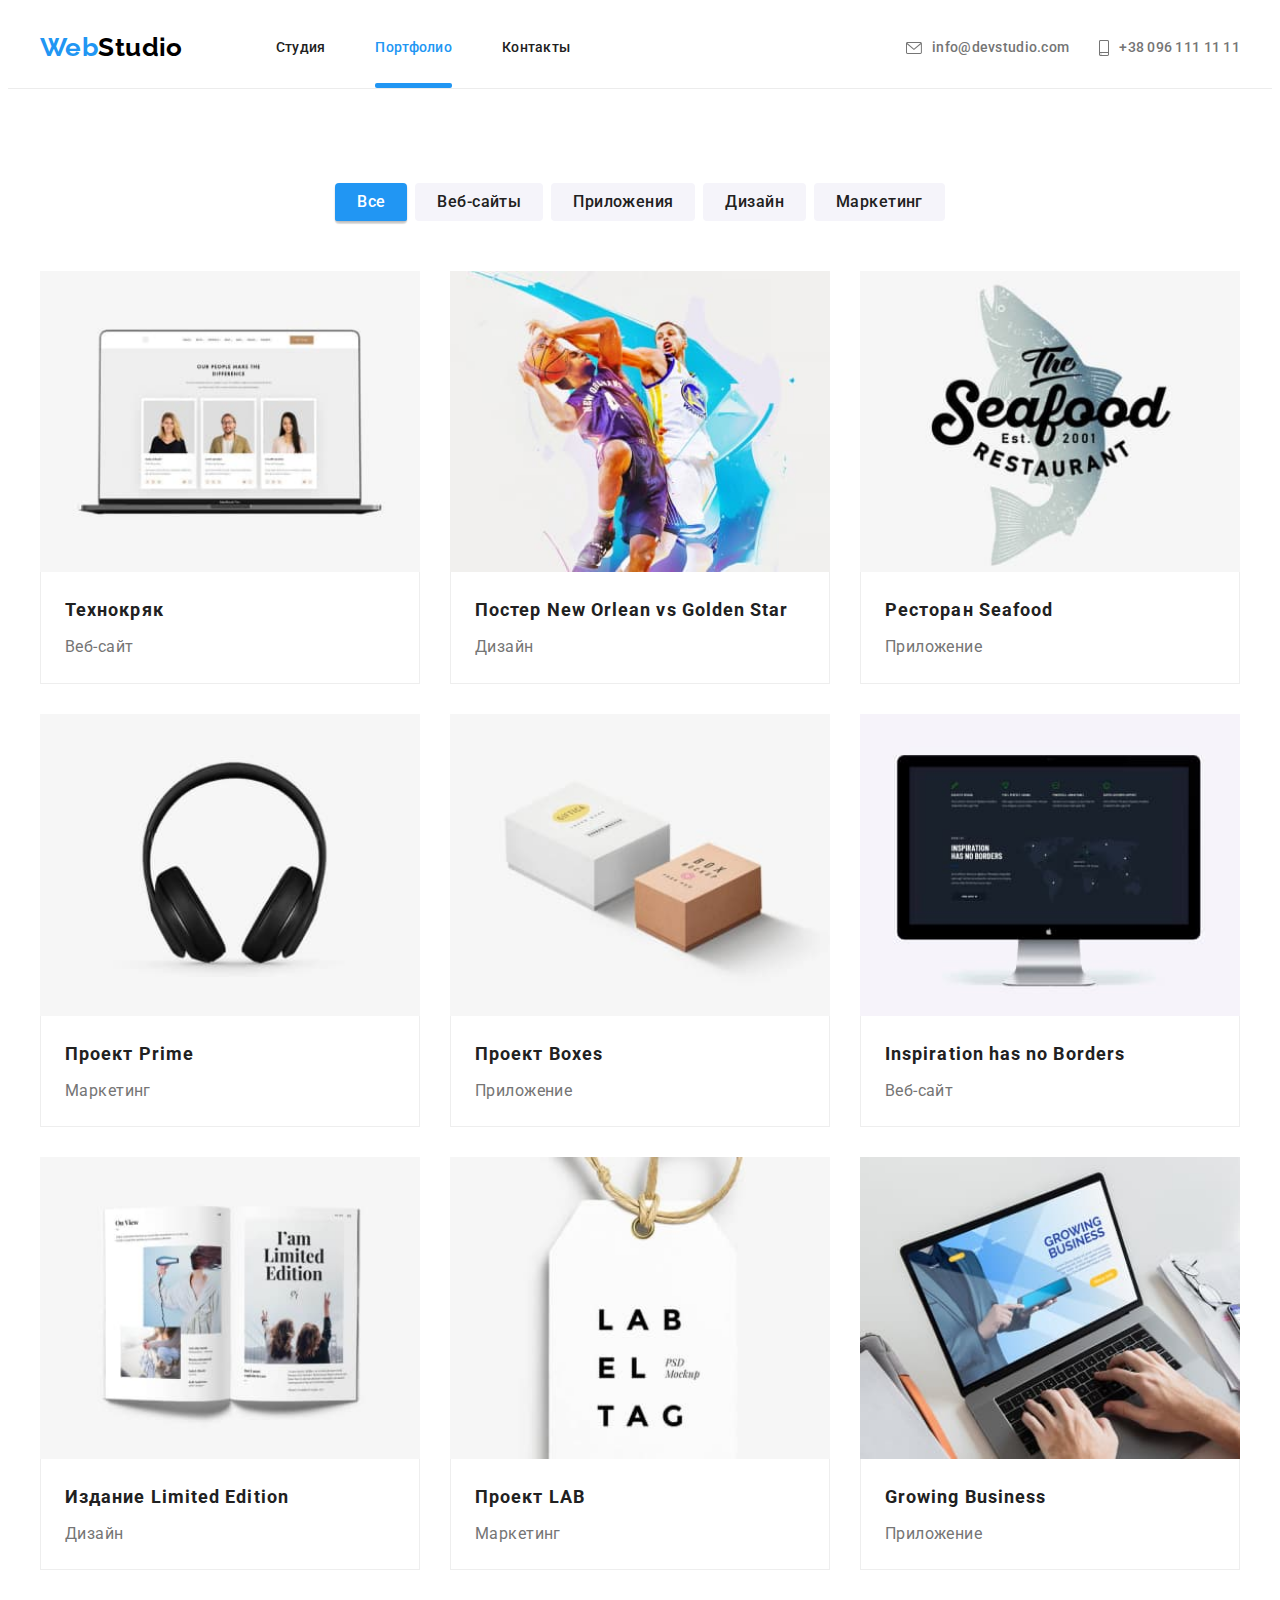
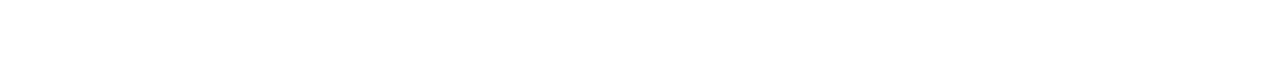
==== portfolio.html @ 22f0d964 "/" ====
<!DOCTYPE html>
<html lang="ru">
  <head>
    <meta charset="UTF-8" />
    <meta http-equiv="X-UA-Compatible" content="IE=edge" />
    <meta name="viewport" content="width=device-width, initial-scale=1.0" />
    <link rel="preconnect" href="https://fonts.googleapis.com" />
    <link rel="preconnect" href="https://fonts.gstatic.com" crossorigin />
    <link
      href="https://fonts.googleapis.com/css2?family=Raleway:wght@700&family=Roboto:wght@400;500;700;900&display=swap"
      rel="stylesheet"
    />
    <title>WebStudio</title>
    <link
      rel="stylesheet"
      href="https://cdnjs.cloudflare.com/ajax/libs/modern-normalize/1.1.0/modern-normalize.min.css"
      integrity="sha512-wpPYUAdjBVSE4KJnH1VR1HeZfpl1ub8YT/NKx4PuQ5NmX2tKuGu6U/JRp5y+Y8XG2tV+wKQpNHVUX03MfMFn9Q=="
      crossorigin="anonymous"
      referrerpolicy="no-referrer"
    />
    <link rel="stylesheet" href="./css/main.min.css" />
  </head>

  <body>
    <!-- header-->
    <header class="header header__border">
      <div class="container header__container">
        <a href="./index.html" class="logo link">Web<span class="logo__header">Studio</span></a>
        <nav class="site-nav">
          <ul class="site-list list">
            <li class="site-list__item">
              <a href="./index.html" class="site-list__link link">Студия</a>
            </li>
            <li class="site-list__item">
              <a href="./portfolio.html" class="site-list__link link current">Портфолио</a>
            </li>
            <li class="site-list__item">
              <a href="" class="site-list__link link">Контакты</a>
            </li>
          </ul>
        </nav>
        <ul class="contact-list list">
          <li class="site-list__item">
            <a href="mailto:info@devstudio.com" class="contact-list__link link">
              <svg class="contact-list__icon" width="16" height="12">
                <use href="./images/sprite-nav.svg#icon-mail"></use>
              </svg>
              info@devstudio.com
            </a>
          </li>
          <li class="site-list__item">
            <a href="tel:+380961111111" class="contact-list__link link">
              <svg class="contact-list__icon" width="10" height="16">
                <use href="./images/sprite-nav.svg#icon-tell"></use>
              </svg>
              +38 096 111 11 11
            </a>
          </li>
        </ul>
        <div class="btn-menu">
          <button type="button" class="menu-open-btn" data-menu-open>
            <svg class="menu-open__icon" width="24px" height="16px">
              <use href="./images/menu-open.svg#menu-open"></use>
            </svg>
          </button>
        </div>
      </div>
      <div class="mob-menu is-hidden-menu" data-menu>
        <div class="container">
          <button type="button" class="menu-close-btn" data-menu-close>
            <svg class="menu-close__icon" width="18.67px" height="18.67px">
              <use href="./images/menu-close.svg#menu-close"></use>
            </svg>
          </button>
          <div class="mob-menu-top">
            <ul class="mob-menu__list list">
              <li class="mob-menu__item">
                <a href="" class="mob-menu__link link sitting">Студия</a>
              </li>
              <li class="mob-menu__item">
                <a href="./portfolio.html" class="mob-menu__link link">Портфолио</a>
              </li>
              <li class="mob-menu__item">
                <a href="" class="mob-menu__link link">Контакты</a>
              </li>
            </ul>
          </div>
          <div class="mob-contact-bottom">
            <ul class="mob-contact__list list">
              <li class="mob-contact__item">
                <a href="tel:+380961111111" class="mob-tel__link link">+38 096 111 11 11</a>
              </li>
              <li class="mob-contact__item">
                <a href="mailto:info@devstudio.com" class="mob-mail__link link"
                  >info@devstudio.com</a
                >
              </li>
            </ul>
            <ul class="mob-social__list list">
              <li class="mob-social__item">
                <a href="" class="mob-social__link link line">Instagram</a>
              </li>
              <li class="mob-social__item">
                <a href="" class="mob-social__link link line">Twitter</a>
              </li>
              <li class="mob-social__item">
                <a href="" class="mob-social__link link line">Facebook</a>
              </li>
              <li class="mob-social__item">
                <a href="" class="mob-social__link link">LinkedIn</a>
              </li>
            </ul>
          </div>
        </div>
      </div>
    </header>

    <!-- filter -->
    <main>
      <section class="section">
        <div class="container">
          <h1 class="visually-hidden">Важный заголовок, которого нет</h1>
          <ul class="filter-list list">
            <li class="filter__item">
              <button type="button" class="filter__btn current">Все</button>
            </li>
            <li class="filter__item">
              <button type="button" class="filter__btn">Веб-сайты</button>
            </li>
            <li class="filter__item">
              <button type="button" class="filter__btn">Приложения</button>
            </li>
            <li class="filter__item">
              <button type="button" class="filter__btn">Дизайн</button>
            </li>
            <li class="filter__item">
              <button type="button" class="filter__btn">Маркетинг</button>
            </li>
          </ul>

          <!-- project -->
          <ul class="card-set list">
            <li class="project__item item">
              <a class="link project__link" href="" target="_blank" rel="noopener noreferrer">
                <div class="project__item-wrap">
                  <img src="./images/techno.jpg" alt="технокряк" width="370" height="294" />
                  <p class="project__img-text">
                    Технокряк это современная площадка распространения коронавируса. Компании
                    используют эту платформу для цифрового шпионажа и атак на защищённые сервера
                    конкурентов.
                  </p>
                </div>
                <div class="project-border">
                  <h2 class="project__title">Технокряк</h2>
                  <p class="project__text">Веб-сайт</p>
                </div>
              </a>
            </li>
            <li class="project__item item">
              <a class="link project__link" href="" target="_blank" rel="noopener noreferrer">
                <div class="project__item-wrap">
                  <img src="./images/poster.jpg" alt="игра в баскет" width="370" height="294" />
                  <p class="project__img-text">
                    Технокряк это современная площадка распространения коронавируса. Компании
                    используют эту платформу для цифрового шпионажа и атак на защищённые сервера
                    конкурентов.
                  </p>
                </div>
                <div class="project-border">
                  <h2 class="project__title">Постер New Orlean vs Golden Star</h2>
                  <p class="project__text">Дизайн</p>
                </div>
              </a>
            </li>
            <li class="project__item item">
              <a class="link project__link" href="" target="_blank" rel="noopener noreferrer">
                <div class="project__item-wrap">
                  <img src="./images/seafood.jpg" alt="ресторан" width="370" height="294" />
                  <p class="project__img-text">
                    Технокряк это современная площадка распространения коронавируса. Компании
                    используют эту платформу для цифрового шпионажа и атак на защищённые сервера
                    конкурентов.
                  </p>
                </div>
                <div class="project-border">
                  <h2 class="project__title">Ресторан Seafood</h2>
                  <p class="project__text">Приложение</p>
                </div>
              </a>
            </li>
            <li class="project__item item">
              <a class="link project__link" href="" target="_blank" rel="noopener noreferrer">
                <div class="project__item-wrap">
                  <img src="./images/prime.jpg" alt="прайм" width="370" height="294" />
                  <p class="project__img-text">
                    Технокряк это современная площадка распространения коронавируса. Компании
                    используют эту платформу для цифрового шпионажа и атак на защищённые сервера
                    конкурентов.
                  </p>
                </div>
                <div class="project-border">
                  <h2 class="project__title">Проект Prime</h2>
                  <p class="project__text">Маркетинг</p>
                </div>
              </a>
            </li>
            <li class="project__item item">
              <a class="link project__link" href="" target="_blank" rel="noopener noreferrer">
                <div class="project__item-wrap">
                  <img src="./images/box.jpg" alt="коробка" width="370" height="294" />
                  <p class="project__img-text">
                    Технокряк это современная площадка распространения коронавируса. Компании
                    используют эту платформу для цифрового шпионажа и атак на защищённые сервера
                    конкурентов.
                  </p>
                </div>
                <div class="project-border">
                  <h2 class="project__title">Проект Boxes</h2>
                  <p class="project__text">Приложение</p>
                </div>
              </a>
            </li>
            <li class="project__item item">
              <a class="link project__link" href="" target="_blank" rel="noopener noreferrer">
                <div class="project__item-wrap">
                  <img src="./images/inspiration.jpg" alt="вдохновение" width="370" height="294" />
                  <p class="project__img-text">
                    Технокряк это современная площадка распространения коронавируса. Компании
                    используют эту платформу для цифрового шпионажа и атак на защищённые сервера
                    конкурентов.
                  </p>
                </div>
                <div class="project-border">
                  <h2 class="project__title" lang="en">Inspiration has no Borders</h2>
                  <p class="project__text">Веб-сайт</p>
                </div>
              </a>
            </li>
            <li class="project__item item">
              <a class="link project__link" href="" target="_blank" rel="noopener noreferrer">
                <div class="project__item-wrap">
                  <img src="./images/book.jpg" alt="книга" width="370" height="294" />
                  <p class="project__img-text">
                    Технокряк это современная площадка распространения коронавируса. Компании
                    используют эту платформу для цифрового шпионажа и атак на защищённые сервера
                    конкурентов.
                  </p>
                </div>
                <div class="project-border">
                  <h2 class="project__title">Издание Limited Edition</h2>
                  <p class="project__text">Дизайн</p>
                </div>
              </a>
            </li>
            <li class="project__item item">
              <a class="link project__link" href="" target="_blank" rel="noopener noreferrer">
                <div class="project__item-wrap">
                  <img src="./images/project-lab.jpg" alt="проект лаб" width="370" height="294" />
                  <p class="project__img-text">
                    Технокряк это современная площадка распространения коронавируса. Компании
                    используют эту платформу для цифрового шпионажа и атак на защищённые сервера
                    конкурентов.
                  </p>
                </div>
                <div class="project-border">
                  <h2 class="project__title">Проект LAB</h2>
                  <p class="project__text">Маркетинг</p>
                </div>
              </a>
            </li>
            <li class="project__item item">
              <a class="link project__link" href="" target="_blank" rel="noopener noreferrer">
                <div class="project__item-wrap">
                  <img src="./images/growing.jpg" alt="бизнес" width="370" height="294" />
                  <p class="project__img-text">
                    Технокряк это современная площадка распространения коронавируса. Компании
                    используют эту платформу для цифрового шпионажа и атак на защищённые сервера
                    конкурентов.
                  </p>
                </div>
                <div class="project-border">
                  <h2 class="project__title" lang="en">Growing Business</h2>
                  <p class="project__text">Приложение</p>
                </div>
              </a>
            </li>
          </ul>
        </div>
      </section>
    </main>

    <!-- footer -->
    <!-- <footer class="footer">
      <div class="container footer-container">
        <div class="footer-con-item">
          <a href="/" class="logo link">Web<span class="logo__footer">Studio</span></a>
          <address class="address">
            <ul class="address-list list">
              <li class="address-list__item">
                <a
                  href="https://goo.gl/maps/yd7HGHRMkao7DPrR8"
                  target="_blank"
                  rel="noopener noreferrer"
                  class="address-list__link link"
                  >г. Киев, пр-т Леси Украинки, 26</a
                >
              </li>
              <li class="address-list__item">
                <a href="mailto:info@example.com" class="address-list__link link"
                  >info@example.com</a
                >
              </li>
              <li class="address-list__item">
                <a href="tel:+380991111111" class="address-list__link link">+38 099 111 11 11</a>
              </li>
            </ul>
          </address>
        </div>
        <div class="footer-con-item">
          <h3 class="section-subject">присоединяйтесь</h3>
          <ul class="social list">
            <li class="social__item">
              <a href="" class="social__link" target="_blank" rel="noopener noreferrer">
                <svg class="social__icon" width="20" height="20">
                  <use href="./images/icons.svg#icon-instagram"></use>
                </svg>
              </a>
            </li>
            <li class="social__item">
              <a href="" class="social__link" target="_blank" rel="noopener noreferrer">
                <svg class="social__icon" width="20" height="20">
                  <use href="./images/icons.svg#icon-twitter"></use>
                </svg>
              </a>
            </li>
            <li class="social__item">
              <a href="" class="social__link" target="_blank" rel="noopener noreferrer">
                <svg class="social__icon" width="20" height="20">
                  <use href="./images/icons.svg#icon-facebook"></use>
                </svg>
              </a>
            </li>
            <li class="social__item">
              <a href="" class="social__link" target="_blank" rel="noopener noreferrer">
                <svg class="social__icon" width="20" height="20">
                  <use href="./images/icons.svg#icon-linkedin"></use>
                </svg>
              </a>
            </li>
          </ul>
        </div>
        <div class="footer-con-item">
          <h3 class="section-subject">Подпишитесь на рассылку</h3>
          <form class="footer-form">
            <input
              class="footer-form__input"
              name="email-footer"
              type="email"
              placeholder="E-mail"
            />
            <button class="button__universal btn-send" type="submit">
              Подписаться
              <svg class="footer-form__icon" width="24px" height="24px">
                <use href="./images/icon-send.svg#icon-send"></use>
              </svg>
            </button>
          </form>
        </div>
      </div>
    </footer> -->
    <script src="./js/menu.js"></script>
  </body>
</html>
---- css/main.min.css ----
:root{--primary-text-color: #757575;--title-text-color: #212121;--accent-color: #2196f3;--primary-white-color: #ffffff;--secondary-background-color: #f5f4fa;--secondary-accent: #2f303a;--color-button: #2196f3;--color-button-hover: #188ce8;--secondary-button-background: #f5f4fa;--black-color: #000000;--secondary-link-color: rgba(255, 255, 255, 0.6);--color-border: #ececec;--secondary-color-border: #eeeeee;--color-for-svg-elements: #afb1b8;--background--color--svg: rgba(255, 255, 255, 0.1);--transition: 250ms cubic-bezier(0.4, 0, 0.2, 1);--backdrop-color: rgba(0, 0, 0, 0.2);--border-form: rgba(33, 33, 33, 0.2);--card-item: 4;--card-gap: 30px}p,h1,h2,h3,h4,h5,h6{margin:0}ul,ol{margin:0;padding:0}button{cursor:pointer}img{max-width:100%;width:100%;display:block;height:auto}body{color:var(--primary-text-color);font-family:'Roboto', sans-serif;font-size:14px;line-height:1.71;letter-spacing:0.03em}.list{list-style:none}.link{text-decoration:none;color:inherit}.item{margin-bottom:var(--card-gap)}@media screen and (min-width: 768px){.item{margin-left:var(--card-gap);flex-basis:calc(100% / var(--card-item) - var(--card-gap))}}.card-set{margin-bottom:calc(var(--card-gap) * -1)}@media screen and (min-width: 768px){.card-set{display:flex;flex-wrap:wrap;margin-left:calc(var(--card-gap) * -1)}}.visually-hidden{position:absolute;clip:rect(0 0 0 0);width:1px;height:1px;margin:-1px}.container{width:100%;padding-left:15px;padding-right:15px;margin:0 auto}@media screen and (min-width: 480px){.container{max-width:480px}}@media screen and (min-width: 768px){.container{max-width:776px}}@media screen and (min-width: 1200px){.container{max-width:1200px}}.section{padding-top:60px;padding-bottom:60px}@media screen and (min-width: 1200px){.section{padding-top:94px;padding-bottom:94px}}.logo{font-size:26px;font-weight:700;line-height:1.2;display:inline-block;color:var(--accent-color);font-family:'Raleway', sans-serif}.logo__header{color:var(--black-color)}.logo__footer{color:var(--primary-white-color);display:inline-block}.section__title{font-size:28px;line-height:1.18;color:var(--title-text-color);margin-bottom:30px}@media screen and (min-width: 1200px){.section__title{font-size:36px;line-height:1.16;margin-bottom:50px}}.button__universal{font-size:16px;font-weight:700;line-height:1.9;letter-spacing:.06em;color:var(--primary-white-color);background-color:var(--color-button);border:none;box-shadow:0px 4px 4px rgba(0,0,0,0.15);border-radius:4px;font-family:inherit;min-width:200px;min-height:50px;padding:10px 32px;justify-content:center;transition:background-color var(--transition)}.button__universal:hover,.button__universal:focus{background-color:var(--color-button-hover)}.social{display:flex;justify-content:center}.social__link{width:44px;height:44px;display:flex;color:var(--color-for-svg-elements);justify-content:center;align-items:center;border-radius:50%;transition:color var(--transition),background-color var(--transition)}.social__link:hover,.social__link:focus{background-color:var(--accent-color);color:var(--primary-white-color)}.social__icon{justify-content:center;align-items:center;fill:currentColor}.social__item+.social__item{margin-left:10px}.backdrop{position:fixed;top:0;background:var(--backdrop-color);width:100vw;height:100vh;transition:opacity 500ms, visibility 500ms}.backdrop.is-hidden .modal{transform:translate(-50%, -50%) scale(0.5)}.modal{background-color:var(--primary-white-color);box-shadow:0px 1px 3px rgba(0,0,0,0.12),0px 1px 1px rgba(0,0,0,0.14),0px 2px 1px var(--backdrop-color);border-radius:4px;position:absolute;top:50%;left:50%;transform:translate(-50%, -50%) scale(1);transition:transform 500ms;min-height:609px;padding:40px}@media screen and (min-width: 480px){.modal{width:450px}}@media screen and (min-width: 1200px){.modal{width:528px;min-height:581px;position:absolute;top:50%;left:50%;transform:translate(-50%, -50%) scale(1)}}.modal__close{position:absolute;top:8px;right:8px;padding:0;display:flex;justify-content:center;align-items:center;width:30px;height:30px;color:var(--accent-color);background-color:var(--primary-white-color);border:1px solid rgba(0,0,0,0.1);border-radius:50%}.modal__close:hover .modal-close__icon,.modal__close:focus .modal-close__icon{fill:currentColor}.modal-close__icon{transition:var(--transition)}.is-hidden{opacity:0;pointer-events:none;visibility:hidden}.modal__title{font-size:20px;font-weight:700;line-height:1.5;color:var(--title-text-color);text-align:center;margin-bottom:12px}@media screen and (min-width: 1200px){.modal__title{font-size:20px;font-weight:700;line-height:1.15}}.form__field{position:relative;margin-bottom:10px}.form__input{width:100%;height:40px;border:1px solid var(--border-form);border-radius:4px;outline:none;padding:11px 12px 11px 42px;transition:border var(--transition)}.form__input:hover ~ .form__icon,.form__input:focus ~ .form__icon{fill:var(--accent-color)}.form__input:focus,.form__input:hover,.form__text:focus,.form__text:hover{border-color:var(--accent-color)}.form__label{line-height:1.16;letter-spacing:.01em;display:block;margin-bottom:4px}.form__text{font-size:12px;line-height:1.16;letter-spacing:.01em;display:block;padding:12px 16px;border:1px solid var(--border-form);border-radius:4px;width:100%;height:120px;resize:none;outline:none;transition:var(--transition)}.form__text::placeholder{color:rgba(117,117,117,0.5)}.form__comment{margin-bottom:20px}.form__icon{display:inline-block;top:50%;left:12px;position:absolute;fill:var(--title-text-color);transition:var(--transition)}.input__checkbox{position:absolute;clip:rect(0 0 0 0);width:1px;height:1px;margin:-1px}.input__checkbox:hover+.checkbox__icon,.input__checkbox:focus+.checkbox__icon{border:solid 2px var(--accent-color)}.checkbox{display:flex;align-items:center;justify-content:center}.checkbox__icon{display:inline-block;width:16px;height:15px;margin-right:8px;border:solid 2px var(--title-text-color);border-radius:2px;transition:var(--transition);cursor:pointer}.input__checkbox:checked+.checkbox__icon{border-color:var(--accent-color);background-color:var(--accent-color);background-image:url(../images/icon-check.svg);background-size:contain;background-origin:border-box}.conditions{margin-bottom:30px}@media screen and (min-width: 480px){.checkbox__text{font-size:12px;line-height:1.16;letter-spacing:.03em}}@media screen and (min-width: 1200px){.checkbox__text{font-size:14px;line-height:1.7;letter-spacing:.03em}}.conditions__link{color:var(--accent-color)}.form-btn{display:flex;margin-left:auto;margin-right:auto}.filter-list{display:flex;flex-wrap:wrap;margin-bottom:40px}@media screen and (min-width: 768px){.filter-list{justify-content:center;margin-bottom:30px}}@media screen and (min-width: 1200px){.filter-list{margin-bottom:50px}}.filter__item:not(:last-child){margin-right:8px}@media screen and (max-width: 776px){.filter__item:nth-child(-n+3){margin-bottom:15px}}.filter__btn{font-size:16px;font-weight:500;line-height:1.6;color:var(--title-text-color);background-color:var(--secondary-button-background);letter-spacing:inherit;font-family:inherit;cursor:pointer;padding:6px 22px;border-radius:4px;border:none;transition:color var(--transition),background-color var(--transition)}.filter__btn:hover,.filter__btn:focus,.filter__btn.current{color:var(--primary-white-color);background-color:var(--color-button);box-shadow:0px 3px 1px rgba(0,0,0,0.1),0px 1px 2px rgba(0,0,0,0.08),0px 2px 2px rgba(0,0,0,0.12)}.filter__btn.current{color:var(--primary-white-color)}.header{background-color:var(--primary-white-color)}.header__container{display:flex;align-items:center}.header__container .logo{margin-right:93px}.header__border{border-bottom:1px solid var(--color-border)}.current{position:relative}.current::after{content:'';width:100%;height:5px;border-radius:2px;background:var(--accent-color);position:absolute;left:0;bottom:0}.site-nav{display:none}@media screen and (min-width: 768px){.site-nav{display:flex}}.site-list{display:flex;align-items:center;color:var(--title-text-color)}.site-list .site-list__item:not(:last-child){margin-right:50px}@media screen and (min-width: 768px){.site-list__link{font-weight:500;line-height:1.14;letter-spacing:.02em;display:inline-flex;align-items:center;padding-top:32px;padding-bottom:32px;transition:color var(--transition)}.site-list__link:hover,.site-list__link:focus,.site-list__link.current{color:var(--accent-color)}}.contact-list{display:none}@media screen and (min-width: 768px){.contact-list{margin-left:auto;display:block}.contact-list .site-list__item:not(:last-child){margin-bottom:10px}}@media screen and (min-width: 1200px){.contact-list{display:flex}.contact-list .site-list__item:not(:last-child){margin-right:30px;margin-bottom:0}}.contact-list__link{font-weight:500;line-height:1.14;letter-spacing:.02em;display:flex;align-items:center;transition:color var(--transition)}.contact-list__link:hover,.contact-list__link:focus,.contact-list__link.current{color:var(--accent-color)}.contact-list__icon{fill:currentColor;margin-right:10px}.btn-menu{padding-top:10px;padding-bottom:10px;margin-left:auto}@media screen and (min-width: 768px){.btn-menu{display:none}}.menu-open-btn{display:flex;padding:0;border:none;background-color:transparent;color:var(--accent-color)}.menu-open-btn:hover .menu-open__icon,.menu-open-btn:focus .menu-open__icon{fill:currentColor}.menu-open__icon{transition:var(--transition)}.menu-open__icon{width:40px;height:40px}.mob-menu{position:fixed;background-color:var(--primary-white-color);padding-top:10px;padding-bottom:10px;top:0;left:0;width:100vw;height:100vh;z-index:1;transition:left 500ms, visibility 500ms}.mob-menu .container{height:100%;display:flex;flex-direction:column}.mob-menu.is-hidden-menu{left:100%}.is-hidden-menu{opacity:0.5;pointer-events:none;visibility:hidden}.mob-menu-top{margin-bottom:auto}.menu-close-btn{margin-left:auto;margin-bottom:8px;display:flex;border:none;padding:0;background-color:transparent;color:var(--accent-color)}.menu-close-btn:hover .menu-close__icon,.menu-close-btn:focus .menu-close__icon{fill:currentColor}.menu-close__icon{transition:var(--transition)}.menu-close__icon{width:40px;height:40px}.mob-menu__list{display:inline-block}.mob-menu__link{font-size:40px;font-weight:500;line-height:1.7;letter-spacing:.02em;color:var(--title-text-color);transition:var(--transition)}.mob-menu__link:hover,.mob-menu__link:focus{color:var(--accent-color)}.mob-menu__item,.mob-contact__item{padding-left:40px}.mob-menu__item:not(:last-child),.mob-contact__item:not(:last-child){margin-bottom:32px}.mob-contact-bottom{margin-top:auto}.mob-tel__link{font-size:34px;font-weight:500;line-height:1.17;letter-spacing:.02em;color:var(--accent-color);transition:var(--transition)}.mob-tel__link:hover,.mob-tel__link:focus{color:var(--title-text-color)}.mob-mail__link{font-size:24px;font-weight:500;line-height:1.16;letter-spacing:.02em;display:block;margin-bottom:64px;transition:var(--transition)}.mob-mail__link:hover,.mob-mail__link:focus{color:var(--accent-color)}.mob-social__list{display:inline-flex;padding:0 40px 48px 40px}.mob-social__item:not(:last-child){margin-right:10px}.mob-social__link{color:var(--accent-color);transition:var(--transition)}.mob-social__link:hover,.mob-social__link:focus{color:var(--title-text-color)}.sitting{color:var(--accent-color)}.line::after{content:'';border:1px solid rgba(33,33,33,0.2);transform:rotate(90deg);margin-left:10px}.hero{text-align:center;max-width:1600px;margin:0 auto;padding-top:118px;padding-bottom:118px;background-color:var(--secondary-accent);background-size:cover;background-repeat:no-repeat;background-position:center;background-image:linear-gradient(rgba(47,48,58,0.4), rgba(47,48,58,0.4)),url(../images/hero-bg-tel-1x.jpg)}@media (min-device-pixel-ratio: 2), (min-resolution: 192dpi), (min-resolution: 2dppx){.hero{background-image:linear-gradient(rgba(47,48,58,0.4), rgba(47,48,58,0.4)),url(../images/hero-bg-tel-2x.jpg)}}@media screen and (min-width: 768px){.hero{background-image:linear-gradient(rgba(47,48,58,0.4), rgba(47,48,58,0.4)),url(../images/hero-bg-tab-1x.jpg)}}@media screen and (min-width: 768px) and (min-device-pixel-ratio: 2), screen and (min-width: 768px) and (min-resolution: 192dpi), screen and (min-width: 768px) and (min-resolution: 2dppx){.hero{background-image:linear-gradient(rgba(47,48,58,0.4), rgba(47,48,58,0.4)),url(../images/hero-bg-tab-2x.jpg)}}@media screen and (min-width: 1200px){.hero{background-image:linear-gradient(rgba(47,48,58,0.4), rgba(47,48,58,0.4)),url(../images/hero-bg-desk-1x.jpg);padding-top:200px;padding-bottom:200px}}@media screen and (min-width: 1200px) and (min-device-pixel-ratio: 2), screen and (min-width: 1200px) and (min-resolution: 192dpi), screen and (min-width: 1200px) and (min-resolution: 2dppx){.hero{background-image:linear-gradient(rgba(47,48,58,0.4), rgba(47,48,58,0.4)),url(../images/hero-bg-desk-2x.jpg)}}.hero__title{font-size:26px;font-weight:900;line-height:1.6;letter-spacing:.06em;color:var(--primary-white-color);margin-bottom:30px;margin-left:auto;margin-right:auto;max-width:360px}@media screen and (min-width: 1200px){.hero__title{font-size:44px;font-weight:900;line-height:1.36;letter-spacing:.06em;max-width:696px}}.feature__icon{justify-content:center;align-items:center;display:flex;background-color:var(--secondary-background-color);border-radius:4px;height:120px;margin-bottom:30px}.feature .feature__title{font-size:14px;font-weight:700;line-height:1.14;letter-spacing:.03em;color:var(--title-text-color);margin-bottom:10px}.feature__item{--card-item: 1}@media screen and (min-width: 768px){.feature__item{--card-item: 2}}@media screen and (min-width: 1200px){.feature__item{--card-item: 4}}@media screen and (max-width: 1200px){.work{display:none}}@media screen and (min-width: 768px){.work{text-align:center;padding-top:0;--card-item: 3}}@media screen and (min-width: 1200px){.work__text{font-size:14px;font-weight:700;line-height:1.14;letter-spacing:.03em;position:absolute;bottom:0;background:rgba(47,48,58,0.8);padding:27px;width:100%;color:var(--primary-white-color);text-transform:uppercase}}@media screen and (min-width: 1200px){.work__wrap{position:relative}}.team{background-color:var(--secondary-background-color);text-align:center}.team__item .team__title,.team__item .team__profession{font-size:16px;line-height:1.19}.team__item .team__title{color:var(--title-text-color);font-weight:500;margin-bottom:10px}.team__item{background:var(--primary-white-color);box-shadow:0px 1px 3px rgba(0,0,0,0.12),0px 1px 1px rgba(0,0,0,0.14),0px 2px 1px rgba(0,0,0,0.2);border-radius:0px 0px 4px 4px;padding-bottom:30px;--card-item: 1}@media screen and (min-width: 768px){.team__item{--card-item: 2}}@media screen and (min-width: 1200px){.team__item{--card-item: 4}}.team__img{margin-bottom:30px}.team__profession{margin-bottom:16px}.client .card-set{display:flex;flex-basis:calc(100% / var(--card-item) - var(--card-gap))}.client{text-align:center}.client__link{display:flex;justify-content:center;align-items:center;color:var(--color-for-svg-elements);height:92px;border-radius:4px;border:1px solid currentColor;transition:var(--transition)}.client__link:hover,.client__link:focus{color:var(--accent-color)}.client__item{--card-item: 2}@media screen and (min-width: 768px){.client__item{--card-item: 3}}@media screen and (min-width: 1200px){.client__item{--card-item: 6}}.client__icon{fill:currentColor}.footer{background-color:var(--secondary-accent);padding-bottom:60px;padding-top:60px}.footer .social__link:hover,.footer .social__link:focus{background-color:var(--accent-color)}.footer .logo{margin-bottom:20px}.address{font-style:normal}.address-list__link{display:inline-block;color:var(--secondary-link-color);transition:color var(--transition)}.address-list{margin-bottom:-9px}.address-list .address-list__link:hover,.address-list .address-list__link:focus{color:var(--accent-color)}.address-list__item:not(:last-child){margin-bottom:9px}.address-list__link[target='_blank']{color:var(--primary-white-color)}.container.footer-container{display:flex;align-items:baseline}.footer-con-item:not(:last-child){margin-right:70px}.footer-con-item:not(:last-child):last-child{margin-left:auto}.footer .social__link{background:var(--background--color--svg);color:var(--primary-white-color)}.section-subject{font-size:14px;font-weight:700;line-height:1.14;letter-spacing:.03em;color:var(--primary-white-color);margin-bottom:20px;text-transform:uppercase}.footer-form__input{font-size:14px;font-weight:16;line-height:1.14;letter-spacing:.03em;height:50px;min-width:358px;padding:0 15px;margin-right:12px;outline:none;color:var(--primary-white-color);background-color:inherit;border:1px solid rgba(255,255,255,0.3);border-radius:4px;transition:var(--transition)}.footer-form__input::placeholder{color:var(--secondary-link-color)}.footer-form__input:focus,.footer-form__input:hover{border-color:var(--accent-color);filter:drop-shadow(0px 4px 4px rgba(0,0,0,0.15))}.btn-send{display:inline-flex;align-items:center}.footer-form__icon{margin-left:10px}.project__item{--card-item: 1}@media screen and (min-width: 768px){.project__item{--card-item: 2}}@media screen and (min-width: 1200px){.project__item{--card-item: 3}}.project__link{display:flex;flex-direction:column}.project__link:hover,.project__link:focus{box-shadow:0px 1px 1px rgba(0,0,0,0.12),0px 4px 4px rgba(0,0,0,0.06),1px 4px 6px rgba(0,0,0,0.16)}.project__link:hover .project__img-text,.project__link:focus .project__img-text{transform:translateY(0)}.project__title{font-size:18px;line-height:2;letter-spacing:.06em;color:var(--title-text-color);margin-bottom:4px}.project__item-wrap{position:relative;overflow:hidden}.project__img-text{font-size:18px;line-height:1.55;position:absolute;top:0;right:0;color:var(--primary-white-color);background:rgba(33,150,243,0.9);height:100%;padding:63px 24px;transition-property:transform;transition-duration:250ms;transform:translateY(100%);transition-timing-function:cubic-bezier(0.4, 0, 0.2, 1)}.project__text{font-size:16px;line-height:1.9}.project-border{background:var(--border-color);border:1px solid var(--secondary-color-border);border-top-style:none;padding:20px 24px}
/*# sourceMappingURL=main.min.css.map */
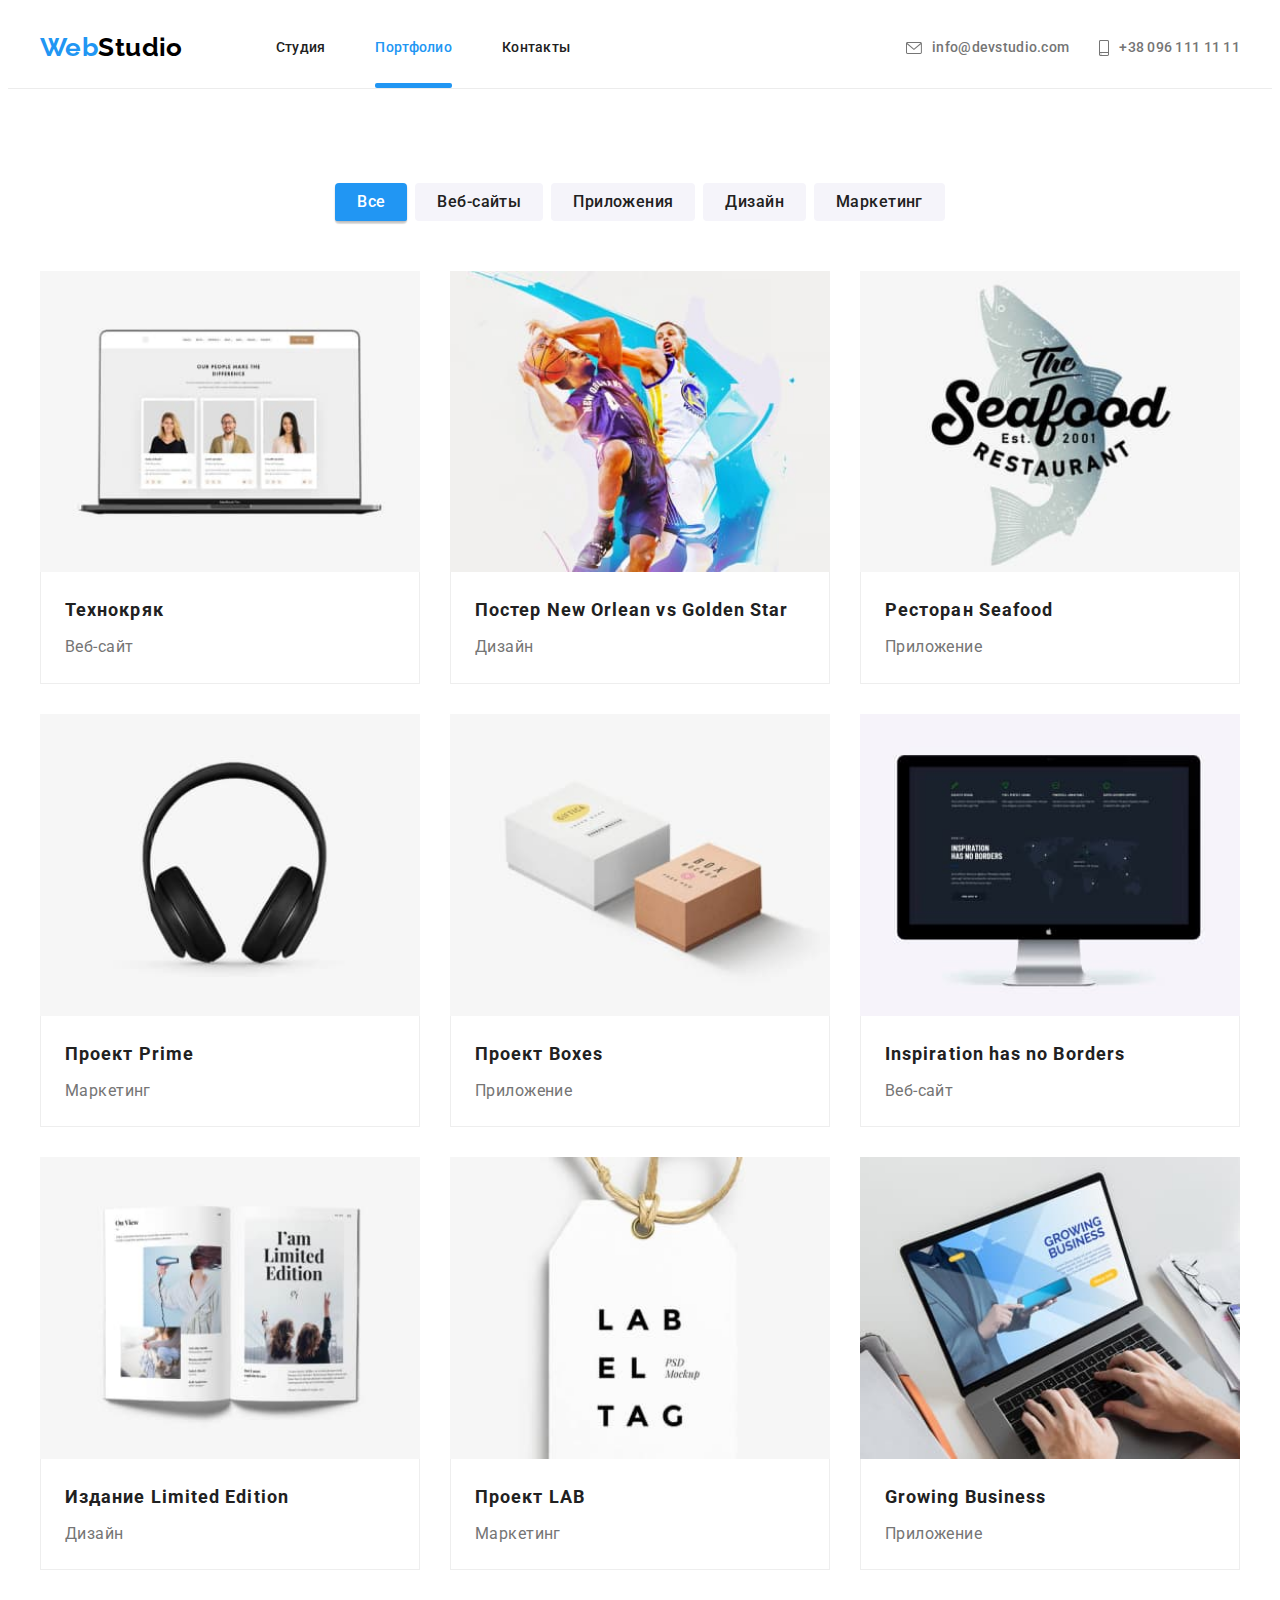
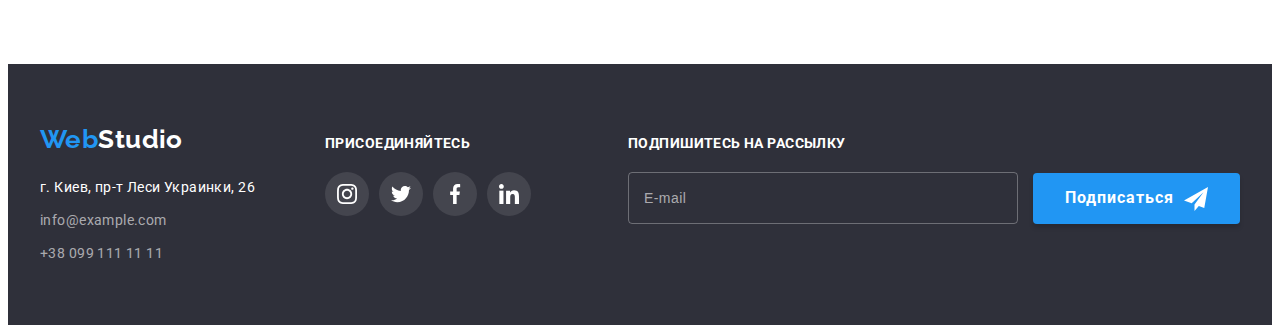
==== commit 934f4d8b: "закончил 8 дз" ====
--- a/portfolio.html
+++ b/portfolio.html
@@ -143,7 +143,21 @@
             <li class="project__item item">
               <a class="link project__link" href="" target="_blank" rel="noopener noreferrer">
                 <div class="project__item-wrap">
-                  <img src="./images/techno.jpg" alt="технокряк" width="370" height="294" />
+                  <picture>
+                    <source
+                      srcset="./images/techno-desk-1x.jpg 1x, ./images/techno-desk-2x.jpg 2x"
+                      media="(min-width: 1200px)"
+                    />
+                    <source
+                      srcset="./images/techno-tab-1x.jpg 1x, ./images/techno-tab-2x.jpg 2x"
+                      media="(min-width: 768px)"
+                    />
+                    <source
+                      srcset="./images/techno-mob-1x.jpg 1x, ./images/techno-mob-2x.jpg 2x"
+                      media="(min-width: 320px)"
+                    />
+                    <img src="./images/techno-desk-1x.jpg" alt="технокряк" />
+                  </picture>
                   <p class="project__img-text">
                     Технокряк это современная площадка распространения коронавируса. Компании
                     используют эту платформу для цифрового шпионажа и атак на защищённые сервера
@@ -159,7 +173,21 @@
             <li class="project__item item">
               <a class="link project__link" href="" target="_blank" rel="noopener noreferrer">
                 <div class="project__item-wrap">
-                  <img src="./images/poster.jpg" alt="игра в баскет" width="370" height="294" />
+                  <picture>
+                    <source
+                      srcset="./images/poster-desk-1x.jpg 1x, ./images/poster-desk-2x.jpg 2x"
+                      media="(min-width: 1200px)"
+                    />
+                    <source
+                      srcset="./images/poster-tab-1x.jpg 1x, ./images/poster-tab-2x.jpg 2x"
+                      media="(min-width: 768px)"
+                    />
+                    <source
+                      srcset="./images/poster-mob-1x.jpg 1x, ./images/poster-mob-2x.jpg 2x"
+                      media="(min-width: 320px)"
+                    />
+                    <img src="./images/poster-desk-1x.jpg" alt="игра в баскет" />
+                  </picture>
                   <p class="project__img-text">
                     Технокряк это современная площадка распространения коронавируса. Компании
                     используют эту платформу для цифрового шпионажа и атак на защищённые сервера
@@ -175,7 +203,21 @@
             <li class="project__item item">
               <a class="link project__link" href="" target="_blank" rel="noopener noreferrer">
                 <div class="project__item-wrap">
-                  <img src="./images/seafood.jpg" alt="ресторан" width="370" height="294" />
+                  <picture>
+                    <source
+                      srcset="./images/seafood-desk-1x.jpg 1x, ./images/seafood-desk-2x.jpg 2x"
+                      media="(min-width: 1200px)"
+                    />
+                    <source
+                      srcset="./images/seafood-tab-1x.jpg 1x, ./images/seafood-tab-2x.jpg 2x"
+                      media="(min-width: 768px)"
+                    />
+                    <source
+                      srcset="./images/seafood-mob-1x.jpg 1x, ./images/seafood-mob-2x.jpg 2x"
+                      media="(min-width: 320px)"
+                    />
+                    <img src="./images/seafood-desk-1x.jpg" alt="ресторан" />
+                  </picture>
                   <p class="project__img-text">
                     Технокряк это современная площадка распространения коронавируса. Компании
                     используют эту платформу для цифрового шпионажа и атак на защищённые сервера
@@ -191,7 +233,21 @@
             <li class="project__item item">
               <a class="link project__link" href="" target="_blank" rel="noopener noreferrer">
                 <div class="project__item-wrap">
-                  <img src="./images/prime.jpg" alt="прайм" width="370" height="294" />
+                  <picture>
+                    <source
+                      srcset="./images/prime-desk-1x.jpg 1x, ./images/prime-desk-2x.jpg 2x"
+                      media="(min-width: 1200px)"
+                    />
+                    <source
+                      srcset="./images/prime-tab-1x.jpg 1x, ./images/prime-tab-2x.jpg 2x"
+                      media="(min-width: 768px)"
+                    />
+                    <source
+                      srcset="./images/prime-mob-1x.jpg 1x, ./images/prime-mob-2x.jpg 2x"
+                      media="(min-width: 320px)"
+                    />
+                    <img src="./images/prime-desk-1x.jpg" alt="прайм" width="370" height="294" />
+                  </picture>
                   <p class="project__img-text">
                     Технокряк это современная площадка распространения коронавируса. Компании
                     используют эту платформу для цифрового шпионажа и атак на защищённые сервера
@@ -207,7 +263,21 @@
             <li class="project__item item">
               <a class="link project__link" href="" target="_blank" rel="noopener noreferrer">
                 <div class="project__item-wrap">
-                  <img src="./images/box.jpg" alt="коробка" width="370" height="294" />
+                  <picture>
+                    <source
+                      srcset="./images/box-desk-1x.jpg 1x, ./images/box-desk-2x.jpg 2x"
+                      media="(min-width: 1200px)"
+                    />
+                    <source
+                      srcset="./images/box-tab-1x.jpg 1x, ./images/box-tab-2x.jpg 2x"
+                      media="(min-width: 768px)"
+                    />
+                    <source
+                      srcset="./images/box-mob-1x.jpg 1x, ./images/box-mob-2x.jpg 2x"
+                      media="(min-width: 320px)"
+                    />
+                    <img src="./images/box-desk-1x.jpg" alt="коробка" />
+                  </picture>
                   <p class="project__img-text">
                     Технокряк это современная площадка распространения коронавируса. Компании
                     используют эту платформу для цифрового шпионажа и атак на защищённые сервера
@@ -223,7 +293,30 @@
             <li class="project__item item">
               <a class="link project__link" href="" target="_blank" rel="noopener noreferrer">
                 <div class="project__item-wrap">
-                  <img src="./images/inspiration.jpg" alt="вдохновение" width="370" height="294" />
+                  <picture>
+                    <source
+                      srcset="
+                        ./images/inspiration-desk-1x.jpg 1x,
+                        ./images/inspiration-desk-2x.jpg 2x
+                      "
+                      media="(min-width: 1200px)"
+                    />
+                    <source
+                      srcset="
+                        ./images/inspiration-tab-1x.jpg 1x,
+                        ./images/inspiration-tab-2x.jpg 2x
+                      "
+                      media="(min-width: 768px)"
+                    />
+                    <source
+                      srcset="
+                        ./images/inspiration-mob-1x.jpg 1x,
+                        ./images/inspiration-mob-2x.jpg 2x
+                      "
+                      media="(min-width: 320px)"
+                    />
+                    <img src="./images/inspiration-desk-1x.jpg" alt="вдохновение" />
+                  </picture>
                   <p class="project__img-text">
                     Технокряк это современная площадка распространения коронавируса. Компании
                     используют эту платформу для цифрового шпионажа и атак на защищённые сервера
@@ -239,7 +332,21 @@
             <li class="project__item item">
               <a class="link project__link" href="" target="_blank" rel="noopener noreferrer">
                 <div class="project__item-wrap">
-                  <img src="./images/book.jpg" alt="книга" width="370" height="294" />
+                  <picture>
+                    <source
+                      srcset="./images/book-desk-1x.jpg 1x, ./images/book-desk-2x.jpg 2x"
+                      media="(min-width: 1200px)"
+                    />
+                    <source
+                      srcset="./images/book-tab-1x.jpg 1x, ./images/book-tab-2x.jpg 2x"
+                      media="(min-width: 768px)"
+                    />
+                    <source
+                      srcset="./images/book-mob-1x.jpg 1x, ./images/book-mob-2x.jpg 2x"
+                      media="(min-width: 320px)"
+                    />
+                    <img src="./images/book-desk-1x.jpg" alt="книга" />
+                  </picture>
                   <p class="project__img-text">
                     Технокряк это современная площадка распространения коронавируса. Компании
                     используют эту платформу для цифрового шпионажа и атак на защищённые сервера
@@ -255,7 +362,30 @@
             <li class="project__item item">
               <a class="link project__link" href="" target="_blank" rel="noopener noreferrer">
                 <div class="project__item-wrap">
-                  <img src="./images/project-lab.jpg" alt="проект лаб" width="370" height="294" />
+                  <picture>
+                    <source
+                      srcset="
+                        ./images/project-lab-desk-1x.jpg 1x,
+                        ./images/project-lab-desk-2x.jpg 2x
+                      "
+                      media="(min-width: 1200px)"
+                    />
+                    <source
+                      srcset="
+                        ./images/project-lab-tab-1x.jpg 1x,
+                        ./images/project-lab-tab-2x.jpg 2x
+                      "
+                      media="(min-width: 768px)"
+                    />
+                    <source
+                      srcset="
+                        ./images/project-lab-mob-1x.jpg 1x,
+                        ./images/project-lab-mob-2x.jpg 2x
+                      "
+                      media="(min-width: 320px)"
+                    />
+                    <img src="./images/project-lab-desk-1x.jpg" alt="проект лаб" />
+                  </picture>
                   <p class="project__img-text">
                     Технокряк это современная площадка распространения коронавируса. Компании
                     используют эту платформу для цифрового шпионажа и атак на защищённые сервера
@@ -271,7 +401,21 @@
             <li class="project__item item">
               <a class="link project__link" href="" target="_blank" rel="noopener noreferrer">
                 <div class="project__item-wrap">
-                  <img src="./images/growing.jpg" alt="бизнес" width="370" height="294" />
+                  <picture>
+                    <source
+                      srcset="./images/growing-desk-1x.jpg 1x, ./images/growing-desk-2x.jpg 2x"
+                      media="(min-width: 1200px)"
+                    />
+                    <source
+                      srcset="./images/growing-tab-1x.jpg 1x, ./images/growing-tab-2x.jpg 2x"
+                      media="(min-width: 768px)"
+                    />
+                    <source
+                      srcset="./images/growing-mob-1x.jpg 1x, ./images/growing-mob-2x.jpg 2x"
+                      media="(min-width: 320px)"
+                    />
+                    <img src="./images/growing-desk-1x.jpg" alt="бизнес" />
+                  </picture>
                   <p class="project__img-text">
                     Технокряк это современная площадка распространения коронавируса. Компании
                     используют эту платформу для цифрового шпионажа и атак на защищённые сервера
@@ -290,7 +434,7 @@
     </main>
 
     <!-- footer -->
-    <!-- <footer class="footer">
+    <footer class="footer">
       <div class="container footer-container">
         <div class="footer-con-item">
           <a href="/" class="logo link">Web<span class="logo__footer">Studio</span></a>
@@ -367,7 +511,7 @@
           </form>
         </div>
       </div>
-    </footer> -->
+    </footer>
     <script src="./js/menu.js"></script>
   </body>
 </html>
--- a/css/main.min.css
+++ b/css/main.min.css
@@ -1,2 +1,2 @@
-:root{--primary-text-color: #757575;--title-text-color: #212121;--accent-color: #2196f3;--primary-white-color: #ffffff;--secondary-background-color: #f5f4fa;--secondary-accent: #2f303a;--color-button: #2196f3;--color-button-hover: #188ce8;--secondary-button-background: #f5f4fa;--black-color: #000000;--secondary-link-color: rgba(255, 255, 255, 0.6);--color-border: #ececec;--secondary-color-border: #eeeeee;--color-for-svg-elements: #afb1b8;--background--color--svg: rgba(255, 255, 255, 0.1);--transition: 250ms cubic-bezier(0.4, 0, 0.2, 1);--backdrop-color: rgba(0, 0, 0, 0.2);--border-form: rgba(33, 33, 33, 0.2);--card-item: 4;--card-gap: 30px}p,h1,h2,h3,h4,h5,h6{margin:0}ul,ol{margin:0;padding:0}button{cursor:pointer}img{max-width:100%;width:100%;display:block;height:auto}body{color:var(--primary-text-color);font-family:'Roboto', sans-serif;font-size:14px;line-height:1.71;letter-spacing:0.03em}.list{list-style:none}.link{text-decoration:none;color:inherit}.item{margin-bottom:var(--card-gap)}@media screen and (min-width: 768px){.item{margin-left:var(--card-gap);flex-basis:calc(100% / var(--card-item) - var(--card-gap))}}.card-set{margin-bottom:calc(var(--card-gap) * -1)}@media screen and (min-width: 768px){.card-set{display:flex;flex-wrap:wrap;margin-left:calc(var(--card-gap) * -1)}}.visually-hidden{position:absolute;clip:rect(0 0 0 0);width:1px;height:1px;margin:-1px}.container{width:100%;padding-left:15px;padding-right:15px;margin:0 auto}@media screen and (min-width: 480px){.container{max-width:480px}}@media screen and (min-width: 768px){.container{max-width:776px}}@media screen and (min-width: 1200px){.container{max-width:1200px}}.section{padding-top:60px;padding-bottom:60px}@media screen and (min-width: 1200px){.section{padding-top:94px;padding-bottom:94px}}.logo{font-size:26px;font-weight:700;line-height:1.2;display:inline-block;color:var(--accent-color);font-family:'Raleway', sans-serif}.logo__header{color:var(--black-color)}.logo__footer{color:var(--primary-white-color);display:inline-block}.section__title{font-size:28px;line-height:1.18;color:var(--title-text-color);margin-bottom:30px}@media screen and (min-width: 1200px){.section__title{font-size:36px;line-height:1.16;margin-bottom:50px}}.button__universal{font-size:16px;font-weight:700;line-height:1.9;letter-spacing:.06em;color:var(--primary-white-color);background-color:var(--color-button);border:none;box-shadow:0px 4px 4px rgba(0,0,0,0.15);border-radius:4px;font-family:inherit;min-width:200px;min-height:50px;padding:10px 32px;justify-content:center;transition:background-color var(--transition)}.button__universal:hover,.button__universal:focus{background-color:var(--color-button-hover)}.social{display:flex;justify-content:center}.social__link{width:44px;height:44px;display:flex;color:var(--color-for-svg-elements);justify-content:center;align-items:center;border-radius:50%;transition:color var(--transition),background-color var(--transition)}.social__link:hover,.social__link:focus{background-color:var(--accent-color);color:var(--primary-white-color)}.social__icon{justify-content:center;align-items:center;fill:currentColor}.social__item+.social__item{margin-left:10px}.backdrop{position:fixed;top:0;background:var(--backdrop-color);width:100vw;height:100vh;transition:opacity 500ms, visibility 500ms}.backdrop.is-hidden .modal{transform:translate(-50%, -50%) scale(0.5)}.modal{background-color:var(--primary-white-color);box-shadow:0px 1px 3px rgba(0,0,0,0.12),0px 1px 1px rgba(0,0,0,0.14),0px 2px 1px var(--backdrop-color);border-radius:4px;position:absolute;top:50%;left:50%;transform:translate(-50%, -50%) scale(1);transition:transform 500ms;min-height:609px;padding:40px}@media screen and (min-width: 480px){.modal{width:450px}}@media screen and (min-width: 1200px){.modal{width:528px;min-height:581px;position:absolute;top:50%;left:50%;transform:translate(-50%, -50%) scale(1)}}.modal__close{position:absolute;top:8px;right:8px;padding:0;display:flex;justify-content:center;align-items:center;width:30px;height:30px;color:var(--accent-color);background-color:var(--primary-white-color);border:1px solid rgba(0,0,0,0.1);border-radius:50%}.modal__close:hover .modal-close__icon,.modal__close:focus .modal-close__icon{fill:currentColor}.modal-close__icon{transition:var(--transition)}.is-hidden{opacity:0;pointer-events:none;visibility:hidden}.modal__title{font-size:20px;font-weight:700;line-height:1.5;color:var(--title-text-color);text-align:center;margin-bottom:12px}@media screen and (min-width: 1200px){.modal__title{font-size:20px;font-weight:700;line-height:1.15}}.form__field{position:relative;margin-bottom:10px}.form__input{width:100%;height:40px;border:1px solid var(--border-form);border-radius:4px;outline:none;padding:11px 12px 11px 42px;transition:border var(--transition)}.form__input:hover ~ .form__icon,.form__input:focus ~ .form__icon{fill:var(--accent-color)}.form__input:focus,.form__input:hover,.form__text:focus,.form__text:hover{border-color:var(--accent-color)}.form__label{line-height:1.16;letter-spacing:.01em;display:block;margin-bottom:4px}.form__text{font-size:12px;line-height:1.16;letter-spacing:.01em;display:block;padding:12px 16px;border:1px solid var(--border-form);border-radius:4px;width:100%;height:120px;resize:none;outline:none;transition:var(--transition)}.form__text::placeholder{color:rgba(117,117,117,0.5)}.form__comment{margin-bottom:20px}.form__icon{display:inline-block;top:50%;left:12px;position:absolute;fill:var(--title-text-color);transition:var(--transition)}.input__checkbox{position:absolute;clip:rect(0 0 0 0);width:1px;height:1px;margin:-1px}.input__checkbox:hover+.checkbox__icon,.input__checkbox:focus+.checkbox__icon{border:solid 2px var(--accent-color)}.checkbox{display:flex;align-items:center;justify-content:center}.checkbox__icon{display:inline-block;width:16px;height:15px;margin-right:8px;border:solid 2px var(--title-text-color);border-radius:2px;transition:var(--transition);cursor:pointer}.input__checkbox:checked+.checkbox__icon{border-color:var(--accent-color);background-color:var(--accent-color);background-image:url(../images/icon-check.svg);background-size:contain;background-origin:border-box}.conditions{margin-bottom:30px}@media screen and (min-width: 480px){.checkbox__text{font-size:12px;line-height:1.16;letter-spacing:.03em}}@media screen and (min-width: 1200px){.checkbox__text{font-size:14px;line-height:1.7;letter-spacing:.03em}}.conditions__link{color:var(--accent-color)}.form-btn{display:flex;margin-left:auto;margin-right:auto}.filter-list{display:flex;flex-wrap:wrap;margin-bottom:40px}@media screen and (min-width: 768px){.filter-list{justify-content:center;margin-bottom:30px}}@media screen and (min-width: 1200px){.filter-list{margin-bottom:50px}}.filter__item:not(:last-child){margin-right:8px}@media screen and (max-width: 776px){.filter__item:nth-child(-n+3){margin-bottom:15px}}.filter__btn{font-size:16px;font-weight:500;line-height:1.6;color:var(--title-text-color);background-color:var(--secondary-button-background);letter-spacing:inherit;font-family:inherit;cursor:pointer;padding:6px 22px;border-radius:4px;border:none;transition:color var(--transition),background-color var(--transition)}.filter__btn:hover,.filter__btn:focus,.filter__btn.current{color:var(--primary-white-color);background-color:var(--color-button);box-shadow:0px 3px 1px rgba(0,0,0,0.1),0px 1px 2px rgba(0,0,0,0.08),0px 2px 2px rgba(0,0,0,0.12)}.filter__btn.current{color:var(--primary-white-color)}.header{background-color:var(--primary-white-color)}.header__container{display:flex;align-items:center}.header__container .logo{margin-right:93px}.header__border{border-bottom:1px solid var(--color-border)}.current{position:relative}.current::after{content:'';width:100%;height:5px;border-radius:2px;background:var(--accent-color);position:absolute;left:0;bottom:0}.site-nav{display:none}@media screen and (min-width: 768px){.site-nav{display:flex}}.site-list{display:flex;align-items:center;color:var(--title-text-color)}.site-list .site-list__item:not(:last-child){margin-right:50px}@media screen and (min-width: 768px){.site-list__link{font-weight:500;line-height:1.14;letter-spacing:.02em;display:inline-flex;align-items:center;padding-top:32px;padding-bottom:32px;transition:color var(--transition)}.site-list__link:hover,.site-list__link:focus,.site-list__link.current{color:var(--accent-color)}}.contact-list{display:none}@media screen and (min-width: 768px){.contact-list{margin-left:auto;display:block}.contact-list .site-list__item:not(:last-child){margin-bottom:10px}}@media screen and (min-width: 1200px){.contact-list{display:flex}.contact-list .site-list__item:not(:last-child){margin-right:30px;margin-bottom:0}}.contact-list__link{font-weight:500;line-height:1.14;letter-spacing:.02em;display:flex;align-items:center;transition:color var(--transition)}.contact-list__link:hover,.contact-list__link:focus,.contact-list__link.current{color:var(--accent-color)}.contact-list__icon{fill:currentColor;margin-right:10px}.btn-menu{padding-top:10px;padding-bottom:10px;margin-left:auto}@media screen and (min-width: 768px){.btn-menu{display:none}}.menu-open-btn{display:flex;padding:0;border:none;background-color:transparent;color:var(--accent-color)}.menu-open-btn:hover .menu-open__icon,.menu-open-btn:focus .menu-open__icon{fill:currentColor}.menu-open__icon{transition:var(--transition)}.menu-open__icon{width:40px;height:40px}.mob-menu{position:fixed;background-color:var(--primary-white-color);padding-top:10px;padding-bottom:10px;top:0;left:0;width:100vw;height:100vh;z-index:1;transition:left 500ms, visibility 500ms}.mob-menu .container{height:100%;display:flex;flex-direction:column}.mob-menu.is-hidden-menu{left:100%}.is-hidden-menu{opacity:0.5;pointer-events:none;visibility:hidden}.mob-menu-top{margin-bottom:auto}.menu-close-btn{margin-left:auto;margin-bottom:8px;display:flex;border:none;padding:0;background-color:transparent;color:var(--accent-color)}.menu-close-btn:hover .menu-close__icon,.menu-close-btn:focus .menu-close__icon{fill:currentColor}.menu-close__icon{transition:var(--transition)}.menu-close__icon{width:40px;height:40px}.mob-menu__list{display:inline-block}.mob-menu__link{font-size:40px;font-weight:500;line-height:1.7;letter-spacing:.02em;color:var(--title-text-color);transition:var(--transition)}.mob-menu__link:hover,.mob-menu__link:focus{color:var(--accent-color)}.mob-menu__item,.mob-contact__item{padding-left:40px}.mob-menu__item:not(:last-child),.mob-contact__item:not(:last-child){margin-bottom:32px}.mob-contact-bottom{margin-top:auto}.mob-tel__link{font-size:34px;font-weight:500;line-height:1.17;letter-spacing:.02em;color:var(--accent-color);transition:var(--transition)}.mob-tel__link:hover,.mob-tel__link:focus{color:var(--title-text-color)}.mob-mail__link{font-size:24px;font-weight:500;line-height:1.16;letter-spacing:.02em;display:block;margin-bottom:64px;transition:var(--transition)}.mob-mail__link:hover,.mob-mail__link:focus{color:var(--accent-color)}.mob-social__list{display:inline-flex;padding:0 40px 48px 40px}.mob-social__item:not(:last-child){margin-right:10px}.mob-social__link{color:var(--accent-color);transition:var(--transition)}.mob-social__link:hover,.mob-social__link:focus{color:var(--title-text-color)}.sitting{color:var(--accent-color)}.line::after{content:'';border:1px solid rgba(33,33,33,0.2);transform:rotate(90deg);margin-left:10px}.hero{text-align:center;max-width:1600px;margin:0 auto;padding-top:118px;padding-bottom:118px;background-color:var(--secondary-accent);background-size:cover;background-repeat:no-repeat;background-position:center;background-image:linear-gradient(rgba(47,48,58,0.4), rgba(47,48,58,0.4)),url(../images/hero-bg-tel-1x.jpg)}@media (min-device-pixel-ratio: 2), (min-resolution: 192dpi), (min-resolution: 2dppx){.hero{background-image:linear-gradient(rgba(47,48,58,0.4), rgba(47,48,58,0.4)),url(../images/hero-bg-tel-2x.jpg)}}@media screen and (min-width: 768px){.hero{background-image:linear-gradient(rgba(47,48,58,0.4), rgba(47,48,58,0.4)),url(../images/hero-bg-tab-1x.jpg)}}@media screen and (min-width: 768px) and (min-device-pixel-ratio: 2), screen and (min-width: 768px) and (min-resolution: 192dpi), screen and (min-width: 768px) and (min-resolution: 2dppx){.hero{background-image:linear-gradient(rgba(47,48,58,0.4), rgba(47,48,58,0.4)),url(../images/hero-bg-tab-2x.jpg)}}@media screen and (min-width: 1200px){.hero{background-image:linear-gradient(rgba(47,48,58,0.4), rgba(47,48,58,0.4)),url(../images/hero-bg-desk-1x.jpg);padding-top:200px;padding-bottom:200px}}@media screen and (min-width: 1200px) and (min-device-pixel-ratio: 2), screen and (min-width: 1200px) and (min-resolution: 192dpi), screen and (min-width: 1200px) and (min-resolution: 2dppx){.hero{background-image:linear-gradient(rgba(47,48,58,0.4), rgba(47,48,58,0.4)),url(../images/hero-bg-desk-2x.jpg)}}.hero__title{font-size:26px;font-weight:900;line-height:1.6;letter-spacing:.06em;color:var(--primary-white-color);margin-bottom:30px;margin-left:auto;margin-right:auto;max-width:360px}@media screen and (min-width: 1200px){.hero__title{font-size:44px;font-weight:900;line-height:1.36;letter-spacing:.06em;max-width:696px}}.feature__icon{justify-content:center;align-items:center;display:flex;background-color:var(--secondary-background-color);border-radius:4px;height:120px;margin-bottom:30px}.feature .feature__title{font-size:14px;font-weight:700;line-height:1.14;letter-spacing:.03em;color:var(--title-text-color);margin-bottom:10px}.feature__item{--card-item: 1}@media screen and (min-width: 768px){.feature__item{--card-item: 2}}@media screen and (min-width: 1200px){.feature__item{--card-item: 4}}@media screen and (max-width: 1200px){.work{display:none}}@media screen and (min-width: 768px){.work{text-align:center;padding-top:0;--card-item: 3}}@media screen and (min-width: 1200px){.work__text{font-size:14px;font-weight:700;line-height:1.14;letter-spacing:.03em;position:absolute;bottom:0;background:rgba(47,48,58,0.8);padding:27px;width:100%;color:var(--primary-white-color);text-transform:uppercase}}@media screen and (min-width: 1200px){.work__wrap{position:relative}}.team{background-color:var(--secondary-background-color);text-align:center}.team__item .team__title,.team__item .team__profession{font-size:16px;line-height:1.19}.team__item .team__title{color:var(--title-text-color);font-weight:500;margin-bottom:10px}.team__item{background:var(--primary-white-color);box-shadow:0px 1px 3px rgba(0,0,0,0.12),0px 1px 1px rgba(0,0,0,0.14),0px 2px 1px rgba(0,0,0,0.2);border-radius:0px 0px 4px 4px;padding-bottom:30px;--card-item: 1}@media screen and (min-width: 768px){.team__item{--card-item: 2}}@media screen and (min-width: 1200px){.team__item{--card-item: 4}}.team__img{margin-bottom:30px}.team__profession{margin-bottom:16px}.client .card-set{display:flex;flex-basis:calc(100% / var(--card-item) - var(--card-gap))}.client{text-align:center}.client__link{display:flex;justify-content:center;align-items:center;color:var(--color-for-svg-elements);height:92px;border-radius:4px;border:1px solid currentColor;transition:var(--transition)}.client__link:hover,.client__link:focus{color:var(--accent-color)}.client__item{--card-item: 2}@media screen and (min-width: 768px){.client__item{--card-item: 3}}@media screen and (min-width: 1200px){.client__item{--card-item: 6}}.client__icon{fill:currentColor}.footer{background-color:var(--secondary-accent);padding-bottom:60px;padding-top:60px}.footer .social__link:hover,.footer .social__link:focus{background-color:var(--accent-color)}.footer .logo{margin-bottom:20px}.address{font-style:normal}.address-list__link{display:inline-block;color:var(--secondary-link-color);transition:color var(--transition)}.address-list{margin-bottom:-9px}.address-list .address-list__link:hover,.address-list .address-list__link:focus{color:var(--accent-color)}.address-list__item:not(:last-child){margin-bottom:9px}.address-list__link[target='_blank']{color:var(--primary-white-color)}.container.footer-container{display:flex;align-items:baseline}.footer-con-item:not(:last-child){margin-right:70px}.footer-con-item:not(:last-child):last-child{margin-left:auto}.footer .social__link{background:var(--background--color--svg);color:var(--primary-white-color)}.section-subject{font-size:14px;font-weight:700;line-height:1.14;letter-spacing:.03em;color:var(--primary-white-color);margin-bottom:20px;text-transform:uppercase}.footer-form__input{font-size:14px;font-weight:16;line-height:1.14;letter-spacing:.03em;height:50px;min-width:358px;padding:0 15px;margin-right:12px;outline:none;color:var(--primary-white-color);background-color:inherit;border:1px solid rgba(255,255,255,0.3);border-radius:4px;transition:var(--transition)}.footer-form__input::placeholder{color:var(--secondary-link-color)}.footer-form__input:focus,.footer-form__input:hover{border-color:var(--accent-color);filter:drop-shadow(0px 4px 4px rgba(0,0,0,0.15))}.btn-send{display:inline-flex;align-items:center}.footer-form__icon{margin-left:10px}.project__item{--card-item: 1}@media screen and (min-width: 768px){.project__item{--card-item: 2}}@media screen and (min-width: 1200px){.project__item{--card-item: 3}}.project__link{display:flex;flex-direction:column}.project__link:hover,.project__link:focus{box-shadow:0px 1px 1px rgba(0,0,0,0.12),0px 4px 4px rgba(0,0,0,0.06),1px 4px 6px rgba(0,0,0,0.16)}.project__link:hover .project__img-text,.project__link:focus .project__img-text{transform:translateY(0)}.project__title{font-size:18px;line-height:2;letter-spacing:.06em;color:var(--title-text-color);margin-bottom:4px}.project__item-wrap{position:relative;overflow:hidden}.project__img-text{font-size:18px;line-height:1.55;position:absolute;top:0;right:0;color:var(--primary-white-color);background:rgba(33,150,243,0.9);height:100%;padding:63px 24px;transition-property:transform;transition-duration:250ms;transform:translateY(100%);transition-timing-function:cubic-bezier(0.4, 0, 0.2, 1)}.project__text{font-size:16px;line-height:1.9}.project-border{background:var(--border-color);border:1px solid var(--secondary-color-border);border-top-style:none;padding:20px 24px}
+:root{--primary-text-color: #757575;--title-text-color: #212121;--accent-color: #2196f3;--primary-white-color: #ffffff;--secondary-background-color: #f5f4fa;--secondary-accent: #2f303a;--color-button: #2196f3;--color-button-hover: #188ce8;--secondary-button-background: #f5f4fa;--black-color: #000000;--secondary-link-color: rgba(255, 255, 255, 0.6);--color-border: #ececec;--secondary-color-border: #eeeeee;--color-for-svg-elements: #afb1b8;--background--color--svg: rgba(255, 255, 255, 0.1);--transition: 250ms cubic-bezier(0.4, 0, 0.2, 1);--backdrop-color: rgba(0, 0, 0, 0.2);--border-form: rgba(33, 33, 33, 0.2);--card-item: 4;--card-gap: 30px}p,h1,h2,h3,h4,h5,h6{margin:0}ul,ol{margin:0;padding:0}button{cursor:pointer}img{max-width:100%;width:100%;display:block;height:auto}body{color:var(--primary-text-color);font-family:'Roboto', sans-serif;font-size:14px;line-height:1.71;letter-spacing:0.03em}.list{list-style:none}.link{text-decoration:none;color:inherit}.item{margin-bottom:var(--card-gap)}@media screen and (min-width: 768px){.item{margin-left:var(--card-gap);flex-basis:calc(100% / var(--card-item) - var(--card-gap))}}.card-set{margin-bottom:calc(var(--card-gap) * -1)}@media screen and (min-width: 768px){.card-set{display:flex;flex-wrap:wrap;margin-left:calc(var(--card-gap) * -1)}}.visually-hidden{position:absolute;clip:rect(0 0 0 0);width:1px;height:1px;margin:-1px}.container{width:100%;padding-left:15px;padding-right:15px;margin:0 auto}@media screen and (min-width: 480px){.container{max-width:480px}}@media screen and (min-width: 768px){.container{max-width:776px}}@media screen and (min-width: 1200px){.container{max-width:1200px}}.section{padding-top:60px;padding-bottom:60px}@media screen and (min-width: 1200px){.section{padding-top:94px;padding-bottom:94px}}.logo{font-size:26px;font-weight:700;line-height:1.2;display:inline-block;color:var(--accent-color);font-family:'Raleway', sans-serif}.logo__header{color:var(--black-color)}.logo__footer{color:var(--primary-white-color);display:inline-block}.section__title{font-size:28px;line-height:1.18;color:var(--title-text-color);margin-bottom:30px}@media screen and (min-width: 1200px){.section__title{font-size:36px;line-height:1.16;margin-bottom:50px}}.button__universal{font-size:16px;font-weight:700;line-height:1.9;letter-spacing:.06em;color:var(--primary-white-color);background-color:var(--color-button);border:none;box-shadow:0px 4px 4px rgba(0,0,0,0.15);border-radius:4px;font-family:inherit;min-width:200px;min-height:50px;padding:10px 32px;justify-content:center;transition:background-color var(--transition)}.button__universal:hover,.button__universal:focus{background-color:var(--color-button-hover)}.social{display:flex;justify-content:center}.social__link{width:44px;height:44px;display:flex;color:var(--color-for-svg-elements);justify-content:center;align-items:center;border-radius:50%;transition:color var(--transition),background-color var(--transition)}.social__link:hover,.social__link:focus{background-color:var(--accent-color);color:var(--primary-white-color)}.social__icon{justify-content:center;align-items:center;fill:currentColor}.social__item+.social__item{margin-left:10px}.backdrop{position:fixed;top:0;background:var(--backdrop-color);width:100vw;height:100vh;transition:opacity 500ms, visibility 500ms}.backdrop.is-hidden .modal{transform:translate(-50%, -50%) scale(0.5)}.modal{background-color:var(--primary-white-color);box-shadow:0px 1px 3px rgba(0,0,0,0.12),0px 1px 1px rgba(0,0,0,0.14),0px 2px 1px var(--backdrop-color);border-radius:4px;position:absolute;top:50%;left:50%;transform:translate(-50%, -50%) scale(1);transition:transform 500ms;min-height:609px;padding:40px}@media screen and (min-width: 480px){.modal{width:450px}}@media screen and (min-width: 1200px){.modal{width:528px;min-height:581px;position:absolute;top:50%;left:50%;transform:translate(-50%, -50%) scale(1)}}.modal__close{position:absolute;top:8px;right:8px;padding:0;display:flex;justify-content:center;align-items:center;width:30px;height:30px;color:var(--accent-color);background-color:var(--primary-white-color);border:1px solid rgba(0,0,0,0.1);border-radius:50%}.modal__close:hover .modal-close__icon,.modal__close:focus .modal-close__icon{fill:currentColor}.modal-close__icon{transition:var(--transition)}.is-hidden{opacity:0;pointer-events:none;visibility:hidden}.modal__title{font-size:20px;font-weight:700;line-height:1.5;color:var(--title-text-color);text-align:center;margin-bottom:12px}@media screen and (min-width: 1200px){.modal__title{font-size:20px;font-weight:700;line-height:1.15}}.form__field{position:relative;margin-bottom:10px}.form__input{width:100%;height:40px;border:1px solid var(--border-form);border-radius:4px;outline:none;padding:11px 12px 11px 42px;transition:border var(--transition)}.form__input:hover ~ .form__icon,.form__input:focus ~ .form__icon{fill:var(--accent-color)}.form__input:focus,.form__input:hover,.form__text:focus,.form__text:hover{border-color:var(--accent-color)}.form__label{line-height:1.16;letter-spacing:.01em;display:block;margin-bottom:4px}.form__text{font-size:12px;line-height:1.16;letter-spacing:.01em;display:block;padding:12px 16px;border:1px solid var(--border-form);border-radius:4px;width:100%;height:120px;resize:none;outline:none;transition:var(--transition)}.form__text::placeholder{color:rgba(117,117,117,0.5)}.form__comment{margin-bottom:20px}.form__icon{display:inline-block;top:50%;left:12px;position:absolute;fill:var(--title-text-color);transition:var(--transition)}.input__checkbox{position:absolute;clip:rect(0 0 0 0);width:1px;height:1px;margin:-1px}.input__checkbox:hover+.checkbox__icon,.input__checkbox:focus+.checkbox__icon{border:solid 2px var(--accent-color)}.checkbox{display:flex;align-items:center;justify-content:center}.checkbox__icon{display:inline-block;width:16px;height:15px;margin-right:8px;border:solid 2px var(--title-text-color);border-radius:2px;transition:var(--transition);cursor:pointer}.input__checkbox:checked+.checkbox__icon{border-color:var(--accent-color);background-color:var(--accent-color);background-image:url(../images/icon-check.svg);background-size:contain;background-origin:border-box}.conditions{margin-bottom:30px}@media screen and (min-width: 480px){.checkbox__text{font-size:12px;line-height:1.16;letter-spacing:.03em}}@media screen and (min-width: 1200px){.checkbox__text{font-size:14px;line-height:1.7;letter-spacing:.03em}}.conditions__link{color:var(--accent-color)}.form-btn{display:flex;margin-left:auto;margin-right:auto}.filter-list{display:flex;flex-wrap:wrap;margin-bottom:40px}@media screen and (min-width: 768px){.filter-list{justify-content:center;margin-bottom:30px}}@media screen and (min-width: 1200px){.filter-list{margin-bottom:50px}}.filter__item:not(:last-child){margin-right:8px}@media screen and (max-width: 776px){.filter__item:nth-child(-n+3){margin-bottom:15px}}.filter__btn{font-size:16px;font-weight:500;line-height:1.6;color:var(--title-text-color);background-color:var(--secondary-button-background);letter-spacing:inherit;font-family:inherit;cursor:pointer;padding:6px 22px;border-radius:4px;border:none;transition:color var(--transition),background-color var(--transition)}.filter__btn:hover,.filter__btn:focus,.filter__btn.current{color:var(--primary-white-color);background-color:var(--color-button);box-shadow:0px 3px 1px rgba(0,0,0,0.1),0px 1px 2px rgba(0,0,0,0.08),0px 2px 2px rgba(0,0,0,0.12)}.filter__btn.current{color:var(--primary-white-color)}.header{background-color:var(--primary-white-color)}.header__container{display:flex;align-items:center}.header__container .logo{margin-right:93px}.header__border{border-bottom:1px solid var(--color-border)}.current{position:relative}.current::after{content:'';width:100%;height:5px;border-radius:2px;background:var(--accent-color);position:absolute;left:0;bottom:0}.site-nav{display:none}@media screen and (min-width: 768px){.site-nav{display:flex}}.site-list{display:flex;align-items:center;color:var(--title-text-color)}.site-list .site-list__item:not(:last-child){margin-right:50px}@media screen and (min-width: 768px){.site-list__link{font-weight:500;line-height:1.14;letter-spacing:.02em;display:inline-flex;align-items:center;padding-top:32px;padding-bottom:32px;transition:color var(--transition)}.site-list__link:hover,.site-list__link:focus,.site-list__link.current{color:var(--accent-color)}}.contact-list{display:none}@media screen and (min-width: 768px){.contact-list{margin-left:auto;display:block}.contact-list .site-list__item:not(:last-child){margin-bottom:10px}}@media screen and (min-width: 1200px){.contact-list{display:flex}.contact-list .site-list__item:not(:last-child){margin-right:30px;margin-bottom:0}}.contact-list__link{font-weight:500;line-height:1.14;letter-spacing:.02em;display:flex;align-items:center;transition:color var(--transition)}.contact-list__link:hover,.contact-list__link:focus,.contact-list__link.current{color:var(--accent-color)}.contact-list__icon{fill:currentColor;margin-right:10px}.btn-menu{padding-top:10px;padding-bottom:10px;margin-left:auto}@media screen and (min-width: 768px){.btn-menu{display:none}}.menu-open-btn{display:flex;padding:0;border:none;background-color:transparent;color:var(--accent-color)}.menu-open-btn:hover .menu-open__icon,.menu-open-btn:focus .menu-open__icon{fill:currentColor}.menu-open__icon{transition:var(--transition)}.menu-open__icon{width:40px;height:40px}.mob-menu{position:fixed;background-color:var(--primary-white-color);padding-top:10px;padding-bottom:10px;top:0;left:0;width:100vw;height:100vh;z-index:1;transition:left 500ms, visibility 500ms}.mob-menu .container{height:100%;display:flex;flex-direction:column}.mob-menu.is-hidden-menu{left:100%}.is-hidden-menu{opacity:0.5;pointer-events:none;visibility:hidden}.mob-menu-top{margin-bottom:auto}.menu-close-btn{margin-left:auto;margin-bottom:8px;display:flex;border:none;padding:0;background-color:transparent;color:var(--accent-color)}.menu-close-btn:hover .menu-close__icon,.menu-close-btn:focus .menu-close__icon{fill:currentColor}.menu-close__icon{transition:var(--transition)}.menu-close__icon{width:40px;height:40px}.mob-menu__list{display:inline-block}.mob-menu__link{font-size:40px;font-weight:500;line-height:1.7;letter-spacing:.02em;color:var(--title-text-color);transition:var(--transition)}.mob-menu__link:hover,.mob-menu__link:focus{color:var(--accent-color)}.mob-menu__item,.mob-contact__item{padding-left:40px}.mob-menu__item:not(:last-child),.mob-contact__item:not(:last-child){margin-bottom:32px}.mob-contact-bottom{margin-top:auto}.mob-tel__link{font-size:34px;font-weight:500;line-height:1.17;letter-spacing:.02em;color:var(--accent-color);transition:var(--transition)}.mob-tel__link:hover,.mob-tel__link:focus{color:var(--title-text-color)}.mob-mail__link{font-size:24px;font-weight:500;line-height:1.16;letter-spacing:.02em;display:block;margin-bottom:64px;transition:var(--transition)}.mob-mail__link:hover,.mob-mail__link:focus{color:var(--accent-color)}.mob-social__list{display:inline-flex;padding:0 40px 48px 40px}.mob-social__item:not(:last-child){margin-right:10px}.mob-social__link{color:var(--accent-color);transition:var(--transition)}.mob-social__link:hover,.mob-social__link:focus{color:var(--title-text-color)}.sitting{color:var(--accent-color)}.line::after{content:'';border:1px solid rgba(33,33,33,0.2);transform:rotate(90deg);margin-left:10px}.hero{text-align:center;max-width:1600px;margin:0 auto;padding-top:118px;padding-bottom:118px;background-color:var(--secondary-accent);background-size:cover;background-repeat:no-repeat;background-position:center;background-image:linear-gradient(rgba(47,48,58,0.4), rgba(47,48,58,0.4)),url(../images/hero-bg-tel-1x.jpg)}@media (min-device-pixel-ratio: 2), (min-resolution: 192dpi), (min-resolution: 2dppx){.hero{background-image:linear-gradient(rgba(47,48,58,0.4), rgba(47,48,58,0.4)),url(../images/hero-bg-tel-2x.jpg)}}@media screen and (min-width: 768px){.hero{background-image:linear-gradient(rgba(47,48,58,0.4), rgba(47,48,58,0.4)),url(../images/hero-bg-tab-1x.jpg)}}@media screen and (min-width: 768px) and (min-device-pixel-ratio: 2), screen and (min-width: 768px) and (min-resolution: 192dpi), screen and (min-width: 768px) and (min-resolution: 2dppx){.hero{background-image:linear-gradient(rgba(47,48,58,0.4), rgba(47,48,58,0.4)),url(../images/hero-bg-tab-2x.jpg)}}@media screen and (min-width: 1200px){.hero{background-image:linear-gradient(rgba(47,48,58,0.4), rgba(47,48,58,0.4)),url(../images/hero-bg-desk-1x.jpg);padding-top:200px;padding-bottom:200px}}@media screen and (min-width: 1200px) and (min-device-pixel-ratio: 2), screen and (min-width: 1200px) and (min-resolution: 192dpi), screen and (min-width: 1200px) and (min-resolution: 2dppx){.hero{background-image:linear-gradient(rgba(47,48,58,0.4), rgba(47,48,58,0.4)),url(../images/hero-bg-desk-2x.jpg)}}.hero__title{font-size:26px;font-weight:900;line-height:1.6;letter-spacing:.06em;color:var(--primary-white-color);margin-bottom:30px;margin-left:auto;margin-right:auto;max-width:360px}@media screen and (min-width: 1200px){.hero__title{font-size:44px;font-weight:900;line-height:1.36;letter-spacing:.06em;max-width:696px}}.feature__icon{justify-content:center;align-items:center;display:flex;background-color:var(--secondary-background-color);border-radius:4px;height:120px;margin-bottom:30px}.feature .feature__title{font-size:14px;font-weight:700;line-height:1.14;letter-spacing:.03em;color:var(--title-text-color);margin-bottom:10px}.feature__item{--card-item: 1}@media screen and (min-width: 768px){.feature__item{--card-item: 2}}@media screen and (min-width: 1200px){.feature__item{--card-item: 4}}@media screen and (max-width: 1200px){.work{display:none}}@media screen and (min-width: 768px){.work{text-align:center;padding-top:0;--card-item: 3}}@media screen and (min-width: 1200px){.work__text{font-size:14px;font-weight:700;line-height:1.14;letter-spacing:.03em;position:absolute;bottom:0;background:rgba(47,48,58,0.8);padding:27px;width:100%;color:var(--primary-white-color);text-transform:uppercase}}@media screen and (min-width: 1200px){.work__wrap{position:relative}}.team{background-color:var(--secondary-background-color);text-align:center}.team__item .team__title,.team__item .team__profession{font-size:16px;line-height:1.19}.team__item .team__title{color:var(--title-text-color);font-weight:500;margin-bottom:10px}.team__item{background:var(--primary-white-color);box-shadow:0px 1px 3px rgba(0,0,0,0.12),0px 1px 1px rgba(0,0,0,0.14),0px 2px 1px rgba(0,0,0,0.2);border-radius:0px 0px 4px 4px;padding-bottom:30px;--card-item: 1}@media screen and (min-width: 768px){.team__item{--card-item: 2}}@media screen and (min-width: 1200px){.team__item{--card-item: 4}}.team__img{margin-bottom:30px}.team__profession{margin-bottom:16px}@media screen and (max-width: 768px){.client .card-set{display:flex;flex-wrap:wrap;justify-content:space-between}}.client{text-align:center}.client__link{display:flex;justify-content:center;align-items:center;color:var(--color-for-svg-elements);height:92px;border-radius:4px;border:1px solid currentColor;transition:var(--transition)}@media screen and (max-width: 768px){.client__link{width:210px}}.client__link:hover,.client__link:focus{color:var(--accent-color)}.client__item{--card-item: 2}@media screen and (min-width: 768px){.client__item{--card-item: 3}}@media screen and (min-width: 1200px){.client__item{--card-item: 6}}.client__icon{fill:currentColor}.footer{background-color:var(--secondary-accent);padding-bottom:60px;padding-top:60px}.footer .social__link:hover,.footer .social__link:focus{background-color:var(--accent-color)}.footer .logo{margin-bottom:20px}.address{font-style:normal}.address-list .address-list__link:hover,.address-list .address-list__link:focus{color:var(--accent-color)}.address-list__link{display:inline-block;color:var(--secondary-link-color);transition:color var(--transition)}.address-list__link[target='_blank']{color:var(--primary-white-color)}.address-list__item:not(:last-child){margin-bottom:8px}@media screen and (min-width: 1200px){.address-list__item:not(:last-child){margin-bottom:9px}}@media screen and (min-width: 768px){.footer-container{display:flex;align-items:baseline}}@media screen and (max-width: 1200px){.footer-container{flex-wrap:wrap;justify-content:space-around}}@media screen and (max-width: 1200px){.footer-con-item{text-align:center}.footer-con-item:not(:last-child){margin-bottom:60px}}@media screen and (min-width: 1200px){.footer-con-item:last-child{margin-left:auto}.footer-con-item:not(:last-child){margin-right:70px}}.footer .social__link{background:var(--background--color--svg);color:var(--primary-white-color)}.section-subject{font-size:14px;font-weight:700;line-height:1.14;letter-spacing:.03em;color:var(--primary-white-color);margin-bottom:20px;text-transform:uppercase}.footer-form__input{font-size:14px;font-weight:16;line-height:1.14;letter-spacing:.03em;min-width:450px;height:50px;padding:0 15px;margin-right:12px;outline:none;color:var(--primary-white-color);background-color:inherit;border:1px solid rgba(255,255,255,0.3);border-radius:4px;transition:var(--transition)}@media screen and (min-width: 1200px){.footer-form__input{min-width:358px}}@media screen and (max-width: 1200px){.footer-form__input{display:block;margin-bottom:20px}}.footer-form__input::placeholder{color:var(--secondary-link-color)}.footer-form__input:focus,.footer-form__input:hover{border-color:var(--accent-color);filter:drop-shadow(0px 4px 4px rgba(0,0,0,0.15))}.btn-send{display:inline-flex;align-items:center}.footer-form__icon{margin-left:10px}.project__item{--card-item: 1}@media screen and (min-width: 768px){.project__item{--card-item: 2}}@media screen and (min-width: 1200px){.project__item{--card-item: 3}}.project__link{display:flex;flex-direction:column}.project__link:hover,.project__link:focus{box-shadow:0px 1px 1px rgba(0,0,0,0.12),0px 4px 4px rgba(0,0,0,0.06),1px 4px 6px rgba(0,0,0,0.16)}.project__link:hover .project__img-text,.project__link:focus .project__img-text{transform:translateY(0)}.project__title{font-size:18px;line-height:2;letter-spacing:.06em;color:var(--title-text-color);margin-bottom:4px}.project__item-wrap{position:relative;overflow:hidden}.project__img-text{font-size:18px;line-height:1.55;position:absolute;top:0;right:0;color:var(--primary-white-color);background:rgba(33,150,243,0.9);height:100%;padding:63px 24px;transition-property:transform;transition-duration:250ms;transform:translateY(100%);transition-timing-function:cubic-bezier(0.4, 0, 0.2, 1)}.project__text{font-size:16px;line-height:1.9}.project-border{background:var(--border-color);border:1px solid var(--secondary-color-border);border-top-style:none;padding:20px 24px}
 /*# sourceMappingURL=main.min.css.map */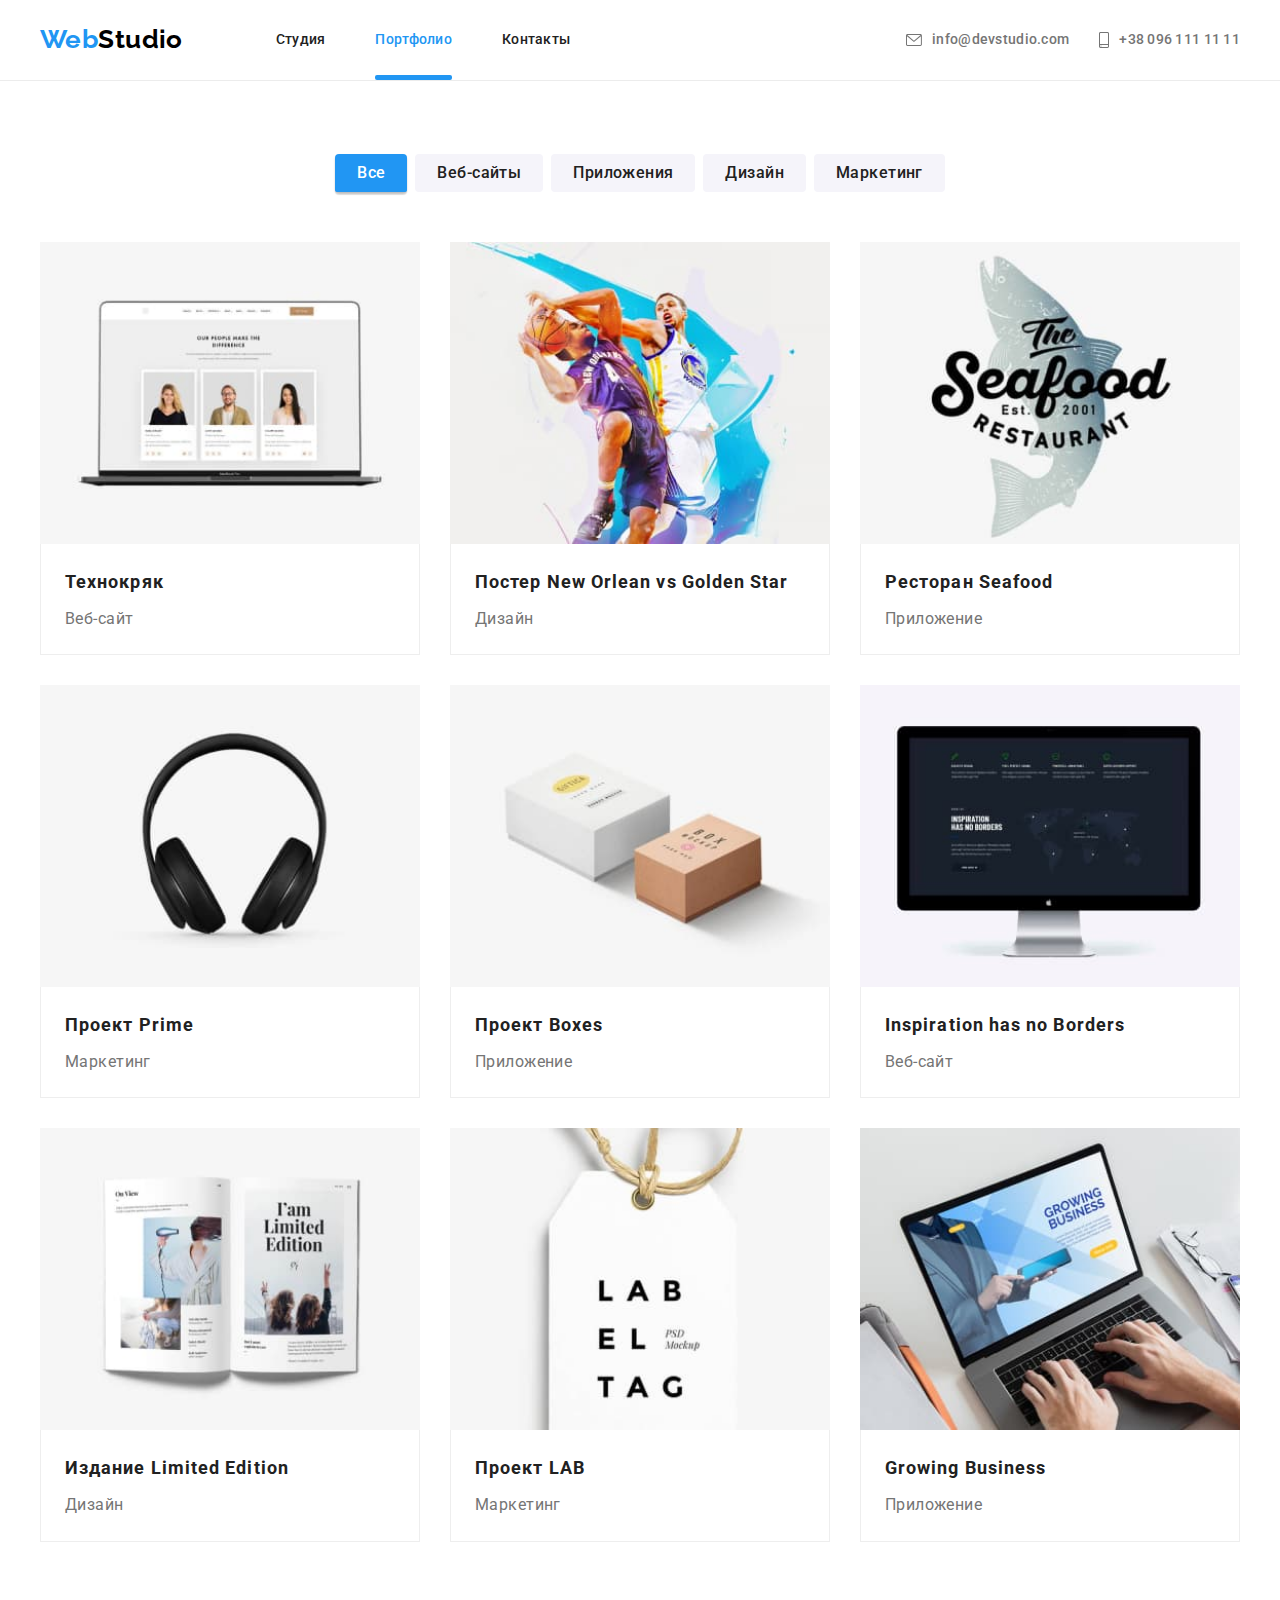
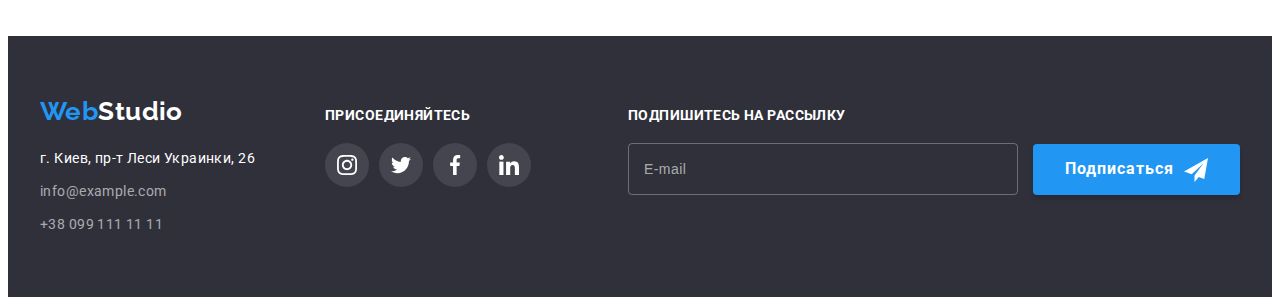
==== commit 6516575d: "исправил глобальные ошибки" ====
--- a/portfolio.html
+++ b/portfolio.html
@@ -117,7 +117,7 @@
 
     <!-- filter -->
     <main>
-      <section class="section">
+      <section class="section section__portfolio">
         <div class="container">
           <h1 class="visually-hidden">Важный заголовок, которого нет</h1>
           <ul class="filter-list list">
@@ -158,7 +158,7 @@
                     />
                     <img src="./images/techno-desk-1x.jpg" alt="технокряк" />
                   </picture>
-                  <p class="project__img-text">
+                  <p class="project-img__text">
                     Технокряк это современная площадка распространения коронавируса. Компании
                     используют эту платформу для цифрового шпионажа и атак на защищённые сервера
                     конкурентов.
@@ -188,7 +188,7 @@
                     />
                     <img src="./images/poster-desk-1x.jpg" alt="игра в баскет" />
                   </picture>
-                  <p class="project__img-text">
+                  <p class="project-img__text">
                     Технокряк это современная площадка распространения коронавируса. Компании
                     используют эту платформу для цифрового шпионажа и атак на защищённые сервера
                     конкурентов.
@@ -218,7 +218,7 @@
                     />
                     <img src="./images/seafood-desk-1x.jpg" alt="ресторан" />
                   </picture>
-                  <p class="project__img-text">
+                  <p class="project-img__text">
                     Технокряк это современная площадка распространения коронавируса. Компании
                     используют эту платформу для цифрового шпионажа и атак на защищённые сервера
                     конкурентов.
@@ -248,7 +248,7 @@
                     />
                     <img src="./images/prime-desk-1x.jpg" alt="прайм" width="370" height="294" />
                   </picture>
-                  <p class="project__img-text">
+                  <p class="project-img__text">
                     Технокряк это современная площадка распространения коронавируса. Компании
                     используют эту платформу для цифрового шпионажа и атак на защищённые сервера
                     конкурентов.
@@ -278,7 +278,7 @@
                     />
                     <img src="./images/box-desk-1x.jpg" alt="коробка" />
                   </picture>
-                  <p class="project__img-text">
+                  <p class="project-img__text">
                     Технокряк это современная площадка распространения коронавируса. Компании
                     используют эту платформу для цифрового шпионажа и атак на защищённые сервера
                     конкурентов.
@@ -317,7 +317,7 @@
                     />
                     <img src="./images/inspiration-desk-1x.jpg" alt="вдохновение" />
                   </picture>
-                  <p class="project__img-text">
+                  <p class="project-img__text">
                     Технокряк это современная площадка распространения коронавируса. Компании
                     используют эту платформу для цифрового шпионажа и атак на защищённые сервера
                     конкурентов.
@@ -347,7 +347,7 @@
                     />
                     <img src="./images/book-desk-1x.jpg" alt="книга" />
                   </picture>
-                  <p class="project__img-text">
+                  <p class="project-img__text">
                     Технокряк это современная площадка распространения коронавируса. Компании
                     используют эту платформу для цифрового шпионажа и атак на защищённые сервера
                     конкурентов.
@@ -386,7 +386,7 @@
                     />
                     <img src="./images/project-lab-desk-1x.jpg" alt="проект лаб" />
                   </picture>
-                  <p class="project__img-text">
+                  <p class="project-img__text">
                     Технокряк это современная площадка распространения коронавируса. Компании
                     используют эту платформу для цифрового шпионажа и атак на защищённые сервера
                     конкурентов.
@@ -416,7 +416,7 @@
                     />
                     <img src="./images/growing-desk-1x.jpg" alt="бизнес" />
                   </picture>
-                  <p class="project__img-text">
+                  <p class="project-img__text">
                     Технокряк это современная площадка распространения коронавируса. Компании
                     используют эту платформу для цифрового шпионажа и атак на защищённые сервера
                     конкурентов.
--- a/css/main.min.css
+++ b/css/main.min.css
@@ -1,2 +1,2 @@
-:root{--primary-text-color: #757575;--title-text-color: #212121;--accent-color: #2196f3;--primary-white-color: #ffffff;--secondary-background-color: #f5f4fa;--secondary-accent: #2f303a;--color-button: #2196f3;--color-button-hover: #188ce8;--secondary-button-background: #f5f4fa;--black-color: #000000;--secondary-link-color: rgba(255, 255, 255, 0.6);--color-border: #ececec;--secondary-color-border: #eeeeee;--color-for-svg-elements: #afb1b8;--background--color--svg: rgba(255, 255, 255, 0.1);--transition: 250ms cubic-bezier(0.4, 0, 0.2, 1);--backdrop-color: rgba(0, 0, 0, 0.2);--border-form: rgba(33, 33, 33, 0.2);--card-item: 4;--card-gap: 30px}p,h1,h2,h3,h4,h5,h6{margin:0}ul,ol{margin:0;padding:0}button{cursor:pointer}img{max-width:100%;width:100%;display:block;height:auto}body{color:var(--primary-text-color);font-family:'Roboto', sans-serif;font-size:14px;line-height:1.71;letter-spacing:0.03em}.list{list-style:none}.link{text-decoration:none;color:inherit}.item{margin-bottom:var(--card-gap)}@media screen and (min-width: 768px){.item{margin-left:var(--card-gap);flex-basis:calc(100% / var(--card-item) - var(--card-gap))}}.card-set{margin-bottom:calc(var(--card-gap) * -1)}@media screen and (min-width: 768px){.card-set{display:flex;flex-wrap:wrap;margin-left:calc(var(--card-gap) * -1)}}.visually-hidden{position:absolute;clip:rect(0 0 0 0);width:1px;height:1px;margin:-1px}.container{width:100%;padding-left:15px;padding-right:15px;margin:0 auto}@media screen and (min-width: 480px){.container{max-width:480px}}@media screen and (min-width: 768px){.container{max-width:776px}}@media screen and (min-width: 1200px){.container{max-width:1200px}}.section{padding-top:60px;padding-bottom:60px}@media screen and (min-width: 1200px){.section{padding-top:94px;padding-bottom:94px}}.logo{font-size:26px;font-weight:700;line-height:1.2;display:inline-block;color:var(--accent-color);font-family:'Raleway', sans-serif}.logo__header{color:var(--black-color)}.logo__footer{color:var(--primary-white-color);display:inline-block}.section__title{font-size:28px;line-height:1.18;color:var(--title-text-color);margin-bottom:30px}@media screen and (min-width: 1200px){.section__title{font-size:36px;line-height:1.16;margin-bottom:50px}}.button__universal{font-size:16px;font-weight:700;line-height:1.9;letter-spacing:.06em;color:var(--primary-white-color);background-color:var(--color-button);border:none;box-shadow:0px 4px 4px rgba(0,0,0,0.15);border-radius:4px;font-family:inherit;min-width:200px;min-height:50px;padding:10px 32px;justify-content:center;transition:background-color var(--transition)}.button__universal:hover,.button__universal:focus{background-color:var(--color-button-hover)}.social{display:flex;justify-content:center}.social__link{width:44px;height:44px;display:flex;color:var(--color-for-svg-elements);justify-content:center;align-items:center;border-radius:50%;transition:color var(--transition),background-color var(--transition)}.social__link:hover,.social__link:focus{background-color:var(--accent-color);color:var(--primary-white-color)}.social__icon{justify-content:center;align-items:center;fill:currentColor}.social__item+.social__item{margin-left:10px}.backdrop{position:fixed;top:0;background:var(--backdrop-color);width:100vw;height:100vh;transition:opacity 500ms, visibility 500ms}.backdrop.is-hidden .modal{transform:translate(-50%, -50%) scale(0.5)}.modal{background-color:var(--primary-white-color);box-shadow:0px 1px 3px rgba(0,0,0,0.12),0px 1px 1px rgba(0,0,0,0.14),0px 2px 1px var(--backdrop-color);border-radius:4px;position:absolute;top:50%;left:50%;transform:translate(-50%, -50%) scale(1);transition:transform 500ms;min-height:609px;padding:40px}@media screen and (min-width: 480px){.modal{width:450px}}@media screen and (min-width: 1200px){.modal{width:528px;min-height:581px;position:absolute;top:50%;left:50%;transform:translate(-50%, -50%) scale(1)}}.modal__close{position:absolute;top:8px;right:8px;padding:0;display:flex;justify-content:center;align-items:center;width:30px;height:30px;color:var(--accent-color);background-color:var(--primary-white-color);border:1px solid rgba(0,0,0,0.1);border-radius:50%}.modal__close:hover .modal-close__icon,.modal__close:focus .modal-close__icon{fill:currentColor}.modal-close__icon{transition:var(--transition)}.is-hidden{opacity:0;pointer-events:none;visibility:hidden}.modal__title{font-size:20px;font-weight:700;line-height:1.5;color:var(--title-text-color);text-align:center;margin-bottom:12px}@media screen and (min-width: 1200px){.modal__title{font-size:20px;font-weight:700;line-height:1.15}}.form__field{position:relative;margin-bottom:10px}.form__input{width:100%;height:40px;border:1px solid var(--border-form);border-radius:4px;outline:none;padding:11px 12px 11px 42px;transition:border var(--transition)}.form__input:hover ~ .form__icon,.form__input:focus ~ .form__icon{fill:var(--accent-color)}.form__input:focus,.form__input:hover,.form__text:focus,.form__text:hover{border-color:var(--accent-color)}.form__label{line-height:1.16;letter-spacing:.01em;display:block;margin-bottom:4px}.form__text{font-size:12px;line-height:1.16;letter-spacing:.01em;display:block;padding:12px 16px;border:1px solid var(--border-form);border-radius:4px;width:100%;height:120px;resize:none;outline:none;transition:var(--transition)}.form__text::placeholder{color:rgba(117,117,117,0.5)}.form__comment{margin-bottom:20px}.form__icon{display:inline-block;top:50%;left:12px;position:absolute;fill:var(--title-text-color);transition:var(--transition)}.input__checkbox{position:absolute;clip:rect(0 0 0 0);width:1px;height:1px;margin:-1px}.input__checkbox:hover+.checkbox__icon,.input__checkbox:focus+.checkbox__icon{border:solid 2px var(--accent-color)}.checkbox{display:flex;align-items:center;justify-content:center}.checkbox__icon{display:inline-block;width:16px;height:15px;margin-right:8px;border:solid 2px var(--title-text-color);border-radius:2px;transition:var(--transition);cursor:pointer}.input__checkbox:checked+.checkbox__icon{border-color:var(--accent-color);background-color:var(--accent-color);background-image:url(../images/icon-check.svg);background-size:contain;background-origin:border-box}.conditions{margin-bottom:30px}@media screen and (min-width: 480px){.checkbox__text{font-size:12px;line-height:1.16;letter-spacing:.03em}}@media screen and (min-width: 1200px){.checkbox__text{font-size:14px;line-height:1.7;letter-spacing:.03em}}.conditions__link{color:var(--accent-color)}.form-btn{display:flex;margin-left:auto;margin-right:auto}.filter-list{display:flex;flex-wrap:wrap;margin-bottom:40px}@media screen and (min-width: 768px){.filter-list{justify-content:center;margin-bottom:30px}}@media screen and (min-width: 1200px){.filter-list{margin-bottom:50px}}.filter__item:not(:last-child){margin-right:8px}@media screen and (max-width: 776px){.filter__item:nth-child(-n+3){margin-bottom:15px}}.filter__btn{font-size:16px;font-weight:500;line-height:1.6;color:var(--title-text-color);background-color:var(--secondary-button-background);letter-spacing:inherit;font-family:inherit;cursor:pointer;padding:6px 22px;border-radius:4px;border:none;transition:color var(--transition),background-color var(--transition)}.filter__btn:hover,.filter__btn:focus,.filter__btn.current{color:var(--primary-white-color);background-color:var(--color-button);box-shadow:0px 3px 1px rgba(0,0,0,0.1),0px 1px 2px rgba(0,0,0,0.08),0px 2px 2px rgba(0,0,0,0.12)}.filter__btn.current{color:var(--primary-white-color)}.header{background-color:var(--primary-white-color)}.header__container{display:flex;align-items:center}.header__container .logo{margin-right:93px}.header__border{border-bottom:1px solid var(--color-border)}.current{position:relative}.current::after{content:'';width:100%;height:5px;border-radius:2px;background:var(--accent-color);position:absolute;left:0;bottom:0}.site-nav{display:none}@media screen and (min-width: 768px){.site-nav{display:flex}}.site-list{display:flex;align-items:center;color:var(--title-text-color)}.site-list .site-list__item:not(:last-child){margin-right:50px}@media screen and (min-width: 768px){.site-list__link{font-weight:500;line-height:1.14;letter-spacing:.02em;display:inline-flex;align-items:center;padding-top:32px;padding-bottom:32px;transition:color var(--transition)}.site-list__link:hover,.site-list__link:focus,.site-list__link.current{color:var(--accent-color)}}.contact-list{display:none}@media screen and (min-width: 768px){.contact-list{margin-left:auto;display:block}.contact-list .site-list__item:not(:last-child){margin-bottom:10px}}@media screen and (min-width: 1200px){.contact-list{display:flex}.contact-list .site-list__item:not(:last-child){margin-right:30px;margin-bottom:0}}.contact-list__link{font-weight:500;line-height:1.14;letter-spacing:.02em;display:flex;align-items:center;transition:color var(--transition)}.contact-list__link:hover,.contact-list__link:focus,.contact-list__link.current{color:var(--accent-color)}.contact-list__icon{fill:currentColor;margin-right:10px}.btn-menu{padding-top:10px;padding-bottom:10px;margin-left:auto}@media screen and (min-width: 768px){.btn-menu{display:none}}.menu-open-btn{display:flex;padding:0;border:none;background-color:transparent;color:var(--accent-color)}.menu-open-btn:hover .menu-open__icon,.menu-open-btn:focus .menu-open__icon{fill:currentColor}.menu-open__icon{transition:var(--transition)}.menu-open__icon{width:40px;height:40px}.mob-menu{position:fixed;background-color:var(--primary-white-color);padding-top:10px;padding-bottom:10px;top:0;left:0;width:100vw;height:100vh;z-index:1;transition:left 500ms, visibility 500ms}.mob-menu .container{height:100%;display:flex;flex-direction:column}.mob-menu.is-hidden-menu{left:100%}.is-hidden-menu{opacity:0.5;pointer-events:none;visibility:hidden}.mob-menu-top{margin-bottom:auto}.menu-close-btn{margin-left:auto;margin-bottom:8px;display:flex;border:none;padding:0;background-color:transparent;color:var(--accent-color)}.menu-close-btn:hover .menu-close__icon,.menu-close-btn:focus .menu-close__icon{fill:currentColor}.menu-close__icon{transition:var(--transition)}.menu-close__icon{width:40px;height:40px}.mob-menu__list{display:inline-block}.mob-menu__link{font-size:40px;font-weight:500;line-height:1.7;letter-spacing:.02em;color:var(--title-text-color);transition:var(--transition)}.mob-menu__link:hover,.mob-menu__link:focus{color:var(--accent-color)}.mob-menu__item,.mob-contact__item{padding-left:40px}.mob-menu__item:not(:last-child),.mob-contact__item:not(:last-child){margin-bottom:32px}.mob-contact-bottom{margin-top:auto}.mob-tel__link{font-size:34px;font-weight:500;line-height:1.17;letter-spacing:.02em;color:var(--accent-color);transition:var(--transition)}.mob-tel__link:hover,.mob-tel__link:focus{color:var(--title-text-color)}.mob-mail__link{font-size:24px;font-weight:500;line-height:1.16;letter-spacing:.02em;display:block;margin-bottom:64px;transition:var(--transition)}.mob-mail__link:hover,.mob-mail__link:focus{color:var(--accent-color)}.mob-social__list{display:inline-flex;padding:0 40px 48px 40px}.mob-social__item:not(:last-child){margin-right:10px}.mob-social__link{color:var(--accent-color);transition:var(--transition)}.mob-social__link:hover,.mob-social__link:focus{color:var(--title-text-color)}.sitting{color:var(--accent-color)}.line::after{content:'';border:1px solid rgba(33,33,33,0.2);transform:rotate(90deg);margin-left:10px}.hero{text-align:center;max-width:1600px;margin:0 auto;padding-top:118px;padding-bottom:118px;background-color:var(--secondary-accent);background-size:cover;background-repeat:no-repeat;background-position:center;background-image:linear-gradient(rgba(47,48,58,0.4), rgba(47,48,58,0.4)),url(../images/hero-bg-tel-1x.jpg)}@media (min-device-pixel-ratio: 2), (min-resolution: 192dpi), (min-resolution: 2dppx){.hero{background-image:linear-gradient(rgba(47,48,58,0.4), rgba(47,48,58,0.4)),url(../images/hero-bg-tel-2x.jpg)}}@media screen and (min-width: 768px){.hero{background-image:linear-gradient(rgba(47,48,58,0.4), rgba(47,48,58,0.4)),url(../images/hero-bg-tab-1x.jpg)}}@media screen and (min-width: 768px) and (min-device-pixel-ratio: 2), screen and (min-width: 768px) and (min-resolution: 192dpi), screen and (min-width: 768px) and (min-resolution: 2dppx){.hero{background-image:linear-gradient(rgba(47,48,58,0.4), rgba(47,48,58,0.4)),url(../images/hero-bg-tab-2x.jpg)}}@media screen and (min-width: 1200px){.hero{background-image:linear-gradient(rgba(47,48,58,0.4), rgba(47,48,58,0.4)),url(../images/hero-bg-desk-1x.jpg);padding-top:200px;padding-bottom:200px}}@media screen and (min-width: 1200px) and (min-device-pixel-ratio: 2), screen and (min-width: 1200px) and (min-resolution: 192dpi), screen and (min-width: 1200px) and (min-resolution: 2dppx){.hero{background-image:linear-gradient(rgba(47,48,58,0.4), rgba(47,48,58,0.4)),url(../images/hero-bg-desk-2x.jpg)}}.hero__title{font-size:26px;font-weight:900;line-height:1.6;letter-spacing:.06em;color:var(--primary-white-color);margin-bottom:30px;margin-left:auto;margin-right:auto;max-width:360px}@media screen and (min-width: 1200px){.hero__title{font-size:44px;font-weight:900;line-height:1.36;letter-spacing:.06em;max-width:696px}}.feature__icon{justify-content:center;align-items:center;display:flex;background-color:var(--secondary-background-color);border-radius:4px;height:120px;margin-bottom:30px}.feature .feature__title{font-size:14px;font-weight:700;line-height:1.14;letter-spacing:.03em;color:var(--title-text-color);margin-bottom:10px}.feature__item{--card-item: 1}@media screen and (min-width: 768px){.feature__item{--card-item: 2}}@media screen and (min-width: 1200px){.feature__item{--card-item: 4}}@media screen and (max-width: 1200px){.work{display:none}}@media screen and (min-width: 768px){.work{text-align:center;padding-top:0;--card-item: 3}}@media screen and (min-width: 1200px){.work__text{font-size:14px;font-weight:700;line-height:1.14;letter-spacing:.03em;position:absolute;bottom:0;background:rgba(47,48,58,0.8);padding:27px;width:100%;color:var(--primary-white-color);text-transform:uppercase}}@media screen and (min-width: 1200px){.work__wrap{position:relative}}.team{background-color:var(--secondary-background-color);text-align:center}.team__item .team__title,.team__item .team__profession{font-size:16px;line-height:1.19}.team__item .team__title{color:var(--title-text-color);font-weight:500;margin-bottom:10px}.team__item{background:var(--primary-white-color);box-shadow:0px 1px 3px rgba(0,0,0,0.12),0px 1px 1px rgba(0,0,0,0.14),0px 2px 1px rgba(0,0,0,0.2);border-radius:0px 0px 4px 4px;padding-bottom:30px;--card-item: 1}@media screen and (min-width: 768px){.team__item{--card-item: 2}}@media screen and (min-width: 1200px){.team__item{--card-item: 4}}.team__img{margin-bottom:30px}.team__profession{margin-bottom:16px}@media screen and (max-width: 768px){.client .card-set{display:flex;flex-wrap:wrap;justify-content:space-between}}.client{text-align:center}.client__link{display:flex;justify-content:center;align-items:center;color:var(--color-for-svg-elements);height:92px;border-radius:4px;border:1px solid currentColor;transition:var(--transition)}@media screen and (max-width: 768px){.client__link{width:210px}}.client__link:hover,.client__link:focus{color:var(--accent-color)}.client__item{--card-item: 2}@media screen and (min-width: 768px){.client__item{--card-item: 3}}@media screen and (min-width: 1200px){.client__item{--card-item: 6}}.client__icon{fill:currentColor}.footer{background-color:var(--secondary-accent);padding-bottom:60px;padding-top:60px}.footer .social__link:hover,.footer .social__link:focus{background-color:var(--accent-color)}.footer .logo{margin-bottom:20px}.address{font-style:normal}.address-list .address-list__link:hover,.address-list .address-list__link:focus{color:var(--accent-color)}.address-list__link{display:inline-block;color:var(--secondary-link-color);transition:color var(--transition)}.address-list__link[target='_blank']{color:var(--primary-white-color)}.address-list__item:not(:last-child){margin-bottom:8px}@media screen and (min-width: 1200px){.address-list__item:not(:last-child){margin-bottom:9px}}@media screen and (min-width: 768px){.footer-container{display:flex;align-items:baseline}}@media screen and (max-width: 1200px){.footer-container{flex-wrap:wrap;justify-content:space-around}}@media screen and (max-width: 1200px){.footer-con-item{text-align:center}.footer-con-item:not(:last-child){margin-bottom:60px}}@media screen and (min-width: 1200px){.footer-con-item:last-child{margin-left:auto}.footer-con-item:not(:last-child){margin-right:70px}}.footer .social__link{background:var(--background--color--svg);color:var(--primary-white-color)}.section-subject{font-size:14px;font-weight:700;line-height:1.14;letter-spacing:.03em;color:var(--primary-white-color);margin-bottom:20px;text-transform:uppercase}.footer-form__input{font-size:14px;font-weight:16;line-height:1.14;letter-spacing:.03em;min-width:450px;height:50px;padding:0 15px;margin-right:12px;outline:none;color:var(--primary-white-color);background-color:inherit;border:1px solid rgba(255,255,255,0.3);border-radius:4px;transition:var(--transition)}@media screen and (min-width: 1200px){.footer-form__input{min-width:358px}}@media screen and (max-width: 1200px){.footer-form__input{display:block;margin-bottom:20px}}.footer-form__input::placeholder{color:var(--secondary-link-color)}.footer-form__input:focus,.footer-form__input:hover{border-color:var(--accent-color);filter:drop-shadow(0px 4px 4px rgba(0,0,0,0.15))}.btn-send{display:inline-flex;align-items:center}.footer-form__icon{margin-left:10px}.project__item{--card-item: 1}@media screen and (min-width: 768px){.project__item{--card-item: 2}}@media screen and (min-width: 1200px){.project__item{--card-item: 3}}.project__link{display:flex;flex-direction:column}.project__link:hover,.project__link:focus{box-shadow:0px 1px 1px rgba(0,0,0,0.12),0px 4px 4px rgba(0,0,0,0.06),1px 4px 6px rgba(0,0,0,0.16)}.project__link:hover .project__img-text,.project__link:focus .project__img-text{transform:translateY(0)}.project__title{font-size:18px;line-height:2;letter-spacing:.06em;color:var(--title-text-color);margin-bottom:4px}.project__item-wrap{position:relative;overflow:hidden}.project__img-text{font-size:18px;line-height:1.55;position:absolute;top:0;right:0;color:var(--primary-white-color);background:rgba(33,150,243,0.9);height:100%;padding:63px 24px;transition-property:transform;transition-duration:250ms;transform:translateY(100%);transition-timing-function:cubic-bezier(0.4, 0, 0.2, 1)}.project__text{font-size:16px;line-height:1.9}.project-border{background:var(--border-color);border:1px solid var(--secondary-color-border);border-top-style:none;padding:20px 24px}
+:root{--primary-text-color: #757575;--title-text-color: #212121;--accent-color: #2196f3;--primary-white-color: #ffffff;--secondary-background-color: #f5f4fa;--secondary-accent: #2f303a;--color-button: #2196f3;--color-button-hover: #188ce8;--secondary-button-background: #f5f4fa;--black-color: #000000;--secondary-link-color: rgba(255, 255, 255, 0.6);--color-border: #ececec;--secondary-color-border: #eeeeee;--color-for-svg-elements: #afb1b8;--background--color--svg: rgba(255, 255, 255, 0.1);--transition: 250ms cubic-bezier(0.4, 0, 0.2, 1);--backdrop-color: rgba(0, 0, 0, 0.2);--border-form: rgba(33, 33, 33, 0.2);--card-item: 4;--card-gap: 30px}p,h1,h2,h3,h4,h5,h6{margin:0}ul,ol{margin:0;padding:0}button{cursor:pointer}img{max-width:100%;width:100%;display:block;height:auto}body{color:var(--primary-text-color);font-family:'Roboto', sans-serif;font-size:14px;line-height:1.71;letter-spacing:0.03em}.list{list-style:none}.link{text-decoration:none;color:inherit}.item{margin-bottom:var(--card-gap);margin-left:var(--card-gap);flex-basis:calc(100% / var(--card-item) - var(--card-gap))}.card-set{margin-left:calc(var(--card-gap) * -1);margin-bottom:calc(var(--card-gap) * -1);display:flex;flex-wrap:wrap}.visually-hidden{position:absolute;clip:rect(0 0 0 0);width:1px;height:1px;margin:-1px}.container{padding-left:15px;padding-right:15px;margin:0 auto}@media screen and (min-width: 480px){.container{width:480px}}@media screen and (min-width: 768px){.container{width:776px}}@media screen and (min-width: 1200px){.container{width:1200px}}.section{padding-top:60px;padding-bottom:60px}@media screen and (min-width: 1200px){.section{padding-top:94px;padding-bottom:94px}}.logo{font-size:26px;font-weight:700;line-height:1.2;display:inline-block;color:var(--accent-color);font-family:'Raleway', sans-serif}.logo__header{color:var(--black-color)}.logo__footer{color:var(--primary-white-color);display:inline-block}.section__title{font-size:28px;line-height:1.18;color:var(--title-text-color);margin-bottom:30px}@media screen and (min-width: 1200px){.section__title{font-size:36px;line-height:1.16;margin-bottom:50px}}.button__universal{font-size:16px;font-weight:700;line-height:1.9;letter-spacing:.06em;color:var(--primary-white-color);background-color:var(--color-button);border:none;box-shadow:0px 4px 4px rgba(0,0,0,0.15);border-radius:4px;font-family:inherit;min-width:200px;min-height:50px;padding:10px 32px;justify-content:center;transition:background-color var(--transition)}.button__universal:hover,.button__universal:focus{background-color:var(--color-button-hover)}.social{display:flex;justify-content:center}.social__link{width:44px;height:44px;display:flex;color:var(--color-for-svg-elements);justify-content:center;align-items:center;border-radius:50%;transition:color var(--transition),background-color var(--transition)}.social__link:hover,.social__link:focus{background-color:var(--accent-color);color:var(--primary-white-color)}.social__icon{justify-content:center;align-items:center;fill:currentColor}.social__item+.social__item{margin-left:10px}.backdrop{position:fixed;top:0;background:var(--backdrop-color);width:100vw;height:100vh;transition:opacity 500ms, visibility 500ms}.backdrop.is-hidden .modal{transform:translate(-50%, -50%) scale(0.5)}.modal{background-color:var(--primary-white-color);box-shadow:0px 1px 3px rgba(0,0,0,0.12),0px 1px 1px rgba(0,0,0,0.14),0px 2px 1px var(--backdrop-color);border-radius:4px;width:100%;position:absolute;top:50%;left:50%;transform:translate(-50%, -50%) scale(1);transition:transform 500ms;min-height:609px;padding:40px}@media screen and (min-width: 480px){.modal{width:450px}}@media screen and (min-width: 1200px){.modal{width:528px;min-height:581px;position:absolute;top:50%;left:50%;transform:translate(-50%, -50%) scale(1)}}.modal__close{position:absolute;top:8px;right:8px;padding:0;display:flex;justify-content:center;align-items:center;width:30px;height:30px;color:var(--accent-color);background-color:var(--primary-white-color);border:1px solid rgba(0,0,0,0.1);border-radius:50%}.modal__close:hover .modal-close__icon,.modal__close:focus .modal-close__icon{fill:currentColor}.modal-close__icon{transition:var(--transition)}.is-hidden{opacity:0;pointer-events:none;visibility:hidden}.modal__title{font-size:20px;font-weight:700;line-height:1.5;color:var(--title-text-color);text-align:center;margin-bottom:12px}@media screen and (min-width: 1200px){.modal__title{font-size:20px;font-weight:700;line-height:1.15}}.form__field{position:relative;margin-bottom:10px}.form__input{width:100%;height:40px;border:1px solid var(--border-form);border-radius:4px;outline:none;padding:11px 12px 11px 42px;transition:border var(--transition)}.form__input:hover ~ .form__icon,.form__input:focus ~ .form__icon{fill:var(--accent-color)}.form__input:focus,.form__input:hover,.form__text:focus,.form__text:hover{border-color:var(--accent-color)}.form__label{line-height:1.16;letter-spacing:.01em;display:block;margin-bottom:4px}.form__text{font-size:12px;line-height:1.16;letter-spacing:.01em;display:block;padding:12px 16px;border:1px solid var(--border-form);border-radius:4px;width:100%;height:120px;resize:none;outline:none;transition:var(--transition)}.form__text::placeholder{color:rgba(117,117,117,0.5)}.form__comment{margin-bottom:20px}.form__icon{display:inline-block;top:50%;left:12px;position:absolute;fill:var(--title-text-color);transition:var(--transition)}.input__checkbox{position:absolute;clip:rect(0 0 0 0);width:1px;height:1px;margin:-1px}.input__checkbox:hover+.checkbox__icon,.input__checkbox:focus+.checkbox__icon{border:solid 2px var(--accent-color)}.checkbox{display:flex;align-items:center;justify-content:center}.checkbox__icon{display:inline-block;width:16px;height:15px;margin-right:8px;border:solid 2px var(--title-text-color);border-radius:2px;transition:var(--transition);cursor:pointer}.input__checkbox:checked+.checkbox__icon{border-color:var(--accent-color);background-color:var(--accent-color);background-image:url(../images/icon-check.svg);background-size:contain;background-origin:border-box}.conditions{margin-bottom:30px}@media screen and (min-width: 480px){.checkbox__text{font-size:12px;line-height:1.16;letter-spacing:.03em}}@media screen and (min-width: 1200px){.checkbox__text{font-size:14px;line-height:1.7;letter-spacing:.03em}}.conditions__link{color:var(--accent-color)}.form-btn{display:flex;margin-left:auto;margin-right:auto}.section__portfolio{margin-top:60px}.filter-list{display:flex;flex-wrap:wrap;margin-bottom:40px}@media screen and (min-width: 768px){.filter-list{justify-content:center;margin-bottom:30px}}@media screen and (min-width: 1200px){.filter-list{margin-bottom:50px}}.filter__item:not(:last-child){margin-right:8px}@media screen and (max-width: 776px){.filter__item:nth-child(-n+3){margin-bottom:15px}}.filter__btn{font-size:16px;font-weight:500;line-height:1.6;color:var(--title-text-color);background-color:var(--secondary-button-background);letter-spacing:inherit;font-family:inherit;cursor:pointer;padding:6px 22px;border-radius:4px;border:none;transition:color var(--transition),background-color var(--transition)}.filter__btn:hover,.filter__btn:focus,.filter__btn.current{color:var(--primary-white-color);background-color:var(--color-button);box-shadow:0px 3px 1px rgba(0,0,0,0.1),0px 1px 2px rgba(0,0,0,0.08),0px 2px 2px rgba(0,0,0,0.12)}.filter__btn.current{color:var(--primary-white-color)}.header{width:100%;position:fixed;top:0;left:0;z-index:2;background-color:var(--primary-white-color)}.header__container{display:flex;align-items:center}.header__container .logo{margin-right:93px}.header__border{border-bottom:1px solid var(--color-border)}.current{position:relative}.current::after{content:'';width:100%;height:5px;border-radius:2px;background:var(--accent-color);position:absolute;left:0;bottom:0}.site-nav{display:none}@media screen and (min-width: 768px){.site-nav{display:flex}}.site-list{display:flex;align-items:center;color:var(--title-text-color)}.site-list .site-list__item:not(:last-child){margin-right:50px}@media screen and (min-width: 768px){.site-list__link{font-weight:500;line-height:1.14;letter-spacing:.02em;display:inline-flex;align-items:center;padding-top:32px;padding-bottom:32px;transition:color var(--transition)}.site-list__link:hover,.site-list__link:focus,.site-list__link.current{color:var(--accent-color)}}.contact-list{display:none}@media screen and (min-width: 768px){.contact-list{margin-left:auto;display:block}.contact-list .site-list__item:not(:last-child){margin-bottom:10px}}@media screen and (min-width: 1200px){.contact-list{display:flex}.contact-list .site-list__item:not(:last-child){margin-right:30px;margin-bottom:0}}.contact-list__link{font-weight:500;line-height:1.14;letter-spacing:.02em;display:flex;align-items:center;transition:color var(--transition)}.contact-list__link:hover,.contact-list__link:focus,.contact-list__link.current{color:var(--accent-color)}.contact-list__icon{fill:currentColor;margin-right:10px}.btn-menu{padding-top:10px;padding-bottom:10px;margin-left:auto}@media screen and (min-width: 768px){.btn-menu{display:none}}.menu-open-btn{display:flex;padding:0;border:none;background-color:transparent;color:var(--accent-color)}.menu-open-btn:hover .menu-open__icon,.menu-open-btn:focus .menu-open__icon{fill:currentColor}.menu-open__icon{transition:var(--transition)}.menu-open__icon{width:40px;height:40px}.mob-menu{position:fixed;background-color:var(--primary-white-color);padding-top:10px;padding-bottom:10px;top:0;left:0;width:100vw;height:100vh;z-index:1;transition:left 500ms, visibility 500ms}.mob-menu .container{height:100%;display:flex;flex-direction:column}.mob-menu.is-hidden-menu{left:100%}.is-hidden-menu{opacity:0.5;pointer-events:none;visibility:hidden}.mob-menu-top{margin-bottom:auto}.menu-close-btn{margin-left:auto;margin-bottom:8px;display:flex;border:none;padding:0;background-color:transparent;color:var(--accent-color)}.menu-close-btn:hover .menu-close__icon,.menu-close-btn:focus .menu-close__icon{fill:currentColor}.menu-close__icon{transition:var(--transition)}.menu-close__icon{width:40px;height:40px}.mob-menu__list{display:inline-block}.mob-menu__link{font-size:40px;font-weight:500;line-height:1.7;letter-spacing:.02em;color:var(--title-text-color);transition:var(--transition)}.mob-menu__link:hover,.mob-menu__link:focus{color:var(--accent-color)}.mob-menu__item,.mob-contact__item{padding-left:40px}.mob-menu__item:not(:last-child),.mob-contact__item:not(:last-child){margin-bottom:32px}.mob-contact-bottom{margin-top:auto}.mob-tel__link{font-size:34px;font-weight:500;line-height:1.17;letter-spacing:.02em;color:var(--accent-color);transition:var(--transition)}.mob-tel__link:hover,.mob-tel__link:focus{color:var(--title-text-color)}.mob-mail__link{font-size:24px;font-weight:500;line-height:1.16;letter-spacing:.02em;display:block;margin-bottom:64px;transition:var(--transition)}.mob-mail__link:hover,.mob-mail__link:focus{color:var(--accent-color)}.mob-social__list{display:inline-flex;padding:0 40px 48px 40px}.mob-social__item:not(:last-child){margin-right:10px}.mob-social__link{color:var(--accent-color);transition:var(--transition)}.mob-social__link:hover,.mob-social__link:focus{color:var(--title-text-color)}.sitting{color:var(--accent-color)}.line::after{content:'';border:1px solid rgba(33,33,33,0.2);transform:rotate(90deg);margin-left:10px}.hero{background-color:var(--secondary-accent);text-align:center;width:100%;max-width:1600px;margin:0 auto;padding-top:118px;padding-bottom:118px;background-size:cover;background-repeat:no-repeat;background-position:center;background-image:linear-gradient(rgba(47,48,58,0.4), rgba(47,48,58,0.4)),url(../images/hero-bg-tel-1x.jpg)}@media (min-device-pixel-ratio: 2), (min-resolution: 192dpi), (min-resolution: 2dppx){.hero{background-image:linear-gradient(rgba(47,48,58,0.4), rgba(47,48,58,0.4)),url(../images/hero-bg-tel-2x.jpg)}}@media screen and (min-width: 768px){.hero{background-image:linear-gradient(rgba(47,48,58,0.4), rgba(47,48,58,0.4)),url(../images/hero-bg-tab-1x.jpg)}}@media screen and (min-width: 768px) and (min-device-pixel-ratio: 2), screen and (min-width: 768px) and (min-resolution: 192dpi), screen and (min-width: 768px) and (min-resolution: 2dppx){.hero{background-image:linear-gradient(rgba(47,48,58,0.4), rgba(47,48,58,0.4)),url(../images/hero-bg-tab-2x.jpg)}}@media screen and (min-width: 1200px){.hero{background-image:linear-gradient(rgba(47,48,58,0.4), rgba(47,48,58,0.4)),url(../images/hero-bg-desk-1x.jpg);padding-top:200px;padding-bottom:200px}}@media screen and (min-width: 1200px) and (min-device-pixel-ratio: 2), screen and (min-width: 1200px) and (min-resolution: 192dpi), screen and (min-width: 1200px) and (min-resolution: 2dppx){.hero{background-image:linear-gradient(rgba(47,48,58,0.4), rgba(47,48,58,0.4)),url(../images/hero-bg-desk-2x.jpg)}}.hero__title{text-align:center;margin-bottom:30px;font-size:26px;font-weight:900;line-height:1.6;letter-spacing:.06em;color:var(--primary-white-color)}@media screen and (min-width: 1200px){.hero__title{font-size:44px;font-weight:900;line-height:1.36;letter-spacing:.06em}}.feature__icon{justify-content:center;align-items:center;display:flex;background-color:var(--secondary-background-color);border-radius:4px;height:120px;margin-bottom:30px}.feature .feature__title{font-size:14px;font-weight:700;line-height:1.14;letter-spacing:.03em;color:var(--title-text-color);margin-bottom:10px}@media screen and (max-width: 768px){.feature .feature__title{text-align:center}}.feature__item{--card-item: 1}@media screen and (min-width: 768px){.feature__item{--card-item: 2}}@media screen and (min-width: 1200px){.feature__item{--card-item: 4}}@media screen and (max-width: 1200px){.work{display:none}}@media screen and (min-width: 768px){.work{text-align:center;padding-top:0;--card-item: 3}}@media screen and (min-width: 1200px){.work__text{font-size:14px;font-weight:700;line-height:1.14;letter-spacing:.03em;position:absolute;bottom:0;background:rgba(47,48,58,0.8);padding:27px;width:100%;color:var(--primary-white-color);text-transform:uppercase}}@media screen and (min-width: 1200px){.work__wrap{position:relative}}.team{background-color:var(--secondary-background-color);text-align:center}.team__item .team__title,.team__item .team__profession{font-size:16px;line-height:1.19}.team__item .team__title{color:var(--title-text-color);font-weight:500;margin-bottom:10px}.team__item{background:var(--primary-white-color);box-shadow:0px 1px 3px rgba(0,0,0,0.12),0px 1px 1px rgba(0,0,0,0.14),0px 2px 1px rgba(0,0,0,0.2);border-radius:0px 0px 4px 4px;padding-bottom:30px;--card-item: 1}@media screen and (min-width: 768px){.team__item{--card-item: 2}}@media screen and (min-width: 1200px){.team__item{--card-item: 4}}.team__img{margin-bottom:30px}.team__profession{margin-bottom:16px}.client{text-align:center}.client__link{display:flex;justify-content:center;align-items:center;color:var(--color-for-svg-elements);height:92px;border-radius:4px;border:1px solid currentColor;transition:var(--transition)}.client__link:hover,.client__link:focus{color:var(--accent-color)}.client__item{--card-item: 2}@media screen and (min-width: 768px){.client__item{--card-item: 3}}@media screen and (min-width: 1200px){.client__item{--card-item: 6}}.client__icon{fill:currentColor}.footer{background-color:var(--secondary-accent);padding-bottom:60px;padding-top:60px}.footer .social__link:hover,.footer .social__link:focus{background-color:var(--accent-color)}.footer .logo{margin-bottom:20px}.address{font-style:normal}.address-list .address-list__link:hover,.address-list .address-list__link:focus{color:var(--accent-color)}.address-list__link{display:inline-block;color:var(--secondary-link-color);transition:color var(--transition)}.address-list__link[target='_blank']{color:var(--primary-white-color)}.address-list__item:not(:last-child){margin-bottom:8px}@media screen and (min-width: 1200px){.address-list__item:not(:last-child){margin-bottom:9px}}@media screen and (min-width: 768px){.footer-container{display:flex;align-items:baseline}}@media screen and (max-width: 1199px){.footer-container{flex-wrap:wrap;justify-content:space-around}}@media screen and (max-width: 1199px){.footer-con-item{text-align:center}.footer-con-item:not(:last-child){margin-bottom:60px}.footer-con-item:last-child{width:100%}}@media screen and (min-width: 1200px){.footer-con-item:last-child{margin-left:auto}.footer-con-item:not(:last-child){margin-right:70px}}.footer .social__link{background:var(--background--color--svg);color:var(--primary-white-color)}.section-subject{font-size:14px;font-weight:700;line-height:1.14;letter-spacing:.03em;color:var(--primary-white-color);margin-bottom:20px;text-transform:uppercase}.footer-form__input{font-size:14px;font-weight:16;line-height:1.14;letter-spacing:.03em;padding:0 15px;outline:none;color:var(--primary-white-color);height:50px;background-color:inherit;border:1px solid rgba(255,255,255,0.3);border-radius:4px;transition:var(--transition)}@media screen and (max-width: 1199px){.footer-form__input{display:block;width:100%;margin-left:auto;margin-right:auto;max-width:450px;margin-bottom:20px}}@media screen and (min-width: 1200px){.footer-form__input{margin-right:12px;width:358px}}.footer-form__input::placeholder{color:var(--secondary-link-color)}.footer-form__input:focus,.footer-form__input:hover{border-color:var(--accent-color);filter:drop-shadow(0px 4px 4px rgba(0,0,0,0.15))}.btn-send{display:inline-flex;align-items:center}.footer-form__icon{margin-left:10px}.project__item{--card-item: 1}@media screen and (min-width: 768px){.project__item{--card-item: 2}}@media screen and (min-width: 1200px){.project__item{--card-item: 3}}.project__link{display:flex;flex-direction:column}.project__link:hover,.project__link:focus{box-shadow:0px 1px 1px rgba(0,0,0,0.12),0px 4px 4px rgba(0,0,0,0.06),1px 4px 6px rgba(0,0,0,0.16)}.project__link:hover .project-img__text,.project__link:focus .project-img__text{transform:translateY(0)}.project__title{font-size:18px;line-height:2;letter-spacing:.06em;color:var(--title-text-color);margin-bottom:4px}.project__item-wrap{position:relative;overflow:hidden}.project-img__text{font-size:18px;line-height:1.55;position:absolute;top:0;right:0;color:var(--primary-white-color);background:rgba(33,150,243,0.9);height:100%;padding:63px 24px;transition-property:transform;transition-duration:250ms;transform:translateY(101%);transition-timing-function:cubic-bezier(0.4, 0, 0.2, 1)}.project__text{font-size:16px;line-height:1.9}.project-border{background:var(--border-color);border:1px solid var(--secondary-color-border);border-top-style:none;padding:20px 24px}
 /*# sourceMappingURL=main.min.css.map */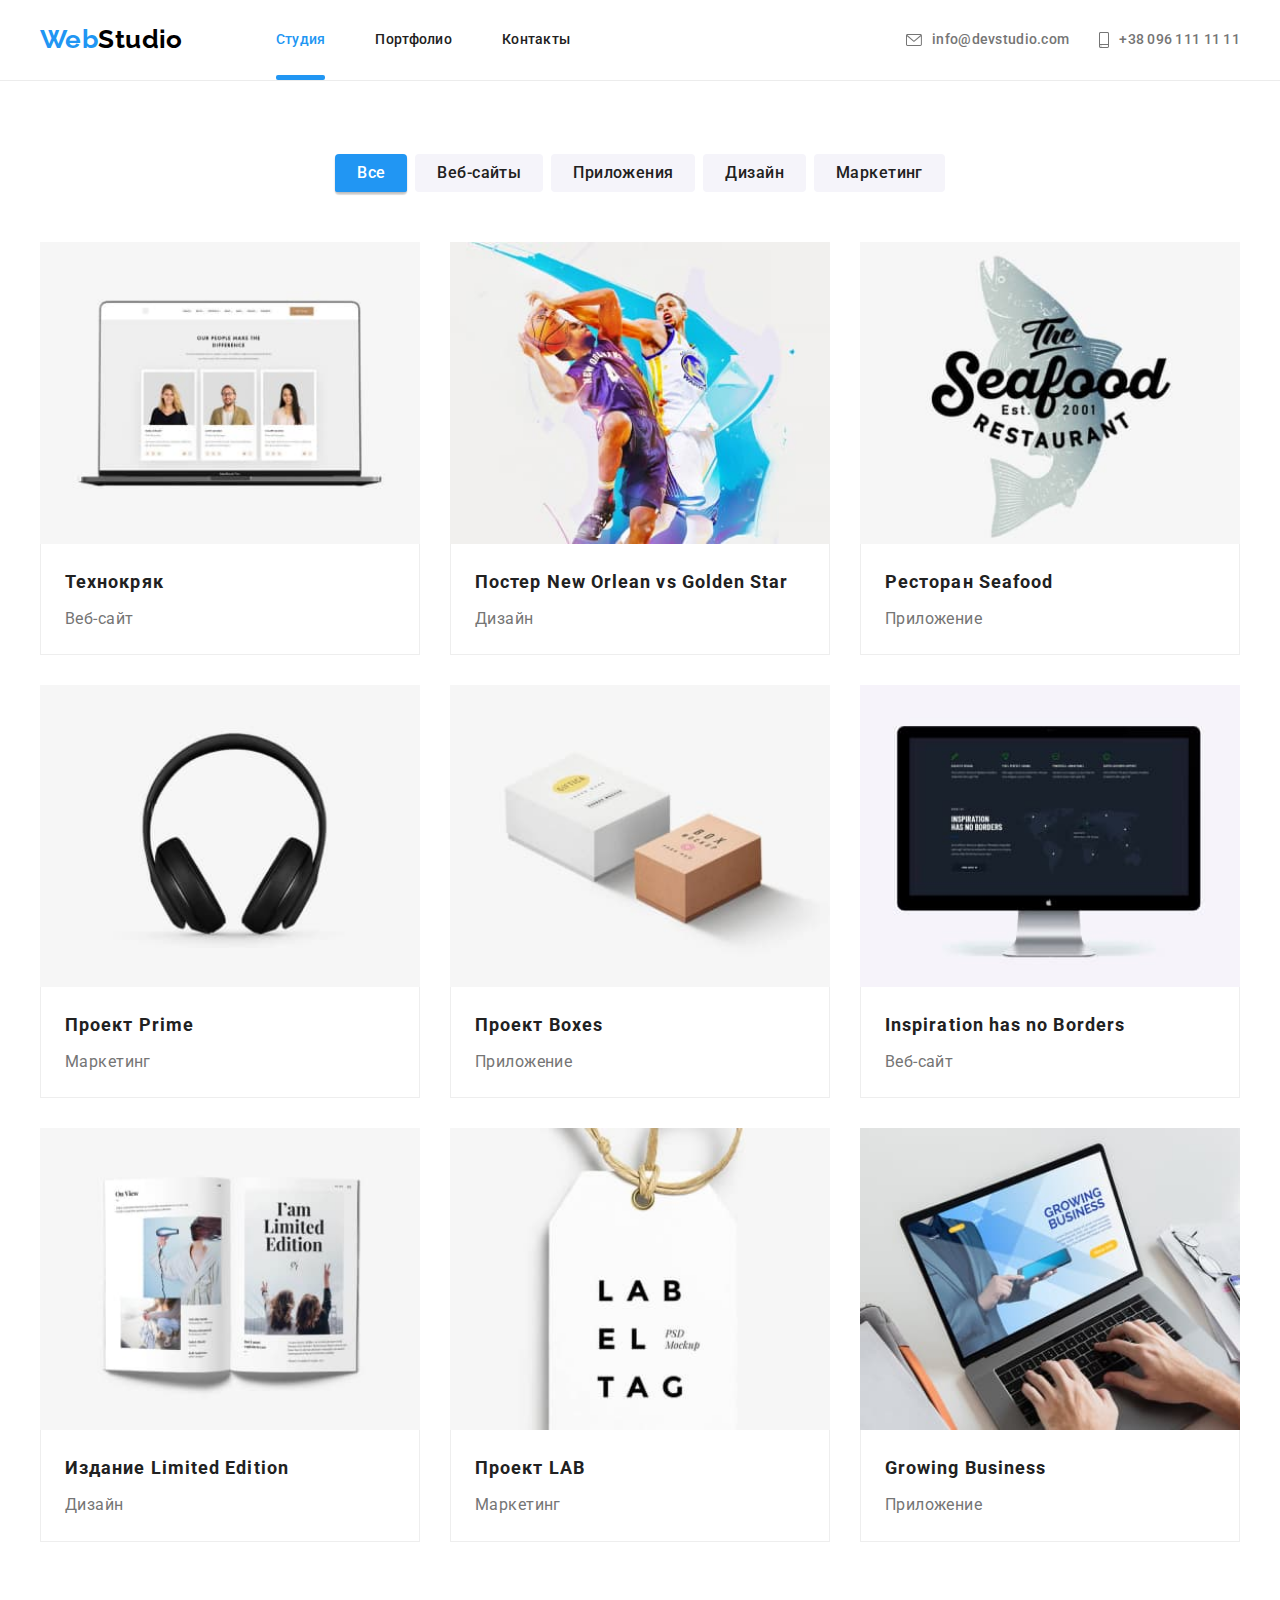
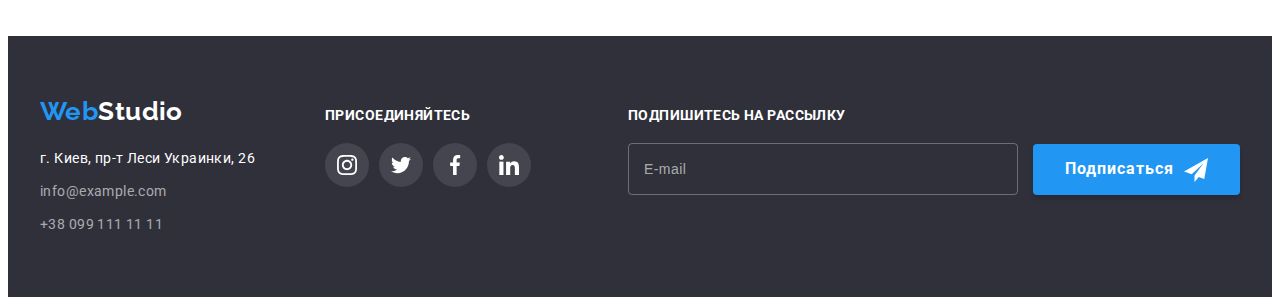
==== commit 079d07b7: "исправил ошибки" ====
--- a/portfolio.html
+++ b/portfolio.html
@@ -29,10 +29,10 @@
         <nav class="site-nav">
           <ul class="site-list list">
             <li class="site-list__item">
-              <a href="./index.html" class="site-list__link link">Студия</a>
+              <a href="./index.html" class="site-list__link link current">Студия</a>
             </li>
             <li class="site-list__item">
-              <a href="./portfolio.html" class="site-list__link link current">Портфолио</a>
+              <a href="./portfolio.html" class="site-list__link link">Портфолио</a>
             </li>
             <li class="site-list__item">
               <a href="" class="site-list__link link">Контакты</a>
@@ -66,51 +66,47 @@
         </div>
       </div>
       <div class="mob-menu is-hidden-menu" data-menu>
-        <div class="container">
-          <button type="button" class="menu-close-btn" data-menu-close>
-            <svg class="menu-close__icon" width="18.67px" height="18.67px">
-              <use href="./images/menu-close.svg#menu-close"></use>
-            </svg>
-          </button>
-          <div class="mob-menu-top">
-            <ul class="mob-menu__list list">
-              <li class="mob-menu__item">
-                <a href="" class="mob-menu__link link sitting">Студия</a>
-              </li>
-              <li class="mob-menu__item">
-                <a href="./portfolio.html" class="mob-menu__link link">Портфолио</a>
-              </li>
-              <li class="mob-menu__item">
-                <a href="" class="mob-menu__link link">Контакты</a>
-              </li>
-            </ul>
-          </div>
-          <div class="mob-contact-bottom">
-            <ul class="mob-contact__list list">
-              <li class="mob-contact__item">
-                <a href="tel:+380961111111" class="mob-tel__link link">+38 096 111 11 11</a>
-              </li>
-              <li class="mob-contact__item">
-                <a href="mailto:info@devstudio.com" class="mob-mail__link link"
-                  >info@devstudio.com</a
-                >
-              </li>
-            </ul>
-            <ul class="mob-social__list list">
-              <li class="mob-social__item">
-                <a href="" class="mob-social__link link line">Instagram</a>
-              </li>
-              <li class="mob-social__item">
-                <a href="" class="mob-social__link link line">Twitter</a>
-              </li>
-              <li class="mob-social__item">
-                <a href="" class="mob-social__link link line">Facebook</a>
-              </li>
-              <li class="mob-social__item">
-                <a href="" class="mob-social__link link">LinkedIn</a>
-              </li>
-            </ul>
-          </div>
+        <button type="button" class="menu-close-btn" data-menu-close>
+          <svg class="menu-close__icon" width="18.67px" height="18.67px">
+            <use href="./images/menu-close.svg#menu-close"></use>
+          </svg>
+        </button>
+        <div class="mob-menu-top">
+          <ul class="mob-menu__list list">
+            <li class="mob-menu__item">
+              <a href="./index.html" class="mob-menu__link link sitting">Студия</a>
+            </li>
+            <li class="mob-menu__item">
+              <a href="./portfolio.html" class="mob-menu__link link">Портфолио</a>
+            </li>
+            <li class="mob-menu__item">
+              <a href="" class="mob-menu__link link">Контакты</a>
+            </li>
+          </ul>
+        </div>
+        <div class="mob-contact-bottom">
+          <ul class="mob-contact__list list">
+            <li class="mob-contact__item">
+              <a href="tel:+380961111111" class="mob-tel__link link">+38 096 111 11 11</a>
+            </li>
+            <li class="mob-contact__item">
+              <a href="mailto:info@devstudio.com" class="mob-mail__link link">info@devstudio.com</a>
+            </li>
+          </ul>
+          <ul class="mob-social__list list">
+            <li class="mob-social__item">
+              <a href="" class="mob-social__link link">Instagram</a>
+            </li>
+            <li class="mob-social__item">
+              <a href="" class="mob-social__link link">Twitter</a>
+            </li>
+            <li class="mob-social__item">
+              <a href="" class="mob-social__link link">Facebook</a>
+            </li>
+            <li class="mob-social__item">
+              <a href="" class="mob-social__link link">LinkedIn</a>
+            </li>
+          </ul>
         </div>
       </div>
     </header>
--- a/css/main.min.css
+++ b/css/main.min.css
@@ -1,2 +1,2 @@
-:root{--primary-text-color: #757575;--title-text-color: #212121;--accent-color: #2196f3;--primary-white-color: #ffffff;--secondary-background-color: #f5f4fa;--secondary-accent: #2f303a;--color-button: #2196f3;--color-button-hover: #188ce8;--secondary-button-background: #f5f4fa;--black-color: #000000;--secondary-link-color: rgba(255, 255, 255, 0.6);--color-border: #ececec;--secondary-color-border: #eeeeee;--color-for-svg-elements: #afb1b8;--background--color--svg: rgba(255, 255, 255, 0.1);--transition: 250ms cubic-bezier(0.4, 0, 0.2, 1);--backdrop-color: rgba(0, 0, 0, 0.2);--border-form: rgba(33, 33, 33, 0.2);--card-item: 4;--card-gap: 30px}p,h1,h2,h3,h4,h5,h6{margin:0}ul,ol{margin:0;padding:0}button{cursor:pointer}img{max-width:100%;width:100%;display:block;height:auto}body{color:var(--primary-text-color);font-family:'Roboto', sans-serif;font-size:14px;line-height:1.71;letter-spacing:0.03em}.list{list-style:none}.link{text-decoration:none;color:inherit}.item{margin-bottom:var(--card-gap);margin-left:var(--card-gap);flex-basis:calc(100% / var(--card-item) - var(--card-gap))}.card-set{margin-left:calc(var(--card-gap) * -1);margin-bottom:calc(var(--card-gap) * -1);display:flex;flex-wrap:wrap}.visually-hidden{position:absolute;clip:rect(0 0 0 0);width:1px;height:1px;margin:-1px}.container{padding-left:15px;padding-right:15px;margin:0 auto}@media screen and (min-width: 480px){.container{width:480px}}@media screen and (min-width: 768px){.container{width:776px}}@media screen and (min-width: 1200px){.container{width:1200px}}.section{padding-top:60px;padding-bottom:60px}@media screen and (min-width: 1200px){.section{padding-top:94px;padding-bottom:94px}}.logo{font-size:26px;font-weight:700;line-height:1.2;display:inline-block;color:var(--accent-color);font-family:'Raleway', sans-serif}.logo__header{color:var(--black-color)}.logo__footer{color:var(--primary-white-color);display:inline-block}.section__title{font-size:28px;line-height:1.18;color:var(--title-text-color);margin-bottom:30px}@media screen and (min-width: 1200px){.section__title{font-size:36px;line-height:1.16;margin-bottom:50px}}.button__universal{font-size:16px;font-weight:700;line-height:1.9;letter-spacing:.06em;color:var(--primary-white-color);background-color:var(--color-button);border:none;box-shadow:0px 4px 4px rgba(0,0,0,0.15);border-radius:4px;font-family:inherit;min-width:200px;min-height:50px;padding:10px 32px;justify-content:center;transition:background-color var(--transition)}.button__universal:hover,.button__universal:focus{background-color:var(--color-button-hover)}.social{display:flex;justify-content:center}.social__link{width:44px;height:44px;display:flex;color:var(--color-for-svg-elements);justify-content:center;align-items:center;border-radius:50%;transition:color var(--transition),background-color var(--transition)}.social__link:hover,.social__link:focus{background-color:var(--accent-color);color:var(--primary-white-color)}.social__icon{justify-content:center;align-items:center;fill:currentColor}.social__item+.social__item{margin-left:10px}.backdrop{position:fixed;top:0;background:var(--backdrop-color);width:100vw;height:100vh;transition:opacity 500ms, visibility 500ms}.backdrop.is-hidden .modal{transform:translate(-50%, -50%) scale(0.5)}.modal{background-color:var(--primary-white-color);box-shadow:0px 1px 3px rgba(0,0,0,0.12),0px 1px 1px rgba(0,0,0,0.14),0px 2px 1px var(--backdrop-color);border-radius:4px;width:100%;position:absolute;top:50%;left:50%;transform:translate(-50%, -50%) scale(1);transition:transform 500ms;min-height:609px;padding:40px}@media screen and (min-width: 480px){.modal{width:450px}}@media screen and (min-width: 1200px){.modal{width:528px;min-height:581px;position:absolute;top:50%;left:50%;transform:translate(-50%, -50%) scale(1)}}.modal__close{position:absolute;top:8px;right:8px;padding:0;display:flex;justify-content:center;align-items:center;width:30px;height:30px;color:var(--accent-color);background-color:var(--primary-white-color);border:1px solid rgba(0,0,0,0.1);border-radius:50%}.modal__close:hover .modal-close__icon,.modal__close:focus .modal-close__icon{fill:currentColor}.modal-close__icon{transition:var(--transition)}.is-hidden{opacity:0;pointer-events:none;visibility:hidden}.modal__title{font-size:20px;font-weight:700;line-height:1.5;color:var(--title-text-color);text-align:center;margin-bottom:12px}@media screen and (min-width: 1200px){.modal__title{font-size:20px;font-weight:700;line-height:1.15}}.form__field{position:relative;margin-bottom:10px}.form__input{width:100%;height:40px;border:1px solid var(--border-form);border-radius:4px;outline:none;padding:11px 12px 11px 42px;transition:border var(--transition)}.form__input:hover ~ .form__icon,.form__input:focus ~ .form__icon{fill:var(--accent-color)}.form__input:focus,.form__input:hover,.form__text:focus,.form__text:hover{border-color:var(--accent-color)}.form__label{line-height:1.16;letter-spacing:.01em;display:block;margin-bottom:4px}.form__text{font-size:12px;line-height:1.16;letter-spacing:.01em;display:block;padding:12px 16px;border:1px solid var(--border-form);border-radius:4px;width:100%;height:120px;resize:none;outline:none;transition:var(--transition)}.form__text::placeholder{color:rgba(117,117,117,0.5)}.form__comment{margin-bottom:20px}.form__icon{display:inline-block;top:50%;left:12px;position:absolute;fill:var(--title-text-color);transition:var(--transition)}.input__checkbox{position:absolute;clip:rect(0 0 0 0);width:1px;height:1px;margin:-1px}.input__checkbox:hover+.checkbox__icon,.input__checkbox:focus+.checkbox__icon{border:solid 2px var(--accent-color)}.checkbox{display:flex;align-items:center;justify-content:center}.checkbox__icon{display:inline-block;width:16px;height:15px;margin-right:8px;border:solid 2px var(--title-text-color);border-radius:2px;transition:var(--transition);cursor:pointer}.input__checkbox:checked+.checkbox__icon{border-color:var(--accent-color);background-color:var(--accent-color);background-image:url(../images/icon-check.svg);background-size:contain;background-origin:border-box}.conditions{margin-bottom:30px}@media screen and (min-width: 480px){.checkbox__text{font-size:12px;line-height:1.16;letter-spacing:.03em}}@media screen and (min-width: 1200px){.checkbox__text{font-size:14px;line-height:1.7;letter-spacing:.03em}}.conditions__link{color:var(--accent-color)}.form-btn{display:flex;margin-left:auto;margin-right:auto}.section__portfolio{margin-top:60px}.filter-list{display:flex;flex-wrap:wrap;margin-bottom:40px}@media screen and (min-width: 768px){.filter-list{justify-content:center;margin-bottom:30px}}@media screen and (min-width: 1200px){.filter-list{margin-bottom:50px}}.filter__item:not(:last-child){margin-right:8px}@media screen and (max-width: 776px){.filter__item:nth-child(-n+3){margin-bottom:15px}}.filter__btn{font-size:16px;font-weight:500;line-height:1.6;color:var(--title-text-color);background-color:var(--secondary-button-background);letter-spacing:inherit;font-family:inherit;cursor:pointer;padding:6px 22px;border-radius:4px;border:none;transition:color var(--transition),background-color var(--transition)}.filter__btn:hover,.filter__btn:focus,.filter__btn.current{color:var(--primary-white-color);background-color:var(--color-button);box-shadow:0px 3px 1px rgba(0,0,0,0.1),0px 1px 2px rgba(0,0,0,0.08),0px 2px 2px rgba(0,0,0,0.12)}.filter__btn.current{color:var(--primary-white-color)}.header{width:100%;position:fixed;top:0;left:0;z-index:2;background-color:var(--primary-white-color)}.header__container{display:flex;align-items:center}.header__container .logo{margin-right:93px}.header__border{border-bottom:1px solid var(--color-border)}.current{position:relative}.current::after{content:'';width:100%;height:5px;border-radius:2px;background:var(--accent-color);position:absolute;left:0;bottom:0}.site-nav{display:none}@media screen and (min-width: 768px){.site-nav{display:flex}}.site-list{display:flex;align-items:center;color:var(--title-text-color)}.site-list .site-list__item:not(:last-child){margin-right:50px}@media screen and (min-width: 768px){.site-list__link{font-weight:500;line-height:1.14;letter-spacing:.02em;display:inline-flex;align-items:center;padding-top:32px;padding-bottom:32px;transition:color var(--transition)}.site-list__link:hover,.site-list__link:focus,.site-list__link.current{color:var(--accent-color)}}.contact-list{display:none}@media screen and (min-width: 768px){.contact-list{margin-left:auto;display:block}.contact-list .site-list__item:not(:last-child){margin-bottom:10px}}@media screen and (min-width: 1200px){.contact-list{display:flex}.contact-list .site-list__item:not(:last-child){margin-right:30px;margin-bottom:0}}.contact-list__link{font-weight:500;line-height:1.14;letter-spacing:.02em;display:flex;align-items:center;transition:color var(--transition)}.contact-list__link:hover,.contact-list__link:focus,.contact-list__link.current{color:var(--accent-color)}.contact-list__icon{fill:currentColor;margin-right:10px}.btn-menu{padding-top:10px;padding-bottom:10px;margin-left:auto}@media screen and (min-width: 768px){.btn-menu{display:none}}.menu-open-btn{display:flex;padding:0;border:none;background-color:transparent;color:var(--accent-color)}.menu-open-btn:hover .menu-open__icon,.menu-open-btn:focus .menu-open__icon{fill:currentColor}.menu-open__icon{transition:var(--transition)}.menu-open__icon{width:40px;height:40px}.mob-menu{position:fixed;background-color:var(--primary-white-color);padding-top:10px;padding-bottom:10px;top:0;left:0;width:100vw;height:100vh;z-index:1;transition:left 500ms, visibility 500ms}.mob-menu .container{height:100%;display:flex;flex-direction:column}.mob-menu.is-hidden-menu{left:100%}.is-hidden-menu{opacity:0.5;pointer-events:none;visibility:hidden}.mob-menu-top{margin-bottom:auto}.menu-close-btn{margin-left:auto;margin-bottom:8px;display:flex;border:none;padding:0;background-color:transparent;color:var(--accent-color)}.menu-close-btn:hover .menu-close__icon,.menu-close-btn:focus .menu-close__icon{fill:currentColor}.menu-close__icon{transition:var(--transition)}.menu-close__icon{width:40px;height:40px}.mob-menu__list{display:inline-block}.mob-menu__link{font-size:40px;font-weight:500;line-height:1.7;letter-spacing:.02em;color:var(--title-text-color);transition:var(--transition)}.mob-menu__link:hover,.mob-menu__link:focus{color:var(--accent-color)}.mob-menu__item,.mob-contact__item{padding-left:40px}.mob-menu__item:not(:last-child),.mob-contact__item:not(:last-child){margin-bottom:32px}.mob-contact-bottom{margin-top:auto}.mob-tel__link{font-size:34px;font-weight:500;line-height:1.17;letter-spacing:.02em;color:var(--accent-color);transition:var(--transition)}.mob-tel__link:hover,.mob-tel__link:focus{color:var(--title-text-color)}.mob-mail__link{font-size:24px;font-weight:500;line-height:1.16;letter-spacing:.02em;display:block;margin-bottom:64px;transition:var(--transition)}.mob-mail__link:hover,.mob-mail__link:focus{color:var(--accent-color)}.mob-social__list{display:inline-flex;padding:0 40px 48px 40px}.mob-social__item:not(:last-child){margin-right:10px}.mob-social__link{color:var(--accent-color);transition:var(--transition)}.mob-social__link:hover,.mob-social__link:focus{color:var(--title-text-color)}.sitting{color:var(--accent-color)}.line::after{content:'';border:1px solid rgba(33,33,33,0.2);transform:rotate(90deg);margin-left:10px}.hero{background-color:var(--secondary-accent);text-align:center;width:100%;max-width:1600px;margin:0 auto;padding-top:118px;padding-bottom:118px;background-size:cover;background-repeat:no-repeat;background-position:center;background-image:linear-gradient(rgba(47,48,58,0.4), rgba(47,48,58,0.4)),url(../images/hero-bg-tel-1x.jpg)}@media (min-device-pixel-ratio: 2), (min-resolution: 192dpi), (min-resolution: 2dppx){.hero{background-image:linear-gradient(rgba(47,48,58,0.4), rgba(47,48,58,0.4)),url(../images/hero-bg-tel-2x.jpg)}}@media screen and (min-width: 768px){.hero{background-image:linear-gradient(rgba(47,48,58,0.4), rgba(47,48,58,0.4)),url(../images/hero-bg-tab-1x.jpg)}}@media screen and (min-width: 768px) and (min-device-pixel-ratio: 2), screen and (min-width: 768px) and (min-resolution: 192dpi), screen and (min-width: 768px) and (min-resolution: 2dppx){.hero{background-image:linear-gradient(rgba(47,48,58,0.4), rgba(47,48,58,0.4)),url(../images/hero-bg-tab-2x.jpg)}}@media screen and (min-width: 1200px){.hero{background-image:linear-gradient(rgba(47,48,58,0.4), rgba(47,48,58,0.4)),url(../images/hero-bg-desk-1x.jpg);padding-top:200px;padding-bottom:200px}}@media screen and (min-width: 1200px) and (min-device-pixel-ratio: 2), screen and (min-width: 1200px) and (min-resolution: 192dpi), screen and (min-width: 1200px) and (min-resolution: 2dppx){.hero{background-image:linear-gradient(rgba(47,48,58,0.4), rgba(47,48,58,0.4)),url(../images/hero-bg-desk-2x.jpg)}}.hero__title{text-align:center;margin-bottom:30px;font-size:26px;font-weight:900;line-height:1.6;letter-spacing:.06em;color:var(--primary-white-color)}@media screen and (min-width: 1200px){.hero__title{font-size:44px;font-weight:900;line-height:1.36;letter-spacing:.06em}}.feature__icon{justify-content:center;align-items:center;display:flex;background-color:var(--secondary-background-color);border-radius:4px;height:120px;margin-bottom:30px}.feature .feature__title{font-size:14px;font-weight:700;line-height:1.14;letter-spacing:.03em;color:var(--title-text-color);margin-bottom:10px}@media screen and (max-width: 768px){.feature .feature__title{text-align:center}}.feature__item{--card-item: 1}@media screen and (min-width: 768px){.feature__item{--card-item: 2}}@media screen and (min-width: 1200px){.feature__item{--card-item: 4}}@media screen and (max-width: 1200px){.work{display:none}}@media screen and (min-width: 768px){.work{text-align:center;padding-top:0;--card-item: 3}}@media screen and (min-width: 1200px){.work__text{font-size:14px;font-weight:700;line-height:1.14;letter-spacing:.03em;position:absolute;bottom:0;background:rgba(47,48,58,0.8);padding:27px;width:100%;color:var(--primary-white-color);text-transform:uppercase}}@media screen and (min-width: 1200px){.work__wrap{position:relative}}.team{background-color:var(--secondary-background-color);text-align:center}.team__item .team__title,.team__item .team__profession{font-size:16px;line-height:1.19}.team__item .team__title{color:var(--title-text-color);font-weight:500;margin-bottom:10px}.team__item{background:var(--primary-white-color);box-shadow:0px 1px 3px rgba(0,0,0,0.12),0px 1px 1px rgba(0,0,0,0.14),0px 2px 1px rgba(0,0,0,0.2);border-radius:0px 0px 4px 4px;padding-bottom:30px;--card-item: 1}@media screen and (min-width: 768px){.team__item{--card-item: 2}}@media screen and (min-width: 1200px){.team__item{--card-item: 4}}.team__img{margin-bottom:30px}.team__profession{margin-bottom:16px}.client{text-align:center}.client__link{display:flex;justify-content:center;align-items:center;color:var(--color-for-svg-elements);height:92px;border-radius:4px;border:1px solid currentColor;transition:var(--transition)}.client__link:hover,.client__link:focus{color:var(--accent-color)}.client__item{--card-item: 2}@media screen and (min-width: 768px){.client__item{--card-item: 3}}@media screen and (min-width: 1200px){.client__item{--card-item: 6}}.client__icon{fill:currentColor}.footer{background-color:var(--secondary-accent);padding-bottom:60px;padding-top:60px}.footer .social__link:hover,.footer .social__link:focus{background-color:var(--accent-color)}.footer .logo{margin-bottom:20px}.address{font-style:normal}.address-list .address-list__link:hover,.address-list .address-list__link:focus{color:var(--accent-color)}.address-list__link{display:inline-block;color:var(--secondary-link-color);transition:color var(--transition)}.address-list__link[target='_blank']{color:var(--primary-white-color)}.address-list__item:not(:last-child){margin-bottom:8px}@media screen and (min-width: 1200px){.address-list__item:not(:last-child){margin-bottom:9px}}@media screen and (min-width: 768px){.footer-container{display:flex;align-items:baseline}}@media screen and (max-width: 1199px){.footer-container{flex-wrap:wrap;justify-content:space-around}}@media screen and (max-width: 1199px){.footer-con-item{text-align:center}.footer-con-item:not(:last-child){margin-bottom:60px}.footer-con-item:last-child{width:100%}}@media screen and (min-width: 1200px){.footer-con-item:last-child{margin-left:auto}.footer-con-item:not(:last-child){margin-right:70px}}.footer .social__link{background:var(--background--color--svg);color:var(--primary-white-color)}.section-subject{font-size:14px;font-weight:700;line-height:1.14;letter-spacing:.03em;color:var(--primary-white-color);margin-bottom:20px;text-transform:uppercase}.footer-form__input{font-size:14px;font-weight:16;line-height:1.14;letter-spacing:.03em;padding:0 15px;outline:none;color:var(--primary-white-color);height:50px;background-color:inherit;border:1px solid rgba(255,255,255,0.3);border-radius:4px;transition:var(--transition)}@media screen and (max-width: 1199px){.footer-form__input{display:block;width:100%;margin-left:auto;margin-right:auto;max-width:450px;margin-bottom:20px}}@media screen and (min-width: 1200px){.footer-form__input{margin-right:12px;width:358px}}.footer-form__input::placeholder{color:var(--secondary-link-color)}.footer-form__input:focus,.footer-form__input:hover{border-color:var(--accent-color);filter:drop-shadow(0px 4px 4px rgba(0,0,0,0.15))}.btn-send{display:inline-flex;align-items:center}.footer-form__icon{margin-left:10px}.project__item{--card-item: 1}@media screen and (min-width: 768px){.project__item{--card-item: 2}}@media screen and (min-width: 1200px){.project__item{--card-item: 3}}.project__link{display:flex;flex-direction:column}.project__link:hover,.project__link:focus{box-shadow:0px 1px 1px rgba(0,0,0,0.12),0px 4px 4px rgba(0,0,0,0.06),1px 4px 6px rgba(0,0,0,0.16)}.project__link:hover .project-img__text,.project__link:focus .project-img__text{transform:translateY(0)}.project__title{font-size:18px;line-height:2;letter-spacing:.06em;color:var(--title-text-color);margin-bottom:4px}.project__item-wrap{position:relative;overflow:hidden}.project-img__text{font-size:18px;line-height:1.55;position:absolute;top:0;right:0;color:var(--primary-white-color);background:rgba(33,150,243,0.9);height:100%;padding:63px 24px;transition-property:transform;transition-duration:250ms;transform:translateY(101%);transition-timing-function:cubic-bezier(0.4, 0, 0.2, 1)}.project__text{font-size:16px;line-height:1.9}.project-border{background:var(--border-color);border:1px solid var(--secondary-color-border);border-top-style:none;padding:20px 24px}
+:root{--primary-text-color: #757575;--title-text-color: #212121;--accent-color: #2196f3;--primary-white-color: #ffffff;--secondary-background-color: #f5f4fa;--secondary-accent: #2f303a;--color-button: #2196f3;--color-button-hover: #188ce8;--secondary-button-background: #f5f4fa;--black-color: #000000;--secondary-link-color: rgba(255, 255, 255, 0.6);--color-border: #ececec;--secondary-color-border: #eeeeee;--color-for-svg-elements: #afb1b8;--background--color--svg: rgba(255, 255, 255, 0.1);--transition: 250ms cubic-bezier(0.4, 0, 0.2, 1);--backdrop-color: rgba(0, 0, 0, 0.2);--border-form: rgba(33, 33, 33, 0.2);--card-item: 4;--card-gap: 30px}p,h1,h2,h3,h4,h5,h6{margin:0}ul,ol{margin:0;padding:0}button{cursor:pointer}img{max-width:100%;width:100%;display:block;height:auto}body{color:var(--primary-text-color);font-family:'Roboto', sans-serif;font-size:14px;line-height:1.71;letter-spacing:0.03em}.list{list-style:none}.link{text-decoration:none;color:inherit}.item{margin-bottom:var(--card-gap);margin-left:var(--card-gap);flex-basis:calc(100% / var(--card-item) - var(--card-gap))}.card-set{margin-left:calc(var(--card-gap) * -1);margin-bottom:calc(var(--card-gap) * -1);display:flex;flex-wrap:wrap}.visually-hidden{position:absolute;clip:rect(0 0 0 0);width:1px;height:1px;margin:-1px}.container{padding-left:15px;padding-right:15px;margin:0 auto}@media screen and (min-width: 480px){.container{width:480px}}@media screen and (min-width: 768px){.container{width:776px}}@media screen and (min-width: 1200px){.container{width:1200px}}.section{padding-top:60px;padding-bottom:60px}@media screen and (min-width: 1200px){.section{padding-top:94px;padding-bottom:94px}}.logo{font-size:26px;font-weight:700;line-height:1.2;display:inline-block;color:var(--accent-color);font-family:'Raleway', sans-serif}.logo__header{color:var(--black-color)}.logo__footer{color:var(--primary-white-color);display:inline-block}.section__title{font-size:28px;line-height:1.18;color:var(--title-text-color);margin-bottom:30px}@media screen and (min-width: 1200px){.section__title{font-size:36px;line-height:1.16;margin-bottom:50px}}.button__universal{font-size:16px;font-weight:700;line-height:1.9;letter-spacing:.06em;color:var(--primary-white-color);background-color:var(--color-button);border:none;box-shadow:0px 4px 4px rgba(0,0,0,0.15);border-radius:4px;font-family:inherit;min-width:200px;min-height:50px;padding:10px 32px;justify-content:center;transition:background-color var(--transition)}.button__universal:hover,.button__universal:focus{background-color:var(--color-button-hover)}.social{display:flex;justify-content:center}.social__link{width:44px;height:44px;display:flex;color:var(--color-for-svg-elements);justify-content:center;align-items:center;border-radius:50%;transition:color var(--transition),background-color var(--transition)}.social__link:hover,.social__link:focus{background-color:var(--accent-color);color:var(--primary-white-color)}.social__icon{justify-content:center;align-items:center;fill:currentColor}.social__item+.social__item{margin-left:10px}.backdrop{position:fixed;top:0;background:var(--backdrop-color);width:100vw;height:100vh;transition:opacity 500ms, visibility 500ms}.backdrop.is-hidden .modal{transform:translate(-50%, -50%) scale(0.5)}.modal{background-color:var(--primary-white-color);box-shadow:0px 1px 3px rgba(0,0,0,0.12),0px 1px 1px rgba(0,0,0,0.14),0px 2px 1px var(--backdrop-color);border-radius:4px;padding:40px;width:calc(100% - 30px);position:absolute;top:50%;left:50%;transform:translate(-50%, -50%) scale(1);transition:transform 500ms}@media screen and (max-width: 1199px){.modal{max-width:450px}}@media screen and (min-width: 1200px){.modal{max-width:528px}}.modal__close{position:absolute;top:8px;right:8px;padding:0;display:flex;justify-content:center;align-items:center;width:30px;height:30px;color:var(--accent-color);background-color:var(--primary-white-color);border:1px solid rgba(0,0,0,0.1);border-radius:50%}.modal__close:hover .modal-close__icon,.modal__close:focus .modal-close__icon{fill:currentColor}.modal-close__icon{transition:var(--transition)}.is-hidden{opacity:0;pointer-events:none;visibility:hidden}.modal__title{font-size:20px;font-weight:700;line-height:1.5;color:var(--title-text-color);text-align:center;margin-bottom:12px}@media screen and (min-width: 1200px){.modal__title{font-size:20px;font-weight:700;line-height:1.15}}.form__field{position:relative;margin-bottom:10px}.form__input{width:100%;height:40px;border:1px solid var(--border-form);border-radius:4px;outline:none;padding:11px 12px 11px 42px;transition:border var(--transition)}.form__input:hover ~ .form__icon,.form__input:focus ~ .form__icon{fill:var(--accent-color)}.form__input:focus,.form__input:hover,.form__text:focus,.form__text:hover{border-color:var(--accent-color)}.form__label{line-height:1.16;letter-spacing:.01em;display:block;margin-bottom:4px}.form__text{font-size:12px;line-height:1.16;letter-spacing:.01em;display:block;padding:12px 16px;border:1px solid var(--border-form);border-radius:4px;width:100%;height:120px;resize:none;outline:none;transition:var(--transition)}.form__text::placeholder{color:rgba(117,117,117,0.5)}.form__comment{margin-bottom:20px}.form__icon{display:inline-block;top:50%;left:12px;position:absolute;fill:var(--title-text-color);transition:var(--transition)}.input__checkbox{position:absolute;clip:rect(0 0 0 0);width:1px;height:1px;margin:-1px}.input__checkbox:hover+.checkbox__icon,.input__checkbox:focus+.checkbox__icon{border:solid 2px var(--accent-color)}.checkbox{display:flex;align-items:center;justify-content:center}.checkbox__icon{display:inline-block;width:16px;height:15px;margin-right:8px;border:solid 2px var(--title-text-color);border-radius:2px;transition:var(--transition);cursor:pointer}.input__checkbox:checked+.checkbox__icon{border-color:var(--accent-color);background-color:var(--accent-color);background-image:url(../images/icon-check.svg);background-size:contain;background-origin:border-box}.conditions{margin-bottom:30px}@media screen and (min-width: 480px){.checkbox__text{font-size:12px;line-height:1.16;letter-spacing:.03em}}@media screen and (min-width: 1200px){.checkbox__text{font-size:14px;line-height:1.7;letter-spacing:.03em}}.conditions__link{color:var(--accent-color)}.form-btn{display:flex;margin-left:auto;margin-right:auto}.section__portfolio{margin-top:60px}.filter-list{display:flex;flex-wrap:wrap;margin-bottom:40px}@media screen and (min-width: 768px){.filter-list{justify-content:center;margin-bottom:30px}}@media screen and (min-width: 1200px){.filter-list{margin-bottom:50px}}.filter__item:not(:last-child){margin-right:8px}@media screen and (max-width: 776px){.filter__item:nth-child(-n+3){margin-bottom:15px}}.filter__btn{font-size:16px;font-weight:500;line-height:1.6;color:var(--title-text-color);background-color:var(--secondary-button-background);letter-spacing:inherit;font-family:inherit;cursor:pointer;padding:6px 22px;border-radius:4px;border:none;transition:color var(--transition),background-color var(--transition)}.filter__btn:hover,.filter__btn:focus,.filter__btn.current{color:var(--primary-white-color);background-color:var(--color-button);box-shadow:0px 3px 1px rgba(0,0,0,0.1),0px 1px 2px rgba(0,0,0,0.08),0px 2px 2px rgba(0,0,0,0.12)}.filter__btn.current{color:var(--primary-white-color)}.header{width:100%;position:fixed;top:0;left:0;z-index:2;background-color:var(--primary-white-color)}.header__container{display:flex;align-items:center}.header__container .logo{margin-right:93px}.header__border{border-bottom:1px solid var(--color-border)}.current{position:relative}.current::after{content:'';width:100%;height:5px;border-radius:2px;background:var(--accent-color);position:absolute;left:0;bottom:0}.site-nav{display:none}@media screen and (min-width: 768px){.site-nav{display:flex}}.site-list{display:flex;align-items:center;color:var(--title-text-color)}.site-list .site-list__item:not(:last-child){margin-right:50px}@media screen and (min-width: 768px){.site-list__link{font-weight:500;line-height:1.14;letter-spacing:.02em;display:inline-flex;align-items:center;padding-top:32px;padding-bottom:32px;transition:color var(--transition)}.site-list__link:hover,.site-list__link:focus,.site-list__link.current{color:var(--accent-color)}}.contact-list{display:none}@media screen and (min-width: 768px){.contact-list{margin-left:auto;display:block}.contact-list .site-list__item:not(:last-child){margin-bottom:10px}}@media screen and (min-width: 1200px){.contact-list{display:flex}.contact-list .site-list__item:not(:last-child){margin-right:30px;margin-bottom:0}}.contact-list__link{font-weight:500;line-height:1.14;letter-spacing:.02em;display:flex;align-items:center;transition:color var(--transition)}.contact-list__link:hover,.contact-list__link:focus,.contact-list__link.current{color:var(--accent-color)}.contact-list__icon{fill:currentColor;margin-right:10px}.btn-menu{padding-top:10px;padding-bottom:10px;margin-left:auto}@media screen and (min-width: 768px){.btn-menu{display:none}}.menu-open-btn{display:flex;padding:0;border:none;background-color:transparent;color:var(--accent-color)}.menu-open-btn:hover .menu-open__icon,.menu-open-btn:focus .menu-open__icon{fill:currentColor}.menu-open__icon{transition:var(--transition)}.menu-open__icon{width:40px;height:40px}.mob-menu{position:fixed;background-color:var(--primary-white-color);padding:48px 40px;top:0;left:0;width:100vw;height:100vh;z-index:1;height:100%;display:flex;flex-direction:column;transition:left 500ms, visibility 500ms}.mob-menu.is-hidden-menu{left:100%}.is-hidden-menu{opacity:0.5;pointer-events:none;visibility:hidden}.mob-menu-top{margin-bottom:auto}.menu-close-btn{position:absolute;top:10px;right:15px;padding:0;display:flex;border:none;background-color:transparent;color:var(--accent-color)}.menu-close-btn:hover .menu-close__icon,.menu-close-btn:focus .menu-close__icon{fill:currentColor}.menu-close__icon{transition:var(--transition)}.menu-close__icon{width:40px;height:40px}.mob-menu__list{display:inline-block}.mob-menu__link{font-size:40px;font-weight:500;line-height:1.7;letter-spacing:.02em;color:var(--title-text-color);transition:var(--transition)}.mob-menu__link:hover,.mob-menu__link:focus{color:var(--accent-color)}.mob-menu__item:not(:last-child),.mob-contact__item:not(:last-child){margin-bottom:32px}.mob-contact-bottom{margin-top:auto}.mob-tel__link{font-size:34px;font-weight:500;line-height:1.17;letter-spacing:.02em;color:var(--accent-color);transition:var(--transition)}.mob-tel__link:hover,.mob-tel__link:focus{color:var(--title-text-color)}.mob-mail__link{font-size:24px;font-weight:500;line-height:1.16;letter-spacing:.02em;display:block;margin-bottom:64px;transition:var(--transition)}.mob-mail__link:hover,.mob-mail__link:focus{color:var(--accent-color)}.mob-social__list{display:flex;flex-wrap:wrap;margin-top:-20px;margin-left:-20px}.mob-social__item:not(:last-child)::after{content:'';position:absolute;right:-10px;bottom:0;height:22px;border:1px solid rgba(33,33,33,0.2)}.mob-social__item{position:relative;margin-top:20px;margin-left:20px}.mob-social__link{color:var(--accent-color);transition:var(--transition)}.mob-social__link:hover,.mob-social__link:focus{color:var(--title-text-color)}.sitting{color:var(--accent-color)}.hero{background-color:var(--secondary-accent);text-align:center;width:100%;max-width:1600px;margin:0 auto;padding-top:118px;padding-bottom:118px;background-size:cover;background-repeat:no-repeat;background-position:center;background-image:linear-gradient(rgba(47,48,58,0.4), rgba(47,48,58,0.4)),url(../images/hero-bg-tel-1x.jpg)}@media (min-device-pixel-ratio: 2), (min-resolution: 192dpi), (min-resolution: 2dppx){.hero{background-image:linear-gradient(rgba(47,48,58,0.4), rgba(47,48,58,0.4)),url(../images/hero-bg-tel-2x.jpg)}}@media screen and (min-width: 768px){.hero{background-image:linear-gradient(rgba(47,48,58,0.4), rgba(47,48,58,0.4)),url(../images/hero-bg-tab-1x.jpg)}}@media screen and (min-width: 768px) and (min-device-pixel-ratio: 2), screen and (min-width: 768px) and (min-resolution: 192dpi), screen and (min-width: 768px) and (min-resolution: 2dppx){.hero{background-image:linear-gradient(rgba(47,48,58,0.4), rgba(47,48,58,0.4)),url(../images/hero-bg-tab-2x.jpg)}}@media screen and (min-width: 1200px){.hero{background-image:linear-gradient(rgba(47,48,58,0.4), rgba(47,48,58,0.4)),url(../images/hero-bg-desk-1x.jpg);padding-top:200px;padding-bottom:200px}}@media screen and (min-width: 1200px) and (min-device-pixel-ratio: 2), screen and (min-width: 1200px) and (min-resolution: 192dpi), screen and (min-width: 1200px) and (min-resolution: 2dppx){.hero{background-image:linear-gradient(rgba(47,48,58,0.4), rgba(47,48,58,0.4)),url(../images/hero-bg-desk-2x.jpg)}}.hero__title{text-align:center;margin-bottom:30px;font-size:26px;font-weight:900;line-height:1.6;letter-spacing:.06em;color:var(--primary-white-color)}@media screen and (min-width: 1200px){.hero__title{font-size:44px;font-weight:900;line-height:1.36;letter-spacing:.06em}}.feature__icon{justify-content:center;align-items:center;display:flex;background-color:var(--secondary-background-color);border-radius:4px;height:120px;margin-bottom:30px}.feature .feature__title{font-size:14px;font-weight:700;line-height:1.14;letter-spacing:.03em;color:var(--title-text-color);margin-bottom:10px}@media screen and (max-width: 768px){.feature .feature__title{text-align:center}}.feature__item{--card-item: 1}@media screen and (min-width: 768px){.feature__item{--card-item: 2}}@media screen and (min-width: 1200px){.feature__item{--card-item: 4}}@media screen and (max-width: 1200px){.work{display:none}}@media screen and (min-width: 768px){.work{text-align:center;padding-top:0;--card-item: 3}}@media screen and (min-width: 1200px){.work__text{font-size:14px;font-weight:700;line-height:1.14;letter-spacing:.03em;position:absolute;bottom:0;background:rgba(47,48,58,0.8);padding:27px;width:100%;color:var(--primary-white-color);text-transform:uppercase}}@media screen and (min-width: 1200px){.work__wrap{position:relative}}.team{background-color:var(--secondary-background-color);text-align:center}.team__item .team__title,.team__item .team__profession{font-size:16px;line-height:1.19}.team__item .team__title{color:var(--title-text-color);font-weight:500;margin-bottom:10px}.team__item{background:var(--primary-white-color);box-shadow:0px 1px 3px rgba(0,0,0,0.12),0px 1px 1px rgba(0,0,0,0.14),0px 2px 1px rgba(0,0,0,0.2);border-radius:0px 0px 4px 4px;padding-bottom:30px;--card-item: 1}@media screen and (min-width: 768px){.team__item{--card-item: 2}}@media screen and (min-width: 1200px){.team__item{--card-item: 4}}.team__img{margin-bottom:30px}.team__profession{margin-bottom:16px}.client{text-align:center}.client__link{display:flex;justify-content:center;align-items:center;color:var(--color-for-svg-elements);height:92px;border-radius:4px;border:1px solid currentColor;transition:var(--transition)}.client__link:hover,.client__link:focus{color:var(--accent-color)}.client__item{--card-item: 2}@media screen and (min-width: 768px){.client__item{--card-item: 3}}@media screen and (min-width: 1200px){.client__item{--card-item: 6}}.client__icon{fill:currentColor}.footer{background-color:var(--secondary-accent);padding-bottom:60px;padding-top:60px}.footer .social__link:hover,.footer .social__link:focus{background-color:var(--accent-color)}.footer .logo{margin-bottom:20px}.address{font-style:normal}.address-list .address-list__link:hover,.address-list .address-list__link:focus{color:var(--accent-color)}.address-list__link{display:inline-block;color:var(--secondary-link-color);transition:color var(--transition)}.address-list__link[target='_blank']{color:var(--primary-white-color)}.address-list__item:not(:last-child){margin-bottom:8px}@media screen and (min-width: 1200px){.address-list__item:not(:last-child){margin-bottom:9px}}@media screen and (min-width: 768px){.footer-container{display:flex;align-items:baseline}}@media screen and (max-width: 1199px){.footer-container{flex-wrap:wrap;justify-content:space-around}}@media screen and (max-width: 1199px){.footer-con-item{text-align:center}.footer-con-item:not(:last-child){margin-bottom:60px}.footer-con-item:last-child{width:100%}}@media screen and (min-width: 1200px){.footer-con-item:last-child{margin-left:auto}.footer-con-item:not(:last-child){margin-right:70px}}.footer .social__link{background:var(--background--color--svg);color:var(--primary-white-color)}.section-subject{font-size:14px;font-weight:700;line-height:1.14;letter-spacing:.03em;color:var(--primary-white-color);margin-bottom:20px;text-transform:uppercase}.footer-form__input{font-size:14px;font-weight:16;line-height:1.14;letter-spacing:.03em;padding:0 15px;outline:none;color:var(--primary-white-color);height:50px;background-color:inherit;border:1px solid rgba(255,255,255,0.3);border-radius:4px;transition:var(--transition)}@media screen and (max-width: 1199px){.footer-form__input{display:block;width:100%;margin-left:auto;margin-right:auto;max-width:450px;margin-bottom:20px}}@media screen and (min-width: 1200px){.footer-form__input{margin-right:12px;width:358px}}.footer-form__input::placeholder{color:var(--secondary-link-color)}.footer-form__input:focus,.footer-form__input:hover{border-color:var(--accent-color);filter:drop-shadow(0px 4px 4px rgba(0,0,0,0.15))}.btn-send{display:inline-flex;align-items:center}.footer-form__icon{margin-left:10px}.project__item{--card-item: 1}@media screen and (min-width: 768px){.project__item{--card-item: 2}}@media screen and (min-width: 1200px){.project__item{--card-item: 3}}.project__link{display:flex;flex-direction:column}.project__link:hover,.project__link:focus{box-shadow:0px 1px 1px rgba(0,0,0,0.12),0px 4px 4px rgba(0,0,0,0.06),1px 4px 6px rgba(0,0,0,0.16)}.project__link:hover .project-img__text,.project__link:focus .project-img__text{transform:translateY(0)}.project__title{font-size:18px;line-height:2;letter-spacing:.06em;color:var(--title-text-color);margin-bottom:4px}.project__item-wrap{position:relative;overflow:hidden}.project-img__text{font-size:18px;line-height:1.55;position:absolute;top:0;right:0;color:var(--primary-white-color);background:rgba(33,150,243,0.9);height:100%;padding:63px 24px;transition-property:transform;transition-duration:250ms;transform:translateY(101%);transition-timing-function:cubic-bezier(0.4, 0, 0.2, 1)}.project__text{font-size:16px;line-height:1.9}.project-border{background:var(--border-color);border:1px solid var(--secondary-color-border);border-top-style:none;padding:20px 24px}
 /*# sourceMappingURL=main.min.css.map */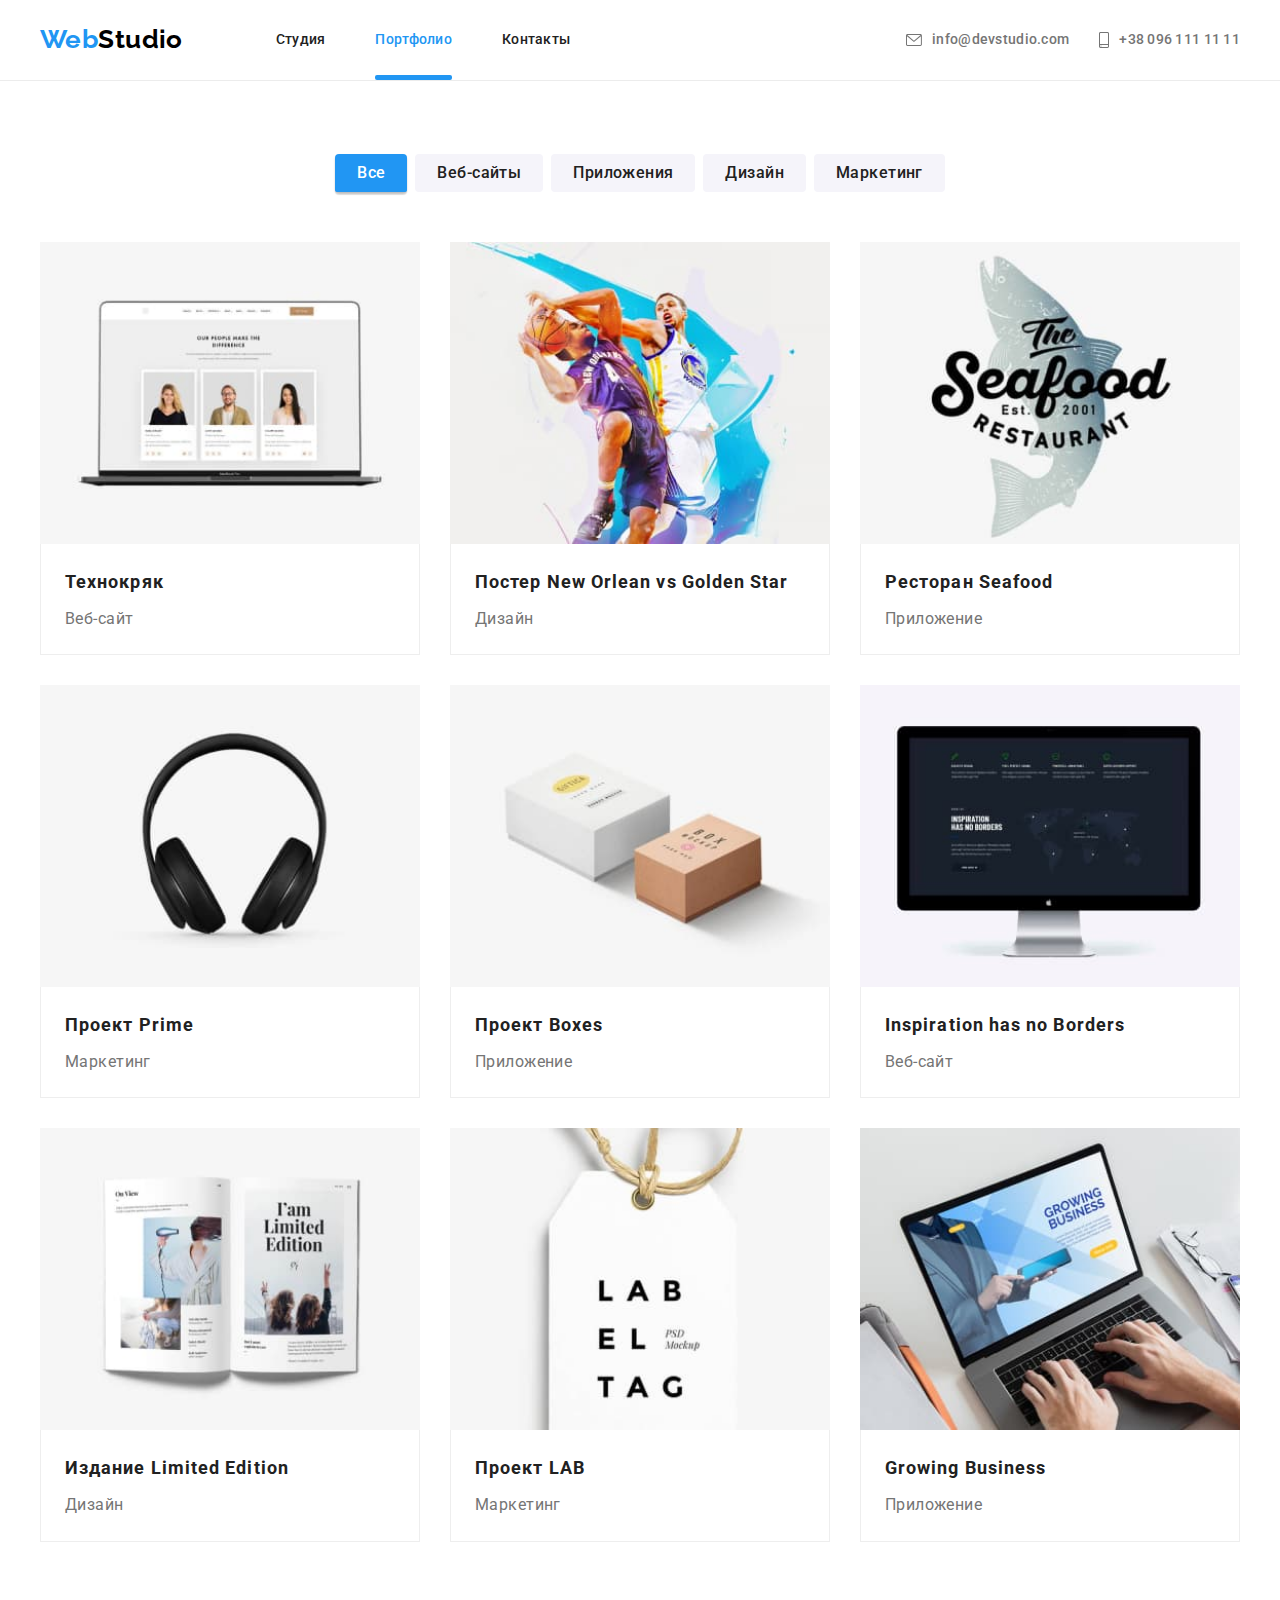
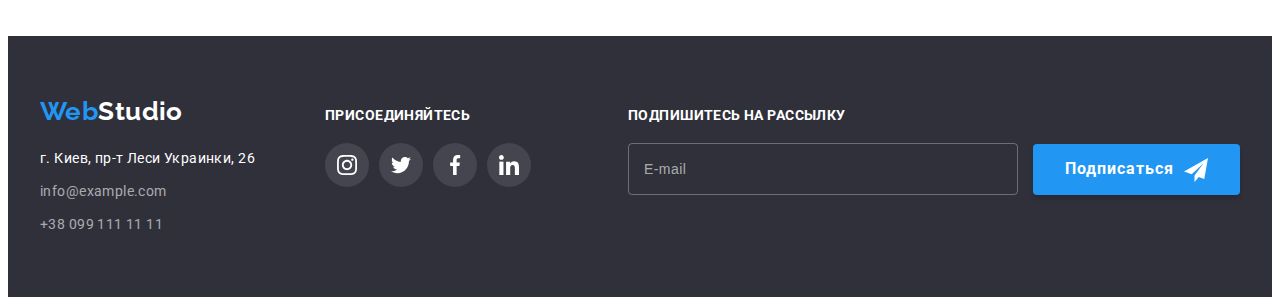
==== commit e747edc2: "исправил ошибки" ====
--- a/portfolio.html
+++ b/portfolio.html
@@ -29,10 +29,10 @@
         <nav class="site-nav">
           <ul class="site-list list">
             <li class="site-list__item">
-              <a href="./index.html" class="site-list__link link current">Студия</a>
+              <a href="./index.html" class="site-list__link link">Студия</a>
             </li>
             <li class="site-list__item">
-              <a href="./portfolio.html" class="site-list__link link">Портфолио</a>
+              <a href="./portfolio.html" class="site-list__link link current">Портфолио</a>
             </li>
             <li class="site-list__item">
               <a href="" class="site-list__link link">Контакты</a>
@@ -74,10 +74,10 @@
         <div class="mob-menu-top">
           <ul class="mob-menu__list list">
             <li class="mob-menu__item">
-              <a href="./index.html" class="mob-menu__link link sitting">Студия</a>
+              <a href="./index.html" class="mob-menu__link link">Студия</a>
             </li>
             <li class="mob-menu__item">
-              <a href="./portfolio.html" class="mob-menu__link link">Портфолио</a>
+              <a href="./portfolio.html" class="mob-menu__link link sitting">Портфолио</a>
             </li>
             <li class="mob-menu__item">
               <a href="" class="mob-menu__link link">Контакты</a>
--- a/css/main.min.css
+++ b/css/main.min.css
@@ -1,2 +1,2 @@
-:root{--primary-text-color: #757575;--title-text-color: #212121;--accent-color: #2196f3;--primary-white-color: #ffffff;--secondary-background-color: #f5f4fa;--secondary-accent: #2f303a;--color-button: #2196f3;--color-button-hover: #188ce8;--secondary-button-background: #f5f4fa;--black-color: #000000;--secondary-link-color: rgba(255, 255, 255, 0.6);--color-border: #ececec;--secondary-color-border: #eeeeee;--color-for-svg-elements: #afb1b8;--background--color--svg: rgba(255, 255, 255, 0.1);--transition: 250ms cubic-bezier(0.4, 0, 0.2, 1);--backdrop-color: rgba(0, 0, 0, 0.2);--border-form: rgba(33, 33, 33, 0.2);--card-item: 4;--card-gap: 30px}p,h1,h2,h3,h4,h5,h6{margin:0}ul,ol{margin:0;padding:0}button{cursor:pointer}img{max-width:100%;width:100%;display:block;height:auto}body{color:var(--primary-text-color);font-family:'Roboto', sans-serif;font-size:14px;line-height:1.71;letter-spacing:0.03em}.list{list-style:none}.link{text-decoration:none;color:inherit}.item{margin-bottom:var(--card-gap);margin-left:var(--card-gap);flex-basis:calc(100% / var(--card-item) - var(--card-gap))}.card-set{margin-left:calc(var(--card-gap) * -1);margin-bottom:calc(var(--card-gap) * -1);display:flex;flex-wrap:wrap}.visually-hidden{position:absolute;clip:rect(0 0 0 0);width:1px;height:1px;margin:-1px}.container{padding-left:15px;padding-right:15px;margin:0 auto}@media screen and (min-width: 480px){.container{width:480px}}@media screen and (min-width: 768px){.container{width:776px}}@media screen and (min-width: 1200px){.container{width:1200px}}.section{padding-top:60px;padding-bottom:60px}@media screen and (min-width: 1200px){.section{padding-top:94px;padding-bottom:94px}}.logo{font-size:26px;font-weight:700;line-height:1.2;display:inline-block;color:var(--accent-color);font-family:'Raleway', sans-serif}.logo__header{color:var(--black-color)}.logo__footer{color:var(--primary-white-color);display:inline-block}.section__title{font-size:28px;line-height:1.18;color:var(--title-text-color);margin-bottom:30px}@media screen and (min-width: 1200px){.section__title{font-size:36px;line-height:1.16;margin-bottom:50px}}.button__universal{font-size:16px;font-weight:700;line-height:1.9;letter-spacing:.06em;color:var(--primary-white-color);background-color:var(--color-button);border:none;box-shadow:0px 4px 4px rgba(0,0,0,0.15);border-radius:4px;font-family:inherit;min-width:200px;min-height:50px;padding:10px 32px;justify-content:center;transition:background-color var(--transition)}.button__universal:hover,.button__universal:focus{background-color:var(--color-button-hover)}.social{display:flex;justify-content:center}.social__link{width:44px;height:44px;display:flex;color:var(--color-for-svg-elements);justify-content:center;align-items:center;border-radius:50%;transition:color var(--transition),background-color var(--transition)}.social__link:hover,.social__link:focus{background-color:var(--accent-color);color:var(--primary-white-color)}.social__icon{justify-content:center;align-items:center;fill:currentColor}.social__item+.social__item{margin-left:10px}.backdrop{position:fixed;top:0;background:var(--backdrop-color);width:100vw;height:100vh;transition:opacity 500ms, visibility 500ms}.backdrop.is-hidden .modal{transform:translate(-50%, -50%) scale(0.5)}.modal{background-color:var(--primary-white-color);box-shadow:0px 1px 3px rgba(0,0,0,0.12),0px 1px 1px rgba(0,0,0,0.14),0px 2px 1px var(--backdrop-color);border-radius:4px;padding:40px;width:calc(100% - 30px);position:absolute;top:50%;left:50%;transform:translate(-50%, -50%) scale(1);transition:transform 500ms}@media screen and (max-width: 1199px){.modal{max-width:450px}}@media screen and (min-width: 1200px){.modal{max-width:528px}}.modal__close{position:absolute;top:8px;right:8px;padding:0;display:flex;justify-content:center;align-items:center;width:30px;height:30px;color:var(--accent-color);background-color:var(--primary-white-color);border:1px solid rgba(0,0,0,0.1);border-radius:50%}.modal__close:hover .modal-close__icon,.modal__close:focus .modal-close__icon{fill:currentColor}.modal-close__icon{transition:var(--transition)}.is-hidden{opacity:0;pointer-events:none;visibility:hidden}.modal__title{font-size:20px;font-weight:700;line-height:1.5;color:var(--title-text-color);text-align:center;margin-bottom:12px}@media screen and (min-width: 1200px){.modal__title{font-size:20px;font-weight:700;line-height:1.15}}.form__field{position:relative;margin-bottom:10px}.form__input{width:100%;height:40px;border:1px solid var(--border-form);border-radius:4px;outline:none;padding:11px 12px 11px 42px;transition:border var(--transition)}.form__input:hover ~ .form__icon,.form__input:focus ~ .form__icon{fill:var(--accent-color)}.form__input:focus,.form__input:hover,.form__text:focus,.form__text:hover{border-color:var(--accent-color)}.form__label{line-height:1.16;letter-spacing:.01em;display:block;margin-bottom:4px}.form__text{font-size:12px;line-height:1.16;letter-spacing:.01em;display:block;padding:12px 16px;border:1px solid var(--border-form);border-radius:4px;width:100%;height:120px;resize:none;outline:none;transition:var(--transition)}.form__text::placeholder{color:rgba(117,117,117,0.5)}.form__comment{margin-bottom:20px}.form__icon{display:inline-block;top:50%;left:12px;position:absolute;fill:var(--title-text-color);transition:var(--transition)}.input__checkbox{position:absolute;clip:rect(0 0 0 0);width:1px;height:1px;margin:-1px}.input__checkbox:hover+.checkbox__icon,.input__checkbox:focus+.checkbox__icon{border:solid 2px var(--accent-color)}.checkbox{display:flex;align-items:center;justify-content:center}.checkbox__icon{display:inline-block;width:16px;height:15px;margin-right:8px;border:solid 2px var(--title-text-color);border-radius:2px;transition:var(--transition);cursor:pointer}.input__checkbox:checked+.checkbox__icon{border-color:var(--accent-color);background-color:var(--accent-color);background-image:url(../images/icon-check.svg);background-size:contain;background-origin:border-box}.conditions{margin-bottom:30px}@media screen and (min-width: 480px){.checkbox__text{font-size:12px;line-height:1.16;letter-spacing:.03em}}@media screen and (min-width: 1200px){.checkbox__text{font-size:14px;line-height:1.7;letter-spacing:.03em}}.conditions__link{color:var(--accent-color)}.form-btn{display:flex;margin-left:auto;margin-right:auto}.section__portfolio{margin-top:60px}.filter-list{display:flex;flex-wrap:wrap;margin-bottom:40px}@media screen and (min-width: 768px){.filter-list{justify-content:center;margin-bottom:30px}}@media screen and (min-width: 1200px){.filter-list{margin-bottom:50px}}.filter__item:not(:last-child){margin-right:8px}@media screen and (max-width: 776px){.filter__item:nth-child(-n+3){margin-bottom:15px}}.filter__btn{font-size:16px;font-weight:500;line-height:1.6;color:var(--title-text-color);background-color:var(--secondary-button-background);letter-spacing:inherit;font-family:inherit;cursor:pointer;padding:6px 22px;border-radius:4px;border:none;transition:color var(--transition),background-color var(--transition)}.filter__btn:hover,.filter__btn:focus,.filter__btn.current{color:var(--primary-white-color);background-color:var(--color-button);box-shadow:0px 3px 1px rgba(0,0,0,0.1),0px 1px 2px rgba(0,0,0,0.08),0px 2px 2px rgba(0,0,0,0.12)}.filter__btn.current{color:var(--primary-white-color)}.header{width:100%;position:fixed;top:0;left:0;z-index:2;background-color:var(--primary-white-color)}.header__container{display:flex;align-items:center}.header__container .logo{margin-right:93px}.header__border{border-bottom:1px solid var(--color-border)}.current{position:relative}.current::after{content:'';width:100%;height:5px;border-radius:2px;background:var(--accent-color);position:absolute;left:0;bottom:0}.site-nav{display:none}@media screen and (min-width: 768px){.site-nav{display:flex}}.site-list{display:flex;align-items:center;color:var(--title-text-color)}.site-list .site-list__item:not(:last-child){margin-right:50px}@media screen and (min-width: 768px){.site-list__link{font-weight:500;line-height:1.14;letter-spacing:.02em;display:inline-flex;align-items:center;padding-top:32px;padding-bottom:32px;transition:color var(--transition)}.site-list__link:hover,.site-list__link:focus,.site-list__link.current{color:var(--accent-color)}}.contact-list{display:none}@media screen and (min-width: 768px){.contact-list{margin-left:auto;display:block}.contact-list .site-list__item:not(:last-child){margin-bottom:10px}}@media screen and (min-width: 1200px){.contact-list{display:flex}.contact-list .site-list__item:not(:last-child){margin-right:30px;margin-bottom:0}}.contact-list__link{font-weight:500;line-height:1.14;letter-spacing:.02em;display:flex;align-items:center;transition:color var(--transition)}.contact-list__link:hover,.contact-list__link:focus,.contact-list__link.current{color:var(--accent-color)}.contact-list__icon{fill:currentColor;margin-right:10px}.btn-menu{padding-top:10px;padding-bottom:10px;margin-left:auto}@media screen and (min-width: 768px){.btn-menu{display:none}}.menu-open-btn{display:flex;padding:0;border:none;background-color:transparent;color:var(--accent-color)}.menu-open-btn:hover .menu-open__icon,.menu-open-btn:focus .menu-open__icon{fill:currentColor}.menu-open__icon{transition:var(--transition)}.menu-open__icon{width:40px;height:40px}.mob-menu{position:fixed;background-color:var(--primary-white-color);padding:48px 40px;top:0;left:0;width:100vw;height:100vh;z-index:1;height:100%;display:flex;flex-direction:column;transition:left 500ms, visibility 500ms}.mob-menu.is-hidden-menu{left:100%}.is-hidden-menu{opacity:0.5;pointer-events:none;visibility:hidden}.mob-menu-top{margin-bottom:auto}.menu-close-btn{position:absolute;top:10px;right:15px;padding:0;display:flex;border:none;background-color:transparent;color:var(--accent-color)}.menu-close-btn:hover .menu-close__icon,.menu-close-btn:focus .menu-close__icon{fill:currentColor}.menu-close__icon{transition:var(--transition)}.menu-close__icon{width:40px;height:40px}.mob-menu__list{display:inline-block}.mob-menu__link{font-size:40px;font-weight:500;line-height:1.7;letter-spacing:.02em;color:var(--title-text-color);transition:var(--transition)}.mob-menu__link:hover,.mob-menu__link:focus{color:var(--accent-color)}.mob-menu__item:not(:last-child),.mob-contact__item:not(:last-child){margin-bottom:32px}.mob-contact-bottom{margin-top:auto}.mob-tel__link{font-size:34px;font-weight:500;line-height:1.17;letter-spacing:.02em;color:var(--accent-color);transition:var(--transition)}.mob-tel__link:hover,.mob-tel__link:focus{color:var(--title-text-color)}.mob-mail__link{font-size:24px;font-weight:500;line-height:1.16;letter-spacing:.02em;display:block;margin-bottom:64px;transition:var(--transition)}.mob-mail__link:hover,.mob-mail__link:focus{color:var(--accent-color)}.mob-social__list{display:flex;flex-wrap:wrap;margin-top:-20px;margin-left:-20px}.mob-social__item:not(:last-child)::after{content:'';position:absolute;right:-10px;bottom:0;height:22px;border:1px solid rgba(33,33,33,0.2)}.mob-social__item{position:relative;margin-top:20px;margin-left:20px}.mob-social__link{color:var(--accent-color);transition:var(--transition)}.mob-social__link:hover,.mob-social__link:focus{color:var(--title-text-color)}.sitting{color:var(--accent-color)}.hero{background-color:var(--secondary-accent);text-align:center;width:100%;max-width:1600px;margin:0 auto;padding-top:118px;padding-bottom:118px;background-size:cover;background-repeat:no-repeat;background-position:center;background-image:linear-gradient(rgba(47,48,58,0.4), rgba(47,48,58,0.4)),url(../images/hero-bg-tel-1x.jpg)}@media (min-device-pixel-ratio: 2), (min-resolution: 192dpi), (min-resolution: 2dppx){.hero{background-image:linear-gradient(rgba(47,48,58,0.4), rgba(47,48,58,0.4)),url(../images/hero-bg-tel-2x.jpg)}}@media screen and (min-width: 768px){.hero{background-image:linear-gradient(rgba(47,48,58,0.4), rgba(47,48,58,0.4)),url(../images/hero-bg-tab-1x.jpg)}}@media screen and (min-width: 768px) and (min-device-pixel-ratio: 2), screen and (min-width: 768px) and (min-resolution: 192dpi), screen and (min-width: 768px) and (min-resolution: 2dppx){.hero{background-image:linear-gradient(rgba(47,48,58,0.4), rgba(47,48,58,0.4)),url(../images/hero-bg-tab-2x.jpg)}}@media screen and (min-width: 1200px){.hero{background-image:linear-gradient(rgba(47,48,58,0.4), rgba(47,48,58,0.4)),url(../images/hero-bg-desk-1x.jpg);padding-top:200px;padding-bottom:200px}}@media screen and (min-width: 1200px) and (min-device-pixel-ratio: 2), screen and (min-width: 1200px) and (min-resolution: 192dpi), screen and (min-width: 1200px) and (min-resolution: 2dppx){.hero{background-image:linear-gradient(rgba(47,48,58,0.4), rgba(47,48,58,0.4)),url(../images/hero-bg-desk-2x.jpg)}}.hero__title{text-align:center;margin-bottom:30px;font-size:26px;font-weight:900;line-height:1.6;letter-spacing:.06em;color:var(--primary-white-color)}@media screen and (min-width: 1200px){.hero__title{font-size:44px;font-weight:900;line-height:1.36;letter-spacing:.06em}}.feature__icon{justify-content:center;align-items:center;display:flex;background-color:var(--secondary-background-color);border-radius:4px;height:120px;margin-bottom:30px}.feature .feature__title{font-size:14px;font-weight:700;line-height:1.14;letter-spacing:.03em;color:var(--title-text-color);margin-bottom:10px}@media screen and (max-width: 768px){.feature .feature__title{text-align:center}}.feature__item{--card-item: 1}@media screen and (min-width: 768px){.feature__item{--card-item: 2}}@media screen and (min-width: 1200px){.feature__item{--card-item: 4}}@media screen and (max-width: 1200px){.work{display:none}}@media screen and (min-width: 768px){.work{text-align:center;padding-top:0;--card-item: 3}}@media screen and (min-width: 1200px){.work__text{font-size:14px;font-weight:700;line-height:1.14;letter-spacing:.03em;position:absolute;bottom:0;background:rgba(47,48,58,0.8);padding:27px;width:100%;color:var(--primary-white-color);text-transform:uppercase}}@media screen and (min-width: 1200px){.work__wrap{position:relative}}.team{background-color:var(--secondary-background-color);text-align:center}.team__item .team__title,.team__item .team__profession{font-size:16px;line-height:1.19}.team__item .team__title{color:var(--title-text-color);font-weight:500;margin-bottom:10px}.team__item{background:var(--primary-white-color);box-shadow:0px 1px 3px rgba(0,0,0,0.12),0px 1px 1px rgba(0,0,0,0.14),0px 2px 1px rgba(0,0,0,0.2);border-radius:0px 0px 4px 4px;padding-bottom:30px;--card-item: 1}@media screen and (min-width: 768px){.team__item{--card-item: 2}}@media screen and (min-width: 1200px){.team__item{--card-item: 4}}.team__img{margin-bottom:30px}.team__profession{margin-bottom:16px}.client{text-align:center}.client__link{display:flex;justify-content:center;align-items:center;color:var(--color-for-svg-elements);height:92px;border-radius:4px;border:1px solid currentColor;transition:var(--transition)}.client__link:hover,.client__link:focus{color:var(--accent-color)}.client__item{--card-item: 2}@media screen and (min-width: 768px){.client__item{--card-item: 3}}@media screen and (min-width: 1200px){.client__item{--card-item: 6}}.client__icon{fill:currentColor}.footer{background-color:var(--secondary-accent);padding-bottom:60px;padding-top:60px}.footer .social__link:hover,.footer .social__link:focus{background-color:var(--accent-color)}.footer .logo{margin-bottom:20px}.address{font-style:normal}.address-list .address-list__link:hover,.address-list .address-list__link:focus{color:var(--accent-color)}.address-list__link{display:inline-block;color:var(--secondary-link-color);transition:color var(--transition)}.address-list__link[target='_blank']{color:var(--primary-white-color)}.address-list__item:not(:last-child){margin-bottom:8px}@media screen and (min-width: 1200px){.address-list__item:not(:last-child){margin-bottom:9px}}@media screen and (min-width: 768px){.footer-container{display:flex;align-items:baseline}}@media screen and (max-width: 1199px){.footer-container{flex-wrap:wrap;justify-content:space-around}}@media screen and (max-width: 1199px){.footer-con-item{text-align:center}.footer-con-item:not(:last-child){margin-bottom:60px}.footer-con-item:last-child{width:100%}}@media screen and (min-width: 1200px){.footer-con-item:last-child{margin-left:auto}.footer-con-item:not(:last-child){margin-right:70px}}.footer .social__link{background:var(--background--color--svg);color:var(--primary-white-color)}.section-subject{font-size:14px;font-weight:700;line-height:1.14;letter-spacing:.03em;color:var(--primary-white-color);margin-bottom:20px;text-transform:uppercase}.footer-form__input{font-size:14px;font-weight:16;line-height:1.14;letter-spacing:.03em;padding:0 15px;outline:none;color:var(--primary-white-color);height:50px;background-color:inherit;border:1px solid rgba(255,255,255,0.3);border-radius:4px;transition:var(--transition)}@media screen and (max-width: 1199px){.footer-form__input{display:block;width:100%;margin-left:auto;margin-right:auto;max-width:450px;margin-bottom:20px}}@media screen and (min-width: 1200px){.footer-form__input{margin-right:12px;width:358px}}.footer-form__input::placeholder{color:var(--secondary-link-color)}.footer-form__input:focus,.footer-form__input:hover{border-color:var(--accent-color);filter:drop-shadow(0px 4px 4px rgba(0,0,0,0.15))}.btn-send{display:inline-flex;align-items:center}.footer-form__icon{margin-left:10px}.project__item{--card-item: 1}@media screen and (min-width: 768px){.project__item{--card-item: 2}}@media screen and (min-width: 1200px){.project__item{--card-item: 3}}.project__link{display:flex;flex-direction:column}.project__link:hover,.project__link:focus{box-shadow:0px 1px 1px rgba(0,0,0,0.12),0px 4px 4px rgba(0,0,0,0.06),1px 4px 6px rgba(0,0,0,0.16)}.project__link:hover .project-img__text,.project__link:focus .project-img__text{transform:translateY(0)}.project__title{font-size:18px;line-height:2;letter-spacing:.06em;color:var(--title-text-color);margin-bottom:4px}.project__item-wrap{position:relative;overflow:hidden}.project-img__text{font-size:18px;line-height:1.55;position:absolute;top:0;right:0;color:var(--primary-white-color);background:rgba(33,150,243,0.9);height:100%;padding:63px 24px;transition-property:transform;transition-duration:250ms;transform:translateY(101%);transition-timing-function:cubic-bezier(0.4, 0, 0.2, 1)}.project__text{font-size:16px;line-height:1.9}.project-border{background:var(--border-color);border:1px solid var(--secondary-color-border);border-top-style:none;padding:20px 24px}
+:root{--primary-text-color: #757575;--title-text-color: #212121;--accent-color: #2196f3;--primary-white-color: #ffffff;--secondary-background-color: #f5f4fa;--secondary-accent: #2f303a;--color-button: #2196f3;--color-button-hover: #188ce8;--secondary-button-background: #f5f4fa;--black-color: #000000;--secondary-link-color: rgba(255, 255, 255, 0.6);--color-border: #ececec;--secondary-color-border: #eeeeee;--color-for-svg-elements: #afb1b8;--background--color--svg: rgba(255, 255, 255, 0.1);--transition: 250ms cubic-bezier(0.4, 0, 0.2, 1);--backdrop-color: rgba(0, 0, 0, 0.2);--border-form: rgba(33, 33, 33, 0.2);--card-item: 4;--card-gap: 30px}p,h1,h2,h3,h4,h5,h6{margin:0}ul,ol{margin:0;padding:0}button{cursor:pointer}img{max-width:100%;width:100%;display:block;height:auto}body{color:var(--primary-text-color);font-family:'Roboto', sans-serif;font-size:14px;line-height:1.71;letter-spacing:0.03em}.list{list-style:none}.link{text-decoration:none;color:inherit}.item{margin-bottom:var(--card-gap);margin-left:var(--card-gap);flex-basis:calc(100% / var(--card-item) - var(--card-gap))}.card-set{margin-left:calc(var(--card-gap) * -1);margin-bottom:calc(var(--card-gap) * -1);display:flex;flex-wrap:wrap}.visually-hidden{position:absolute;clip:rect(0 0 0 0);width:1px;height:1px;margin:-1px}.container{padding-left:15px;padding-right:15px;margin:0 auto}@media screen and (min-width: 480px){.container{width:480px}}@media screen and (min-width: 768px){.container{width:776px}}@media screen and (min-width: 1200px){.container{width:1200px}}.section{padding-top:60px;padding-bottom:60px}@media screen and (min-width: 1200px){.section{padding-top:94px;padding-bottom:94px}}.logo{font-size:26px;font-weight:700;line-height:1.2;display:inline-block;color:var(--accent-color);font-family:'Raleway', sans-serif}.logo__header{color:var(--black-color)}.logo__footer{color:var(--primary-white-color);display:inline-block}.section__title{font-size:28px;line-height:1.18;color:var(--title-text-color);margin-bottom:30px}@media screen and (min-width: 1200px){.section__title{font-size:36px;line-height:1.16;margin-bottom:50px}}.button__universal{font-size:16px;font-weight:700;line-height:1.9;letter-spacing:.06em;color:var(--primary-white-color);background-color:var(--color-button);border:none;box-shadow:0px 4px 4px rgba(0,0,0,0.15);border-radius:4px;font-family:inherit;min-width:200px;min-height:50px;padding:10px 32px;justify-content:center;transition:background-color var(--transition)}.button__universal:hover,.button__universal:focus{background-color:var(--color-button-hover)}.social{display:flex;justify-content:center}.social__link{width:44px;height:44px;display:flex;color:var(--color-for-svg-elements);justify-content:center;align-items:center;border-radius:50%;transition:color var(--transition),background-color var(--transition)}.social__link:hover,.social__link:focus{background-color:var(--accent-color);color:var(--primary-white-color)}.social__icon{justify-content:center;align-items:center;fill:currentColor}.social__item+.social__item{margin-left:10px}.backdrop{position:fixed;top:0;z-index:9;background:var(--backdrop-color);width:100vw;height:100vh;transition:opacity 500ms, visibility 500ms}.backdrop.is-hidden .modal{transform:translate(-50%, -50%) scale(0.5)}.modal{background-color:var(--primary-white-color);box-shadow:0px 1px 3px rgba(0,0,0,0.12),0px 1px 1px rgba(0,0,0,0.14),0px 2px 1px var(--backdrop-color);border-radius:4px;padding:40px;width:calc(100% - 30px);position:absolute;top:50%;left:50%;transform:translate(-50%, -50%) scale(1);transition:transform 500ms}@media screen and (max-width: 1199px){.modal{max-width:450px}}@media screen and (min-width: 1200px){.modal{max-width:528px}}.modal__close{position:absolute;top:8px;right:8px;padding:0;display:flex;justify-content:center;align-items:center;width:30px;height:30px;color:var(--accent-color);background-color:var(--primary-white-color);border:1px solid rgba(0,0,0,0.1);border-radius:50%}.modal__close:hover .modal-close__icon,.modal__close:focus .modal-close__icon{fill:currentColor}.modal-close__icon{transition:var(--transition)}.is-hidden{opacity:0;pointer-events:none;visibility:hidden}.modal__title{font-size:20px;font-weight:700;line-height:1.5;color:var(--title-text-color);text-align:center;margin-bottom:12px}@media screen and (min-width: 1200px){.modal__title{font-size:20px;font-weight:700;line-height:1.15}}.form__field{position:relative;margin-bottom:10px}.form__input{width:100%;height:40px;border:1px solid var(--border-form);border-radius:4px;outline:none;padding:11px 12px 11px 42px;transition:border var(--transition)}.form__input:hover ~ .form__icon,.form__input:focus ~ .form__icon{fill:var(--accent-color)}.form__input:focus,.form__input:hover,.form__text:focus,.form__text:hover{border-color:var(--accent-color)}.form__label{line-height:1.16;letter-spacing:.01em;display:block;margin-bottom:4px}.form__text{font-size:12px;line-height:1.16;letter-spacing:.01em;display:block;padding:12px 16px;border:1px solid var(--border-form);border-radius:4px;width:100%;height:120px;resize:none;outline:none;transition:var(--transition)}.form__text::placeholder{color:rgba(117,117,117,0.5)}.form__comment{margin-bottom:20px}.form__icon{display:inline-block;top:50%;left:12px;position:absolute;fill:var(--title-text-color);transition:var(--transition)}.input__checkbox{position:absolute;clip:rect(0 0 0 0);width:1px;height:1px;margin:-1px}.input__checkbox:hover+.checkbox__icon,.input__checkbox:focus+.checkbox__icon{border:solid 2px var(--accent-color)}.checkbox{display:flex;align-items:center;justify-content:center}.checkbox__icon{display:inline-block;width:16px;height:15px;margin-right:8px;border:solid 2px var(--title-text-color);border-radius:2px;transition:var(--transition);cursor:pointer}.input__checkbox:checked+.checkbox__icon{border-color:var(--accent-color);background-color:var(--accent-color);background-image:url(../images/icon-check.svg);background-size:contain;background-origin:border-box}.conditions{margin-bottom:30px}@media screen and (min-width: 480px){.checkbox__text{font-size:12px;line-height:1.16;letter-spacing:.03em}}@media screen and (min-width: 1200px){.checkbox__text{font-size:14px;line-height:1.7;letter-spacing:.03em}}.conditions__link{color:var(--accent-color)}.form-btn{display:flex;margin-left:auto;margin-right:auto}.section__portfolio{margin-top:60px}.filter-list{display:flex;flex-wrap:wrap;margin-bottom:40px}@media screen and (min-width: 768px){.filter-list{justify-content:center;margin-bottom:30px}}@media screen and (min-width: 1200px){.filter-list{margin-bottom:50px}}.filter__item:not(:last-child){margin-right:8px}@media screen and (max-width: 776px){.filter__item:nth-child(-n+3){margin-bottom:15px}}.filter__btn{font-size:16px;font-weight:500;line-height:1.6;color:var(--title-text-color);background-color:var(--secondary-button-background);letter-spacing:inherit;font-family:inherit;cursor:pointer;padding:6px 22px;border-radius:4px;border:none;transition:color var(--transition),background-color var(--transition)}.filter__btn:hover,.filter__btn:focus,.filter__btn.current{color:var(--primary-white-color);background-color:var(--color-button);box-shadow:0px 3px 1px rgba(0,0,0,0.1),0px 1px 2px rgba(0,0,0,0.08),0px 2px 2px rgba(0,0,0,0.12)}.filter__btn.current{color:var(--primary-white-color)}.header{width:100%;position:fixed;top:0;left:0;z-index:2;background-color:var(--primary-white-color)}.header__container{display:flex;align-items:center}.header__container .logo{margin-right:93px}.header__border{border-bottom:1px solid var(--color-border)}.current{position:relative}.current::after{content:'';width:100%;height:5px;border-radius:2px;background:var(--accent-color);position:absolute;left:0;bottom:0}.site-nav{display:none}@media screen and (min-width: 768px){.site-nav{display:flex}}.site-list{display:flex;align-items:center;color:var(--title-text-color)}.site-list .site-list__item:not(:last-child){margin-right:50px}@media screen and (min-width: 768px){.site-list__link{font-weight:500;line-height:1.14;letter-spacing:.02em;display:inline-flex;align-items:center;padding-top:32px;padding-bottom:32px;transition:color var(--transition)}.site-list__link:hover,.site-list__link:focus,.site-list__link.current{color:var(--accent-color)}}.contact-list{display:none}@media screen and (min-width: 768px){.contact-list{margin-left:auto;display:block}.contact-list .site-list__item:not(:last-child){margin-bottom:10px}}@media screen and (min-width: 1200px){.contact-list{display:flex}.contact-list .site-list__item:not(:last-child){margin-right:30px;margin-bottom:0}}.contact-list__link{font-weight:500;line-height:1.14;letter-spacing:.02em;display:flex;align-items:center;transition:color var(--transition)}.contact-list__link:hover,.contact-list__link:focus,.contact-list__link.current{color:var(--accent-color)}.contact-list__icon{fill:currentColor;margin-right:10px}.btn-menu{padding-top:10px;padding-bottom:10px;margin-left:auto}@media screen and (min-width: 768px){.btn-menu{display:none}}.menu-open-btn{display:flex;padding:0;border:none;background-color:transparent;color:var(--accent-color)}.menu-open-btn:hover .menu-open__icon,.menu-open-btn:focus .menu-open__icon{fill:currentColor}.menu-open__icon{transition:var(--transition)}.menu-open__icon{width:40px;height:40px}.mob-menu{position:fixed;background-color:var(--primary-white-color);padding:48px 40px;top:0;left:0;width:100vw;height:100vh;z-index:1;height:100%;display:flex;flex-direction:column;transition:left 500ms, visibility 500ms}.mob-menu.is-hidden-menu{left:100%}.is-hidden-menu{opacity:0.5;pointer-events:none;visibility:hidden}.mob-menu-top{margin-bottom:auto}.menu-close-btn{position:absolute;top:10px;right:15px;padding:0;display:flex;border:none;background-color:transparent;color:var(--accent-color)}.menu-close-btn:hover .menu-close__icon,.menu-close-btn:focus .menu-close__icon{fill:currentColor}.menu-close__icon{transition:var(--transition)}.menu-close__icon{width:40px;height:40px}.mob-menu__list{display:inline-block}.mob-menu__link{font-size:40px;font-weight:500;line-height:1.7;letter-spacing:.02em;color:var(--title-text-color);transition:var(--transition)}.mob-menu__link:hover,.mob-menu__link:focus{color:var(--accent-color)}.mob-menu__item:not(:last-child),.mob-contact__item:not(:last-child){margin-bottom:32px}.mob-contact-bottom{margin-top:auto}.mob-tel__link{font-size:34px;font-weight:500;line-height:1.17;letter-spacing:.02em;color:var(--accent-color);transition:var(--transition)}.mob-tel__link:hover,.mob-tel__link:focus{color:var(--title-text-color)}.mob-mail__link{font-size:24px;font-weight:500;line-height:1.16;letter-spacing:.02em;display:block;margin-bottom:64px;transition:var(--transition)}.mob-mail__link:hover,.mob-mail__link:focus{color:var(--accent-color)}.mob-social__list{display:flex;flex-wrap:wrap;margin-top:-20px;margin-left:-20px}.mob-social__item:not(:last-child)::after{content:'';position:absolute;right:-10px;bottom:0;height:22px;border:1px solid rgba(33,33,33,0.2)}.mob-social__item{position:relative;margin-top:20px;margin-left:20px}.mob-social__link{color:var(--accent-color);transition:var(--transition)}.mob-social__link:hover,.mob-social__link:focus{color:var(--title-text-color)}.sitting{color:var(--accent-color)}.hero{background-color:var(--secondary-accent);text-align:center;width:100%;max-width:1600px;margin:0 auto;padding-top:118px;padding-bottom:118px;background-size:cover;background-repeat:no-repeat;background-position:center;background-image:linear-gradient(rgba(47,48,58,0.4), rgba(47,48,58,0.4)),url(../images/hero-bg-tel-1x.jpg)}@media (min-device-pixel-ratio: 2), (min-resolution: 192dpi), (min-resolution: 2dppx){.hero{background-image:linear-gradient(rgba(47,48,58,0.4), rgba(47,48,58,0.4)),url(../images/hero-bg-tel-2x.jpg)}}@media screen and (min-width: 768px){.hero{background-image:linear-gradient(rgba(47,48,58,0.4), rgba(47,48,58,0.4)),url(../images/hero-bg-tab-1x.jpg)}}@media screen and (min-width: 768px) and (min-device-pixel-ratio: 2), screen and (min-width: 768px) and (min-resolution: 192dpi), screen and (min-width: 768px) and (min-resolution: 2dppx){.hero{background-image:linear-gradient(rgba(47,48,58,0.4), rgba(47,48,58,0.4)),url(../images/hero-bg-tab-2x.jpg)}}@media screen and (min-width: 1200px){.hero{background-image:linear-gradient(rgba(47,48,58,0.4), rgba(47,48,58,0.4)),url(../images/hero-bg-desk-1x.jpg);padding-top:200px;padding-bottom:200px}}@media screen and (min-width: 1200px) and (min-device-pixel-ratio: 2), screen and (min-width: 1200px) and (min-resolution: 192dpi), screen and (min-width: 1200px) and (min-resolution: 2dppx){.hero{background-image:linear-gradient(rgba(47,48,58,0.4), rgba(47,48,58,0.4)),url(../images/hero-bg-desk-2x.jpg)}}.hero__title{text-align:center;margin-bottom:30px;font-size:26px;font-weight:900;line-height:1.6;letter-spacing:.06em;color:var(--primary-white-color)}@media screen and (min-width: 1200px){.hero__title{font-size:44px;font-weight:900;line-height:1.36;letter-spacing:.06em}}.feature__icon{justify-content:center;align-items:center;display:flex;background-color:var(--secondary-background-color);border-radius:4px;height:120px;margin-bottom:30px}.feature .feature__title{font-size:14px;font-weight:700;line-height:1.14;letter-spacing:.03em;color:var(--title-text-color);margin-bottom:10px}@media screen and (max-width: 768px){.feature .feature__title{text-align:center}}.feature__item{--card-item: 1}@media screen and (min-width: 768px){.feature__item{--card-item: 2}}@media screen and (min-width: 1200px){.feature__item{--card-item: 4}}@media screen and (max-width: 1200px){.work{display:none}}@media screen and (min-width: 768px){.work{text-align:center;padding-top:0;--card-item: 3}}@media screen and (min-width: 1200px){.work__text{font-size:14px;font-weight:700;line-height:1.14;letter-spacing:.03em;position:absolute;bottom:0;background:rgba(47,48,58,0.8);padding:27px;width:100%;color:var(--primary-white-color);text-transform:uppercase}}@media screen and (min-width: 1200px){.work__wrap{position:relative}}.team{background-color:var(--secondary-background-color);text-align:center}.team__item .team__title,.team__item .team__profession{font-size:16px;line-height:1.19}.team__item .team__title{color:var(--title-text-color);font-weight:500;margin-bottom:10px}.team__item{background:var(--primary-white-color);box-shadow:0px 1px 3px rgba(0,0,0,0.12),0px 1px 1px rgba(0,0,0,0.14),0px 2px 1px rgba(0,0,0,0.2);border-radius:0px 0px 4px 4px;padding-bottom:30px;--card-item: 1}@media screen and (min-width: 768px){.team__item{--card-item: 2}}@media screen and (min-width: 1200px){.team__item{--card-item: 4}}.team__img{margin-bottom:30px}.team__profession{margin-bottom:16px}.client{text-align:center}.client__link{display:flex;justify-content:center;align-items:center;color:var(--color-for-svg-elements);height:92px;border-radius:4px;border:1px solid currentColor;transition:var(--transition)}.client__link:hover,.client__link:focus{color:var(--accent-color)}.client__item{--card-item: 2}@media screen and (min-width: 768px){.client__item{--card-item: 3}}@media screen and (min-width: 1200px){.client__item{--card-item: 6}}.client__icon{fill:currentColor}.footer{background-color:var(--secondary-accent);padding-bottom:60px;padding-top:60px}.footer .social__link:hover,.footer .social__link:focus{background-color:var(--accent-color)}.footer .logo{margin-bottom:20px}.address{font-style:normal}.address-list .address-list__link:hover,.address-list .address-list__link:focus{color:var(--accent-color)}.address-list__link{display:inline-block;color:var(--secondary-link-color);transition:color var(--transition)}.address-list__link[target='_blank']{color:var(--primary-white-color)}.address-list__item:not(:last-child){margin-bottom:8px}@media screen and (min-width: 1200px){.address-list__item:not(:last-child){margin-bottom:9px}}@media screen and (min-width: 768px){.footer-container{display:flex;align-items:baseline}}@media screen and (max-width: 1199px){.footer-container{flex-wrap:wrap;justify-content:space-around}}@media screen and (max-width: 1199px){.footer-con-item{text-align:center}.footer-con-item:not(:last-child){margin-bottom:60px}.footer-con-item:last-child{width:100%}}@media screen and (min-width: 1200px){.footer-con-item:last-child{margin-left:auto}.footer-con-item:not(:last-child){margin-right:70px}}.footer .social__link{background:var(--background--color--svg);color:var(--primary-white-color)}.section-subject{font-size:14px;font-weight:700;line-height:1.14;letter-spacing:.03em;color:var(--primary-white-color);margin-bottom:20px;text-transform:uppercase}.footer-form__input{font-size:14px;font-weight:16;line-height:1.14;letter-spacing:.03em;padding:0 15px;outline:none;color:var(--primary-white-color);height:50px;background-color:inherit;border:1px solid rgba(255,255,255,0.3);border-radius:4px;transition:var(--transition)}@media screen and (max-width: 1199px){.footer-form__input{display:block;width:100%;margin-left:auto;margin-right:auto;max-width:450px;margin-bottom:20px}}@media screen and (min-width: 1200px){.footer-form__input{margin-right:12px;width:358px}}.footer-form__input::placeholder{color:var(--secondary-link-color)}.footer-form__input:focus,.footer-form__input:hover{border-color:var(--accent-color);filter:drop-shadow(0px 4px 4px rgba(0,0,0,0.15))}.btn-send{display:inline-flex;align-items:center}.footer-form__icon{margin-left:10px}.project__item{--card-item: 1}@media screen and (min-width: 768px){.project__item{--card-item: 2}}@media screen and (min-width: 1200px){.project__item{--card-item: 3}}.project__link{display:flex;flex-direction:column}.project__link:hover,.project__link:focus{box-shadow:0px 1px 1px rgba(0,0,0,0.12),0px 4px 4px rgba(0,0,0,0.06),1px 4px 6px rgba(0,0,0,0.16)}.project__link:hover .project-img__text,.project__link:focus .project-img__text{transform:translateY(0)}.project__title{font-size:18px;line-height:2;letter-spacing:.06em;color:var(--title-text-color);margin-bottom:4px}.project__item-wrap{position:relative;overflow:hidden}.project-img__text{font-size:18px;line-height:1.55;position:absolute;top:0;right:0;color:var(--primary-white-color);background:rgba(33,150,243,0.9);height:100%;padding:63px 24px;transition-property:transform;transition-duration:250ms;transform:translateY(101%);transition-timing-function:cubic-bezier(0.4, 0, 0.2, 1)}.project__text{font-size:16px;line-height:1.9}.project-border{background:var(--border-color);border:1px solid var(--secondary-color-border);border-top-style:none;padding:20px 24px}
 /*# sourceMappingURL=main.min.css.map */